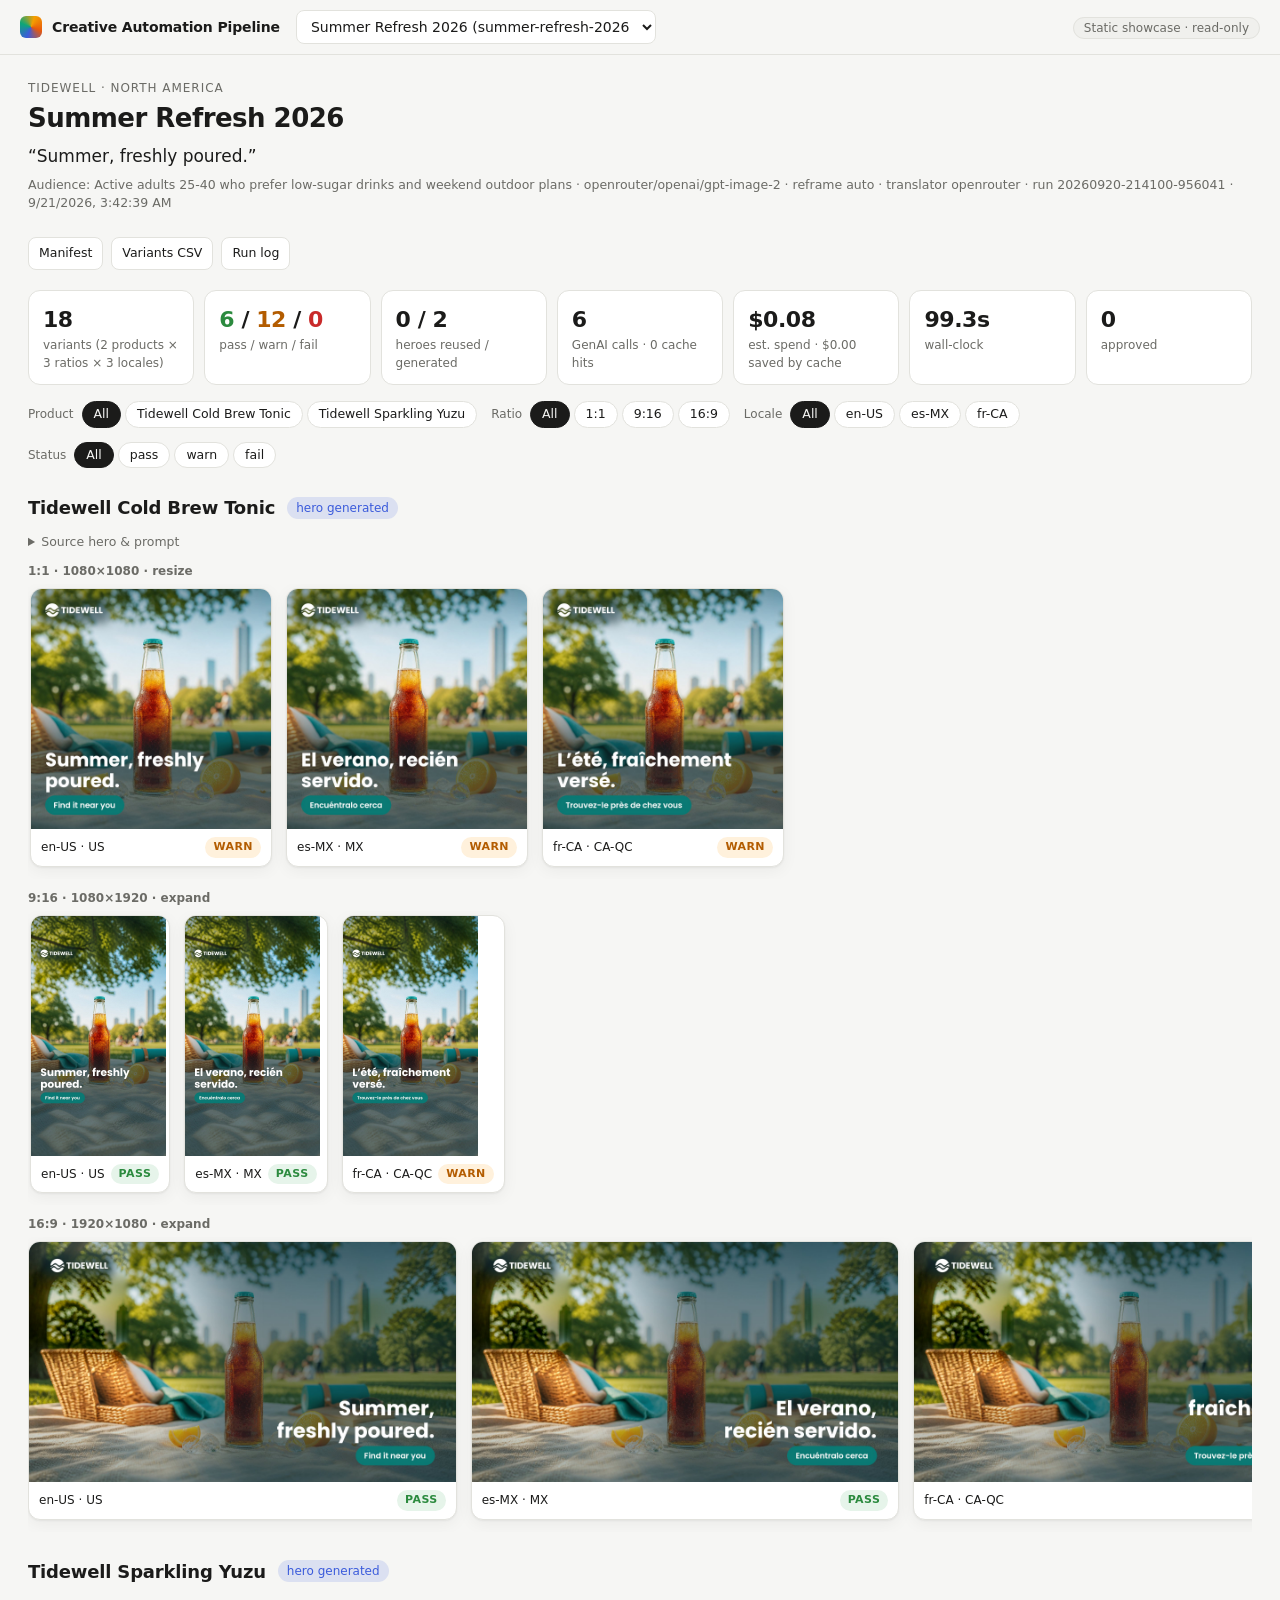
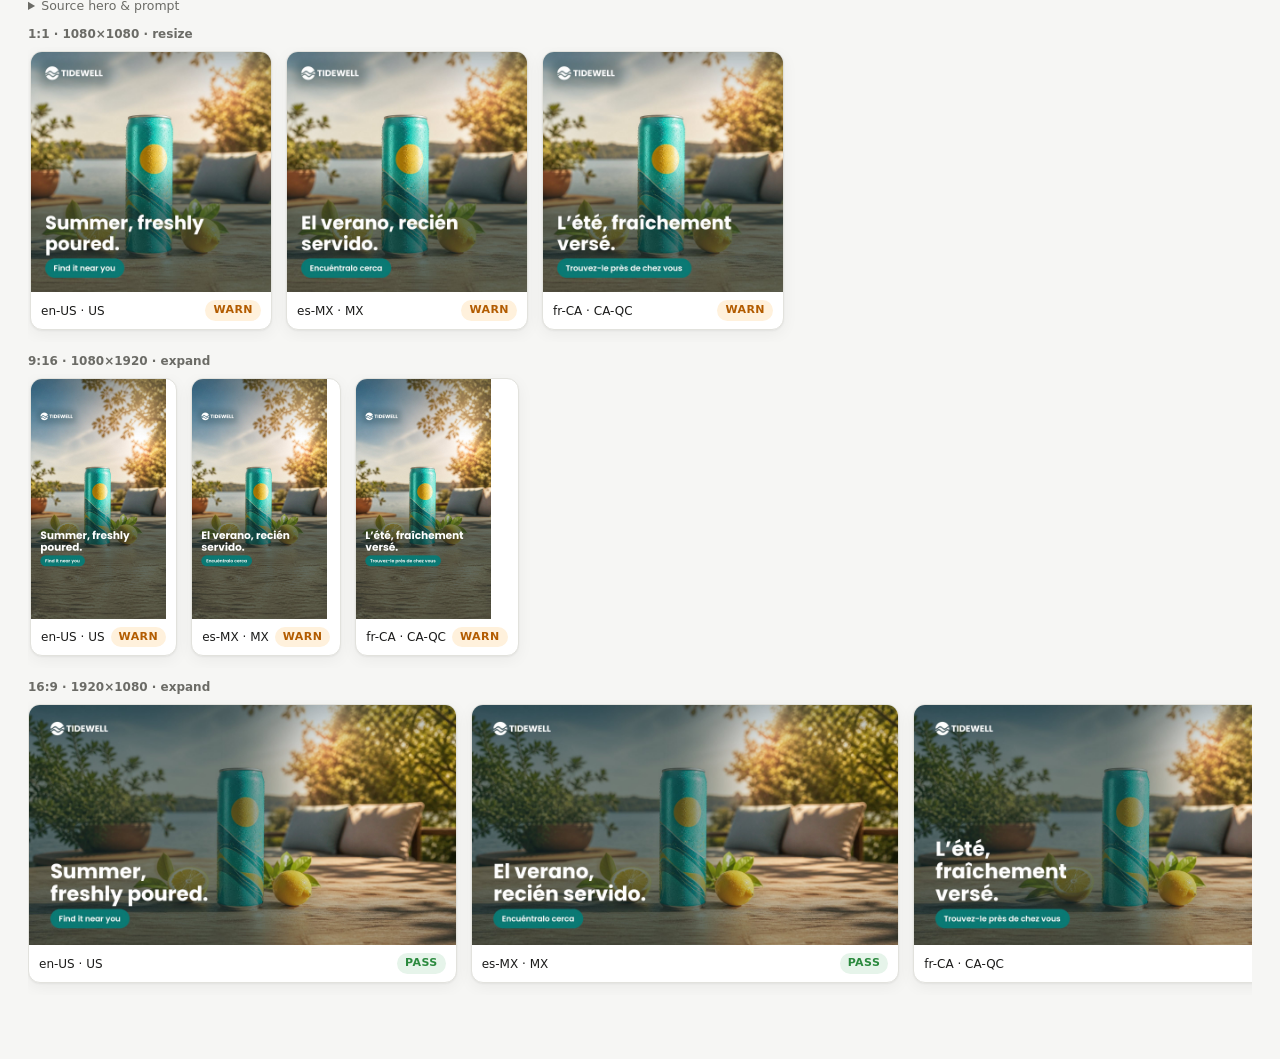
==== showcase/index.html @ 484cf942 "Creative automation pipeline: brief in, localized ad variants out Turns a campaign brief into locali" ====
<!doctype html>
<html lang="en">
<head>
<meta charset="utf-8">
<meta name="viewport" content="width=device-width, initial-scale=1">
<title>Creative Automation Pipeline</title>
<style>:root {
  --bg: #f6f6f4; --surface: #ffffff; --surface-2: #f0f0ed; --border: #e2e2dd;
  --text: #1b1b1a; --muted: #6b6b66; --accent: #3b5bdb; --accent-ink: #ffffff;
  --pass: #2b8a3e; --pass-bg: #e6f4ea; --warn: #b35c00; --warn-bg: #fff1dc;
  --fail: #c92a2a; --fail-bg: #fde8e8; --shadow: 0 1px 2px rgba(0,0,0,.05), 0 4px 16px rgba(0,0,0,.05);
  --radius: 12px; --mono: ui-monospace, SFMono-Regular, Menlo, Consolas, monospace;
  color-scheme: light;
}
@media (prefers-color-scheme: dark) {
  :root {
    --bg: #121211; --surface: #1b1b1a; --surface-2: #242422; --border: #2e2e2b;
    --text: #ececea; --muted: #9a9a94; --accent: #748ffc; --accent-ink: #0b0b0b;
    --pass: #69db7c; --pass-bg: #16301d; --warn: #ffb347; --warn-bg: #3a2a12;
    --fail: #ff8787; --fail-bg: #3b1818; --shadow: 0 1px 2px rgba(0,0,0,.4);
    color-scheme: dark;
  }
}
* { box-sizing: border-box; }
[hidden] { display: none !important; }
html, body { margin: 0; background: var(--bg); color: var(--text);
  font: 14px/1.5 system-ui, -apple-system, "Segoe UI", Roboto, sans-serif; }
.sr { position: absolute; width: 1px; height: 1px; overflow: hidden; clip: rect(0 0 0 0); }
button, select, textarea, input { font: inherit; color: inherit; }
code, kbd { font-family: var(--mono); font-size: .9em; }
kbd { border: 1px solid var(--border); border-bottom-width: 2px; border-radius: 4px; padding: 0 4px; opacity: .8; }

.topbar { position: sticky; top: 0; z-index: 10; display: flex; align-items: center; gap: 16px;
  padding: 10px 20px; background: color-mix(in srgb, var(--bg) 85%, transparent);
  backdrop-filter: blur(8px); border-bottom: 1px solid var(--border); }
.brandmark { display: flex; align-items: center; gap: 10px; font-weight: 650; letter-spacing: -.01em; white-space: nowrap; }
.glyph { width: 22px; height: 22px; border-radius: 6px;
  background: conic-gradient(from 200deg, #3b5bdb, #0ca678, #f59f00, #e8590c, #3b5bdb); }
.topbar-mid { flex: 1; }
.topbar select { max-width: 360px; }
.badge { font-size: 12px; padding: 3px 10px; border-radius: 999px; background: var(--surface-2); color: var(--muted); border: 1px solid var(--border); white-space: nowrap; }
.badge.live { color: var(--pass); border-color: color-mix(in srgb, var(--pass) 40%, transparent); }

select, textarea, input[type=text] { background: var(--surface); border: 1px solid var(--border); border-radius: 8px; padding: 7px 10px; width: 100%; }
select:focus-visible, textarea:focus-visible, button:focus-visible { outline: 2px solid var(--accent); outline-offset: 1px; }
button { cursor: pointer; border-radius: 8px; border: 1px solid var(--border); background: var(--surface); padding: 8px 14px; font-weight: 550; }
button:disabled { opacity: .5; cursor: progress; }
button.primary { background: var(--accent); color: var(--accent-ink); border-color: transparent; }
button.ghost { background: transparent; }
button.approve { background: var(--pass); color: #fff; border-color: transparent; }
button.reject { color: var(--fail); }
button.icon { padding: 4px 9px; }

.layout { display: grid; grid-template-columns: 1fr; min-height: calc(100vh - 53px); }
.layout.live { grid-template-columns: 360px 1fr; }
.sidebar { border-right: 1px solid var(--border); padding: 16px; display: flex; flex-direction: column; gap: 14px;
  position: sticky; top: 53px; height: calc(100vh - 53px); overflow: auto; }
.panel { background: var(--surface); border: 1px solid var(--border); border-radius: var(--radius); padding: 14px; box-shadow: var(--shadow); }
.panel.grow { flex: 1; min-height: 180px; display: flex; flex-direction: column; }
.panel h2 { margin: 0 0 10px; font-size: 12px; text-transform: uppercase; letter-spacing: .06em; color: var(--muted); }
.panel label { display: block; font-size: 12px; color: var(--muted); margin-bottom: 10px; }
.panel label select { margin-top: 4px; color: var(--text); }
.row2 { display: grid; grid-template-columns: 1fr 1fr; gap: 8px; }
.editor summary { cursor: pointer; font-size: 13px; color: var(--muted); margin: 4px 0 8px; }
.editor textarea { height: 280px; font-family: var(--mono); font-size: 12px; line-height: 1.45; resize: vertical; }
.hint { font-size: 12px; color: var(--muted); margin: 6px 0 0; }
.actions { display: flex; gap: 8px; justify-content: flex-end; margin-top: 10px; }
.validation { font-size: 12px; margin-top: 10px; }
.validation .ok { color: var(--pass); }
.validation .err { color: var(--fail); white-space: pre-wrap; font-family: var(--mono); }

.assets { list-style: none; margin: 0; padding: 0; display: grid; gap: 8px; }
.assets li { display: flex; align-items: center; gap: 10px; font-size: 13px; }
.assets .thumb { width: 40px; height: 40px; border-radius: 8px; background: var(--surface-2) center/cover; flex: none; border: 1px solid var(--border); }
.assets .name { flex: 1; min-width: 0; }
.assets .name small { display: block; color: var(--muted); }
.assets label.upload { font-size: 12px; color: var(--accent); cursor: pointer; margin: 0; }
.assets input[type=file] { display: none; }

.log { list-style: none; margin: 0; padding: 0; font-family: var(--mono); font-size: 11.5px; overflow: auto; flex: 1; }
.log li { padding: 2px 0; border-bottom: 1px dashed var(--border); color: var(--muted); word-break: break-word; }
.log li b { color: var(--text); font-weight: 600; }
.log li.success b { color: var(--pass); } .log li.warn b { color: var(--warn); } .log li.error b { color: var(--fail); }

.main { padding: 24px 28px 64px; min-width: 0; }
.empty { text-align: center; margin: 12vh auto; color: var(--muted); max-width: 440px; }
.empty h1 { color: var(--text); }
.campaign-head { display: flex; justify-content: space-between; gap: 24px; align-items: flex-start; flex-wrap: wrap; }
.eyebrow { margin: 0; font-size: 12px; text-transform: uppercase; letter-spacing: .08em; color: var(--muted); }
.campaign-head h1 { margin: 2px 0 6px; font-size: 26px; letter-spacing: -.02em; }
.message { margin: 0; font-size: 17px; }
.meta { margin: 6px 0 0; color: var(--muted); font-size: 12.5px; }
.downloads { display: flex; gap: 8px; flex-wrap: wrap; }
.downloads a { font-size: 12.5px; text-decoration: none; color: var(--text); border: 1px solid var(--border); border-radius: 8px; padding: 6px 10px; background: var(--surface); }
.downloads a:hover { border-color: var(--accent); }

.stats { display: grid; grid-template-columns: repeat(auto-fit, minmax(128px, 1fr)); gap: 10px; margin: 20px 0 16px; }
.stat { background: var(--surface); border: 1px solid var(--border); border-radius: var(--radius); padding: 12px 14px; }
.stat .v { font-size: 22px; font-weight: 650; letter-spacing: -.02em; font-variant-numeric: tabular-nums; }
.stat .l { font-size: 12px; color: var(--muted); }
.stat .v .pass { color: var(--pass); } .stat .v .warn { color: var(--warn); } .stat .v .fail { color: var(--fail); }

.filters { display: flex; flex-wrap: wrap; gap: 14px; align-items: center; margin-bottom: 8px; }
.fgroup { display: flex; gap: 4px; align-items: center; flex-wrap: wrap; }
.fgroup > span { font-size: 12px; color: var(--muted); margin-right: 4px; }
.chip { font-size: 12.5px; border-radius: 999px; padding: 3px 11px; border: 1px solid var(--border); background: var(--surface); font-weight: 500; }
.chip[aria-pressed=true] { background: var(--text); color: var(--bg); border-color: var(--text); }

.product { margin-top: 26px; }
.product-head { display: flex; align-items: center; gap: 12px; margin-bottom: 10px; flex-wrap: wrap; }
.product-head h2 { margin: 0; font-size: 18px; letter-spacing: -.01em; }
.product-head .src { font-size: 12px; padding: 2px 9px; border-radius: 999px; background: var(--surface-2); color: var(--muted); }
.product-head .src.reused { color: var(--pass); background: var(--pass-bg); }
.product-head .src.generated, .product-head .src.cached { color: var(--accent); background: color-mix(in srgb, var(--accent) 14%, transparent); }
.product-head details { font-size: 12.5px; color: var(--muted); flex-basis: 100%; }
.product-head details p { margin: 6px 0 0; max-width: 900px; }
.ratio-row { display: flex; gap: 14px; overflow-x: auto; padding: 4px 2px 12px; scroll-snap-type: x proximity; }
.ratio-label { font-size: 12px; color: var(--muted); margin: 10px 0 4px; font-weight: 600; }

.card { flex: none; background: var(--surface); border: 1px solid var(--border); border-radius: var(--radius); overflow: hidden;
  box-shadow: var(--shadow); cursor: pointer; transition: transform .12s ease, box-shadow .12s ease; scroll-snap-align: start; padding: 0; text-align: left; }
.card:hover { transform: translateY(-2px); box-shadow: 0 6px 24px rgba(0,0,0,.1); }
.card img { display: block; height: 240px; width: auto; background: var(--surface-2); }
.card .foot { display: flex; align-items: center; gap: 6px; padding: 8px 10px; font-size: 12px; font-weight: 500; }
.card .foot .loc { flex: 1; }
.pill { font-size: 11px; font-weight: 650; text-transform: uppercase; letter-spacing: .04em; padding: 2px 8px; border-radius: 999px; }
.pill.pass { color: var(--pass); background: var(--pass-bg); }
.pill.warn { color: var(--warn); background: var(--warn-bg); }
.pill.fail { color: var(--fail); background: var(--fail-bg); }
.rv { font-size: 11px; color: var(--muted); }
.rv.approved { color: var(--pass); } .rv.rejected { color: var(--fail); }

.lightbox { position: fixed; inset: 0; z-index: 50; background: rgba(8,8,8,.72); display: grid; place-items: center; padding: 24px; }
.lightbox[hidden] { display: none; }
.lb-inner { background: var(--surface); border-radius: 16px; display: grid; grid-template-columns: minmax(0, 1fr) 380px;
  max-width: 1280px; width: 100%; max-height: calc(100vh - 48px); overflow: hidden; }
.lb-media { background: #0d0d0d; display: grid; place-items: center; padding: 16px; min-height: 0; }
.lb-media img { max-width: 100%; max-height: calc(100vh - 80px); object-fit: contain; }
.lb-side { padding: 18px; overflow: auto; }
.lb-head { display: flex; justify-content: space-between; align-items: flex-start; gap: 10px; }
.lb-head h3 { margin: 0 0 8px; font-size: 16px; word-break: break-all; }
.lb-side h4 { margin: 16px 0 6px; font-size: 12px; text-transform: uppercase; letter-spacing: .06em; color: var(--muted); }
.kv { display: grid; grid-template-columns: 96px 1fr; gap: 4px 10px; margin: 10px 0 0; font-size: 13px; }
.kv dt { color: var(--muted); } .kv dd { margin: 0; }
.checks { list-style: none; padding: 0; margin: 0; display: grid; gap: 6px; }
.checks li { display: grid; grid-template-columns: 52px 1fr; gap: 8px; font-size: 12.5px; align-items: start; }
.checks .cid { font-family: var(--mono); font-size: 11.5px; }
.checks .cd { color: var(--muted); display: block; }
.review textarea { height: 60px; resize: vertical; }

@media (max-width: 900px) {
  .layout.live { grid-template-columns: 1fr; }
  .sidebar { position: static; height: auto; border-right: 0; border-bottom: 1px solid var(--border); }
  .lb-inner { grid-template-columns: 1fr; overflow: auto; }
  .main { padding: 16px; }
  .card img { height: 180px; }
  .brandmark span:last-child { display: none; }
}
</style>
</head>
<body>
<header class="topbar">
  <div class="brandmark"><span class="glyph" aria-hidden="true"></span><span>Creative Automation Pipeline</span></div>
  <div class="topbar-mid">
    <label class="sr" for="campaignSelect">Campaign</label>
    <select id="campaignSelect" aria-label="Campaign"></select>
  </div>
  <div class="topbar-right"><span id="modeBadge" class="badge"></span></div>
</header>

<div class="layout" id="layout">
  <aside class="sidebar" id="sidebar" hidden>
    <section class="panel">
      <h2>Run a brief</h2>
      <label>Brief <select id="briefSelect"></select></label>
      <div class="row2">
        <label>Image provider <select id="providerSelect"></select></label>
        <label>Reframe <select id="reframeSelect">
          <option value="auto">auto (crop, outpaint if needed)</option>
          <option value="crop">crop only (free)</option>
          <option value="expand">always outpaint</option>
        </select></label>
      </div>
      <label>Translator <select id="translatorSelect">
        <option value="auto">auto</option><option value="none">none (approved copy only)</option><option value="openai">openai</option><option value="openrouter">openrouter</option>
      </select></label>
      <details class="editor">
        <summary>Edit brief YAML</summary>
        <textarea id="briefText" spellcheck="false" aria-label="Brief YAML"></textarea>
        <p class="hint">Edits are saved next to the original as <code>*.edited.yaml</code>; originals are never overwritten.</p>
      </details>
      <div class="actions">
        <button id="validateBtn" class="ghost">Validate</button>
        <button id="runBtn" class="primary">Generate variants</button>
      </div>
      <div id="validation" class="validation" aria-live="polite"></div>
    </section>
    <section class="panel">
      <h2>Input assets</h2>
      <ul id="assetList" class="assets"></ul>
    </section>
    <section class="panel grow">
      <h2>Run log</h2>
      <ol id="log" class="log" aria-live="polite"></ol>
    </section>
  </aside>

  <main class="main" id="main">
    <div id="empty" class="empty" hidden>
      <h1>No runs yet</h1>
      <p>Pick a brief on the left and press <b>Generate variants</b>. The mock provider needs no API key.</p>
    </div>
    <section id="campaign" hidden>
      <div class="campaign-head">
        <div>
          <p class="eyebrow" id="cBrand"></p>
          <h1 id="cName"></h1>
          <p class="message" id="cMessage"></p>
          <p class="meta" id="cMeta"></p>
        </div>
        <div class="downloads" id="downloads"></div>
      </div>
      <div class="stats" id="stats"></div>
      <div class="filters" id="filters"></div>
      <div id="products"></div>
    </section>
  </main>
</div>

<div class="lightbox" id="lightbox" hidden role="dialog" aria-modal="true" aria-labelledby="lbTitle">
  <div class="lb-inner">
    <div class="lb-media"><img id="lbImg" alt=""></div>
    <div class="lb-side">
      <div class="lb-head">
        <h3 id="lbTitle"></h3>
        <button class="icon" id="lbClose" aria-label="Close">✕</button>
      </div>
      <div id="lbStatus"></div>
      <dl class="kv" id="lbCopy"></dl>
      <h4>Compliance checks</h4>
      <ul class="checks" id="lbChecks"></ul>
      <div class="review" id="lbReview">
        <h4>Review</h4>
        <textarea id="lbNote" placeholder="Optional note for the requester"></textarea>
        <div class="actions">
          <button class="reject" id="lbReject">Reject <kbd>R</kbd></button>
          <button class="approve" id="lbApprove">Approve <kbd>A</kbd></button>
        </div>
      </div>
      <p class="hint">← → to browse · Esc to close</p>
    </div>
  </div>
</div>

<script>window.__CAP__ = {"mode": "showcase", "imageBase": "{campaign}/", "manifests": [{"schema_version": 1, "run_id": "20260920-214100-956041", "campaign_id": "summer-refresh-2026", "campaign_name": "Summer Refresh 2026", "brand": "Tidewell", "region": "North America", "audience": "Active adults 25-40 who prefer low-sugar drinks and weekend outdoor plans", "message": "Summer, freshly poured.", "started_at": "2026-09-21T03:41:00+00:00", "finished_at": "2026-09-21T03:42:39+00:00", "provider": "openrouter", "model": "openai/gpt-image-2", "reframe_strategy": "auto", "translator": "openrouter", "pipeline_version": "0.1.0", "brief_sha256": "7c5b57eec31cdebf7f4e25ec4ad9dc99d07335dff4dc0c8ea9f1c830ddf7cad2", "storage": "C:\\Users\\j\\Downloads\\creative-automation-pipeline\\output", "aspect_ratios": ["1:1", "9:16", "16:9"], "locales": ["en-US", "es-MX", "fr-CA"], "products": [{"id": "cold-brew-tonic", "name": "Tidewell Cold Brew Tonic", "asset_source": "generated", "hero_path": "cold-brew-tonic/_source/hero.jpg", "prompt": "Commercial advertising photograph of Tidewell Cold Brew Tonic: tall clear glass bottle of cold brew coffee with tonic, amber color, teal cap. Scene: picnic blanket in a sunny park, ice cubes, fresh orange slices. Made for a social campaign aimed at Active adults 25-40 who prefer low-sugar drinks and weekend outdoor plans in North America. Art direction: bright natural daylight, warm summery palette with teal and sun-yellow accents, crisp condensation on cold drinks, shallow depth of field, premium but approachable lifestyle photography\n. Composition: the product is the clear hero, centered, fully in frame, with generous empty background around it so the image can be reframed and have copy placed over the lower third. No text, letters, numbers, logos, labels with words, or watermarks anywhere in the image.", "detail": "openrouter/openai/gpt-image-2 1024x1024"}, {"id": "sparkling-yuzu", "name": "Tidewell Sparkling Yuzu", "asset_source": "generated", "hero_path": "sparkling-yuzu/_source/hero.jpg", "prompt": "Commercial advertising photograph of Tidewell Sparkling Yuzu: slim teal aluminum can of lightly sparkling yuzu citrus water, 0 g sugar. Scene: sunlit outdoor summer table, late afternoon golden light. Made for a social campaign aimed at Active adults 25-40 who prefer low-sugar drinks and weekend outdoor plans in North America. Art direction: bright natural daylight, warm summery palette with teal and sun-yellow accents, crisp condensation on cold drinks, shallow depth of field, premium but approachable lifestyle photography\n. Composition: the product is the clear hero, centered, fully in frame, with generous empty background around it so the image can be reframed and have copy placed over the lower third. No text, letters, numbers, logos, labels with words, or watermarks anywhere in the image.", "detail": "openrouter/openai/gpt-image-2 1024x1024"}], "variants": [{"id": "summer-refresh-2026/cold-brew-tonic/1x1/en-US", "product_id": "cold-brew-tonic", "ratio": "1:1", "locale": "en-US", "market": "US", "path": "cold-brew-tonic/1x1/en-US.jpg", "width": 1080, "height": 1080, "sha256": "91fc508e99ac4ac6b4488d2e44530dd7535253d4e624623aea05312d157a0899", "copy_text": {"message": "Summer, freshly poured.", "cta": "Find it near you", "disclaimer": null}, "copy_source": "brief", "reframe": {"method": "resize", "detail": "source already matches ratio", "upscale": 1.05, "cached": false}, "checks": [{"id": "legal.prohibited_terms", "category": "legal", "status": "pass", "detail": "no prohibited terms (rules 2026-09-demo)", "value": 0.0}, {"id": "legal.restricted_claims", "category": "legal", "status": "pass", "detail": "no restricted claims", "value": 0.0}, {"id": "brand.logo_present", "category": "brand", "status": "pass", "detail": "logo match score 0.98 (threshold 0.8)", "value": 0.982}, {"id": "brand.palette_presence", "category": "brand", "status": "pass", "detail": "11.4% of pixels within ΔE<22 of brand palette (min 2%)", "value": 0.1138}, {"id": "layout.text_contrast", "category": "layout", "status": "pass", "detail": "WCAG contrast 5.5:1 vs brightest backdrop behind headline (AA: large ≥3, body ≥4.5)", "value": 5.5}, {"id": "layout.safe_zone", "category": "layout", "status": "pass", "detail": "logo and copy inside platform safe zone", "value": 0.0}, {"id": "layout.subject_clear", "category": "layout", "status": "warn", "detail": "copy covers 21% of the most salient area (product partly behind text; consider expand or a focal point)", "value": 0.208}, {"id": "layout.text_fit", "category": "layout", "status": "pass", "detail": "headline set at 84px (min legible 43px)", "value": 84.0}, {"id": "asset.resolution", "category": "asset", "status": "pass", "detail": "source upscaled 1.05x", "value": 1.05}, {"id": "localization.copy_source", "category": "localization", "status": "pass", "detail": "source copy", "value": null}], "status": "warn", "review": {"state": "pending", "note": "", "by": "", "at": ""}}, {"id": "summer-refresh-2026/cold-brew-tonic/1x1/es-MX", "product_id": "cold-brew-tonic", "ratio": "1:1", "locale": "es-MX", "market": "MX", "path": "cold-brew-tonic/1x1/es-MX.jpg", "width": 1080, "height": 1080, "sha256": "31fa03823a9b1f64ce98d286815762265c8b994220b9e876464675f8393ad044", "copy_text": {"message": "El verano, recién servido.", "cta": "Encuéntralo cerca", "disclaimer": null}, "copy_source": "brief", "reframe": {"method": "resize", "detail": "source already matches ratio", "upscale": 1.05, "cached": false}, "checks": [{"id": "legal.prohibited_terms", "category": "legal", "status": "pass", "detail": "no prohibited terms (rules 2026-09-demo)", "value": 0.0}, {"id": "legal.restricted_claims", "category": "legal", "status": "pass", "detail": "no restricted claims", "value": 0.0}, {"id": "brand.logo_present", "category": "brand", "status": "pass", "detail": "logo match score 0.98 (threshold 0.8)", "value": 0.982}, {"id": "brand.palette_presence", "category": "brand", "status": "pass", "detail": "11.7% of pixels within ΔE<22 of brand palette (min 2%)", "value": 0.1166}, {"id": "layout.text_contrast", "category": "layout", "status": "pass", "detail": "WCAG contrast 5.5:1 vs brightest backdrop behind headline (AA: large ≥3, body ≥4.5)", "value": 5.5}, {"id": "layout.safe_zone", "category": "layout", "status": "pass", "detail": "logo and copy inside platform safe zone", "value": 0.0}, {"id": "layout.subject_clear", "category": "layout", "status": "warn", "detail": "copy covers 21% of the most salient area (product partly behind text; consider expand or a focal point)", "value": 0.212}, {"id": "layout.text_fit", "category": "layout", "status": "pass", "detail": "headline set at 84px (min legible 43px)", "value": 84.0}, {"id": "asset.resolution", "category": "asset", "status": "pass", "detail": "source upscaled 1.05x", "value": 1.05}, {"id": "localization.copy_source", "category": "localization", "status": "pass", "detail": "approved localized copy from brief", "value": null}], "status": "warn", "review": {"state": "pending", "note": "", "by": "", "at": ""}}, {"id": "summer-refresh-2026/cold-brew-tonic/1x1/fr-CA", "product_id": "cold-brew-tonic", "ratio": "1:1", "locale": "fr-CA", "market": "CA-QC", "path": "cold-brew-tonic/1x1/fr-CA.jpg", "width": 1080, "height": 1080, "sha256": "3641e27ad7f5e7fd710397d2a00c9c28e6be6d14ca950b911cc93eb768cff5bc", "copy_text": {"message": "L’été, fraîchement versé.", "cta": "Trouvez-le près de chez vous", "disclaimer": null}, "copy_source": "machine", "reframe": {"method": "resize", "detail": "source already matches ratio", "upscale": 1.05, "cached": false}, "checks": [{"id": "legal.prohibited_terms", "category": "legal", "status": "pass", "detail": "no prohibited terms (rules 2026-09-demo)", "value": 0.0}, {"id": "legal.restricted_claims", "category": "legal", "status": "pass", "detail": "no restricted claims", "value": 0.0}, {"id": "brand.logo_present", "category": "brand", "status": "pass", "detail": "logo match score 0.98 (threshold 0.8)", "value": 0.982}, {"id": "brand.palette_presence", "category": "brand", "status": "pass", "detail": "13.0% of pixels within ΔE<22 of brand palette (min 2%)", "value": 0.1302}, {"id": "layout.text_contrast", "category": "layout", "status": "pass", "detail": "WCAG contrast 5.5:1 vs brightest backdrop behind headline (AA: large ≥3, body ≥4.5)", "value": 5.48}, {"id": "layout.safe_zone", "category": "layout", "status": "pass", "detail": "logo and copy inside platform safe zone", "value": 0.0}, {"id": "layout.subject_clear", "category": "layout", "status": "warn", "detail": "copy covers 27% of the most salient area (product partly behind text; consider expand or a focal point)", "value": 0.27}, {"id": "layout.text_fit", "category": "layout", "status": "pass", "detail": "headline set at 84px (min legible 43px)", "value": 84.0}, {"id": "asset.resolution", "category": "asset", "status": "pass", "detail": "source upscaled 1.05x", "value": 1.05}, {"id": "localization.copy_source", "category": "localization", "status": "warn", "detail": "machine-translated by openrouter; needs regional review", "value": null}], "status": "warn", "review": {"state": "pending", "note": "", "by": "", "at": ""}}, {"id": "summer-refresh-2026/cold-brew-tonic/9x16/en-US", "product_id": "cold-brew-tonic", "ratio": "9:16", "locale": "en-US", "market": "US", "path": "cold-brew-tonic/9x16/en-US.jpg", "width": 1080, "height": 1920, "sha256": "d29420a6082de3a096819def651a2c610386314a02e157b8e36fc41e3bfb8973", "copy_text": {"message": "Summer, freshly poured.", "cta": "Find it near you", "disclaimer": null}, "copy_source": "brief", "reframe": {"method": "expand", "detail": "openrouter outpaint to 1024x1821 (crop would keep only 64% of subject); aligned model centre (scale drift 10.1%, shift 72px); original pixels re-composited", "upscale": 1.05, "cached": false}, "checks": [{"id": "legal.prohibited_terms", "category": "legal", "status": "pass", "detail": "no prohibited terms (rules 2026-09-demo)", "value": 0.0}, {"id": "legal.restricted_claims", "category": "legal", "status": "pass", "detail": "no restricted claims", "value": 0.0}, {"id": "brand.logo_present", "category": "brand", "status": "pass", "detail": "logo match score 0.92 (threshold 0.8)", "value": 0.921}, {"id": "brand.palette_presence", "category": "brand", "status": "pass", "detail": "8.0% of pixels within ΔE<22 of brand palette (min 2%)", "value": 0.0805}, {"id": "layout.text_contrast", "category": "layout", "status": "pass", "detail": "WCAG contrast 5.4:1 vs brightest backdrop behind headline (AA: large ≥3, body ≥4.5)", "value": 5.39}, {"id": "layout.safe_zone", "category": "layout", "status": "pass", "detail": "logo and copy inside platform safe zone", "value": 0.0}, {"id": "layout.subject_clear", "category": "layout", "status": "pass", "detail": "copy covers 0% of the most salient area", "value": 0.002}, {"id": "layout.text_fit", "category": "layout", "status": "pass", "detail": "headline set at 84px (min legible 43px)", "value": 84.0}, {"id": "asset.resolution", "category": "asset", "status": "pass", "detail": "source upscaled 1.05x", "value": 1.05}, {"id": "localization.copy_source", "category": "localization", "status": "pass", "detail": "source copy", "value": null}], "status": "pass", "review": {"state": "pending", "note": "", "by": "", "at": ""}}, {"id": "summer-refresh-2026/cold-brew-tonic/9x16/es-MX", "product_id": "cold-brew-tonic", "ratio": "9:16", "locale": "es-MX", "market": "MX", "path": "cold-brew-tonic/9x16/es-MX.jpg", "width": 1080, "height": 1920, "sha256": "7a445a91ed6f43681d23c374aabc630e347ad6540ccd4d40ed3ad126f0350083", "copy_text": {"message": "El verano, recién servido.", "cta": "Encuéntralo cerca", "disclaimer": null}, "copy_source": "brief", "reframe": {"method": "expand", "detail": "openrouter outpaint to 1024x1821 (crop would keep only 64% of subject); aligned model centre (scale drift 10.1%, shift 72px); original pixels re-composited", "upscale": 1.05, "cached": false}, "checks": [{"id": "legal.prohibited_terms", "category": "legal", "status": "pass", "detail": "no prohibited terms (rules 2026-09-demo)", "value": 0.0}, {"id": "legal.restricted_claims", "category": "legal", "status": "pass", "detail": "no restricted claims", "value": 0.0}, {"id": "brand.logo_present", "category": "brand", "status": "pass", "detail": "logo match score 0.92 (threshold 0.8)", "value": 0.921}, {"id": "brand.palette_presence", "category": "brand", "status": "pass", "detail": "8.2% of pixels within ΔE<22 of brand palette (min 2%)", "value": 0.0824}, {"id": "layout.text_contrast", "category": "layout", "status": "pass", "detail": "WCAG contrast 5.4:1 vs brightest backdrop behind headline (AA: large ≥3, body ≥4.5)", "value": 5.4}, {"id": "layout.safe_zone", "category": "layout", "status": "pass", "detail": "logo and copy inside platform safe zone", "value": 0.0}, {"id": "layout.subject_clear", "category": "layout", "status": "pass", "detail": "copy covers 0% of the most salient area", "value": 0.001}, {"id": "layout.text_fit", "category": "layout", "status": "pass", "detail": "headline set at 84px (min legible 43px)", "value": 84.0}, {"id": "asset.resolution", "category": "asset", "status": "pass", "detail": "source upscaled 1.05x", "value": 1.05}, {"id": "localization.copy_source", "category": "localization", "status": "pass", "detail": "approved localized copy from brief", "value": null}], "status": "pass", "review": {"state": "pending", "note": "", "by": "", "at": ""}}, {"id": "summer-refresh-2026/cold-brew-tonic/9x16/fr-CA", "product_id": "cold-brew-tonic", "ratio": "9:16", "locale": "fr-CA", "market": "CA-QC", "path": "cold-brew-tonic/9x16/fr-CA.jpg", "width": 1080, "height": 1920, "sha256": "e410c53cfb2ce8c52cfba7daaec1b7b00bd9b5aace55395eeb8c0a8818963b36", "copy_text": {"message": "L’été, fraîchement versé.", "cta": "Trouvez-le près de chez vous", "disclaimer": null}, "copy_source": "machine", "reframe": {"method": "expand", "detail": "openrouter outpaint to 1024x1821 (crop would keep only 64% of subject); aligned model centre (scale drift 10.1%, shift 72px); original pixels re-composited", "upscale": 1.05, "cached": false}, "checks": [{"id": "legal.prohibited_terms", "category": "legal", "status": "pass", "detail": "no prohibited terms (rules 2026-09-demo)", "value": 0.0}, {"id": "legal.restricted_claims", "category": "legal", "status": "pass", "detail": "no restricted claims", "value": 0.0}, {"id": "brand.logo_present", "category": "brand", "status": "pass", "detail": "logo match score 0.92 (threshold 0.8)", "value": 0.921}, {"id": "brand.palette_presence", "category": "brand", "status": "pass", "detail": "9.0% of pixels within ΔE<22 of brand palette (min 2%)", "value": 0.0903}, {"id": "layout.text_contrast", "category": "layout", "status": "pass", "detail": "WCAG contrast 5.4:1 vs brightest backdrop behind headline (AA: large ≥3, body ≥4.5)", "value": 5.37}, {"id": "layout.safe_zone", "category": "layout", "status": "pass", "detail": "logo and copy inside platform safe zone", "value": 0.0}, {"id": "layout.subject_clear", "category": "layout", "status": "pass", "detail": "copy covers 1% of the most salient area", "value": 0.008}, {"id": "layout.text_fit", "category": "layout", "status": "pass", "detail": "headline set at 84px (min legible 43px)", "value": 84.0}, {"id": "asset.resolution", "category": "asset", "status": "pass", "detail": "source upscaled 1.05x", "value": 1.05}, {"id": "localization.copy_source", "category": "localization", "status": "warn", "detail": "machine-translated by openrouter; needs regional review", "value": null}], "status": "warn", "review": {"state": "pending", "note": "", "by": "", "at": ""}}, {"id": "summer-refresh-2026/cold-brew-tonic/16x9/en-US", "product_id": "cold-brew-tonic", "ratio": "16:9", "locale": "en-US", "market": "US", "path": "cold-brew-tonic/16x9/en-US.jpg", "width": 1920, "height": 1080, "sha256": "f3289f47b57970c603927a15cf076c60a5c814e5b648d589fbc57e9225eebb59", "copy_text": {"message": "Summer, freshly poured.", "cta": "Find it near you", "disclaimer": null}, "copy_source": "brief", "reframe": {"method": "expand", "detail": "openrouter outpaint to 1821x1024 (crop would keep only 65% of subject); alignment skipped: no measurable improvement; original pixels re-composited", "upscale": 1.05, "cached": false}, "checks": [{"id": "legal.prohibited_terms", "category": "legal", "status": "pass", "detail": "no prohibited terms (rules 2026-09-demo)", "value": 0.0}, {"id": "legal.restricted_claims", "category": "legal", "status": "pass", "detail": "no restricted claims", "value": 0.0}, {"id": "brand.logo_present", "category": "brand", "status": "pass", "detail": "logo match score 0.88 (threshold 0.8)", "value": 0.875}, {"id": "brand.palette_presence", "category": "brand", "status": "pass", "detail": "16.1% of pixels within ΔE<22 of brand palette (min 2%)", "value": 0.1613}, {"id": "layout.text_contrast", "category": "layout", "status": "pass", "detail": "WCAG contrast 5.0:1 vs brightest backdrop behind headline (AA: large ≥3, body ≥4.5)", "value": 4.98}, {"id": "layout.safe_zone", "category": "layout", "status": "pass", "detail": "logo and copy inside platform safe zone", "value": 0.0}, {"id": "layout.subject_clear", "category": "layout", "status": "pass", "detail": "copy covers 2% of the most salient area", "value": 0.015}, {"id": "layout.text_fit", "category": "layout", "status": "pass", "detail": "headline set at 91px (min legible 43px)", "value": 91.0}, {"id": "asset.resolution", "category": "asset", "status": "pass", "detail": "source upscaled 1.05x", "value": 1.05}, {"id": "localization.copy_source", "category": "localization", "status": "pass", "detail": "source copy", "value": null}], "status": "pass", "review": {"state": "pending", "note": "", "by": "", "at": ""}}, {"id": "summer-refresh-2026/cold-brew-tonic/16x9/es-MX", "product_id": "cold-brew-tonic", "ratio": "16:9", "locale": "es-MX", "market": "MX", "path": "cold-brew-tonic/16x9/es-MX.jpg", "width": 1920, "height": 1080, "sha256": "8cf4c09d6fe1f908b65b314176d2f2a7ab00b8c75138d05d092145779477dfd1", "copy_text": {"message": "El verano, recién servido.", "cta": "Encuéntralo cerca", "disclaimer": null}, "copy_source": "brief", "reframe": {"method": "expand", "detail": "openrouter outpaint to 1821x1024 (crop would keep only 65% of subject); alignment skipped: no measurable improvement; original pixels re-composited", "upscale": 1.05, "cached": false}, "checks": [{"id": "legal.prohibited_terms", "category": "legal", "status": "pass", "detail": "no prohibited terms (rules 2026-09-demo)", "value": 0.0}, {"id": "legal.restricted_claims", "category": "legal", "status": "pass", "detail": "no restricted claims", "value": 0.0}, {"id": "brand.logo_present", "category": "brand", "status": "pass", "detail": "logo match score 0.88 (threshold 0.8)", "value": 0.875}, {"id": "brand.palette_presence", "category": "brand", "status": "pass", "detail": "16.3% of pixels within ΔE<22 of brand palette (min 2%)", "value": 0.1633}, {"id": "layout.text_contrast", "category": "layout", "status": "pass", "detail": "WCAG contrast 5.0:1 vs brightest backdrop behind headline (AA: large ≥3, body ≥4.5)", "value": 4.97}, {"id": "layout.safe_zone", "category": "layout", "status": "pass", "detail": "logo and copy inside platform safe zone", "value": 0.0}, {"id": "layout.subject_clear", "category": "layout", "status": "pass", "detail": "copy covers 2% of the most salient area", "value": 0.015}, {"id": "layout.text_fit", "category": "layout", "status": "pass", "detail": "headline set at 91px (min legible 43px)", "value": 91.0}, {"id": "asset.resolution", "category": "asset", "status": "pass", "detail": "source upscaled 1.05x", "value": 1.05}, {"id": "localization.copy_source", "category": "localization", "status": "pass", "detail": "approved localized copy from brief", "value": null}], "status": "pass", "review": {"state": "pending", "note": "", "by": "", "at": ""}}, {"id": "summer-refresh-2026/cold-brew-tonic/16x9/fr-CA", "product_id": "cold-brew-tonic", "ratio": "16:9", "locale": "fr-CA", "market": "CA-QC", "path": "cold-brew-tonic/16x9/fr-CA.jpg", "width": 1920, "height": 1080, "sha256": "6c6f61c311e9c1a86bf5da912ccdd672bcb73daf30eb71eff69a382f4e635668", "copy_text": {"message": "L’été, fraîchement versé.", "cta": "Trouvez-le près de chez vous", "disclaimer": null}, "copy_source": "machine", "reframe": {"method": "expand", "detail": "openrouter outpaint to 1821x1024 (crop would keep only 65% of subject); alignment skipped: no measurable improvement; original pixels re-composited", "upscale": 1.05, "cached": false}, "checks": [{"id": "legal.prohibited_terms", "category": "legal", "status": "pass", "detail": "no prohibited terms (rules 2026-09-demo)", "value": 0.0}, {"id": "legal.restricted_claims", "category": "legal", "status": "pass", "detail": "no restricted claims", "value": 0.0}, {"id": "brand.logo_present", "category": "brand", "status": "pass", "detail": "logo match score 0.88 (threshold 0.8)", "value": 0.875}, {"id": "brand.palette_presence", "category": "brand", "status": "pass", "detail": "16.5% of pixels within ΔE<22 of brand palette (min 2%)", "value": 0.1654}, {"id": "layout.text_contrast", "category": "layout", "status": "pass", "detail": "WCAG contrast 5.1:1 vs brightest backdrop behind headline (AA: large ≥3, body ≥4.5)", "value": 5.13}, {"id": "layout.safe_zone", "category": "layout", "status": "pass", "detail": "logo and copy inside platform safe zone", "value": 0.0}, {"id": "layout.subject_clear", "category": "layout", "status": "pass", "detail": "copy covers 1% of the most salient area", "value": 0.008}, {"id": "layout.text_fit", "category": "layout", "status": "pass", "detail": "headline set at 91px (min legible 43px)", "value": 91.0}, {"id": "asset.resolution", "category": "asset", "status": "pass", "detail": "source upscaled 1.05x", "value": 1.05}, {"id": "localization.copy_source", "category": "localization", "status": "warn", "detail": "machine-translated by openrouter; needs regional review", "value": null}], "status": "warn", "review": {"state": "pending", "note": "", "by": "", "at": ""}}, {"id": "summer-refresh-2026/sparkling-yuzu/1x1/en-US", "product_id": "sparkling-yuzu", "ratio": "1:1", "locale": "en-US", "market": "US", "path": "sparkling-yuzu/1x1/en-US.jpg", "width": 1080, "height": 1080, "sha256": "90daeac4a7b2d0458de0d4bde9c645c07899f8cbd05ccdeec9141e93a13d2106", "copy_text": {"message": "Summer, freshly poured.", "cta": "Find it near you", "disclaimer": null}, "copy_source": "brief", "reframe": {"method": "resize", "detail": "source already matches ratio", "upscale": 1.05, "cached": false}, "checks": [{"id": "legal.prohibited_terms", "category": "legal", "status": "pass", "detail": "no prohibited terms (rules 2026-09-demo)", "value": 0.0}, {"id": "legal.restricted_claims", "category": "legal", "status": "pass", "detail": "no restricted claims", "value": 0.0}, {"id": "brand.logo_present", "category": "brand", "status": "pass", "detail": "logo match score 0.98 (threshold 0.8)", "value": 0.982}, {"id": "brand.palette_presence", "category": "brand", "status": "pass", "detail": "10.9% of pixels within ΔE<22 of brand palette (min 2%)", "value": 0.1087}, {"id": "layout.text_contrast", "category": "layout", "status": "pass", "detail": "WCAG contrast 5.6:1 vs brightest backdrop behind headline (AA: large ≥3, body ≥4.5)", "value": 5.55}, {"id": "layout.safe_zone", "category": "layout", "status": "pass", "detail": "logo and copy inside platform safe zone", "value": 0.0}, {"id": "layout.subject_clear", "category": "layout", "status": "warn", "detail": "copy covers 44% of the most salient area (product partly behind text; consider expand or a focal point)", "value": 0.445}, {"id": "layout.text_fit", "category": "layout", "status": "pass", "detail": "headline set at 84px (min legible 43px)", "value": 84.0}, {"id": "asset.resolution", "category": "asset", "status": "pass", "detail": "source upscaled 1.05x", "value": 1.05}, {"id": "localization.copy_source", "category": "localization", "status": "pass", "detail": "source copy", "value": null}], "status": "warn", "review": {"state": "pending", "note": "", "by": "", "at": ""}}, {"id": "summer-refresh-2026/sparkling-yuzu/1x1/es-MX", "product_id": "sparkling-yuzu", "ratio": "1:1", "locale": "es-MX", "market": "MX", "path": "sparkling-yuzu/1x1/es-MX.jpg", "width": 1080, "height": 1080, "sha256": "e03c3ee0c448b314ea7950feb16dbf504cecbecf1877564373ba85187b8a3426", "copy_text": {"message": "El verano, recién servido.", "cta": "Encuéntralo cerca", "disclaimer": null}, "copy_source": "brief", "reframe": {"method": "resize", "detail": "source already matches ratio", "upscale": 1.05, "cached": false}, "checks": [{"id": "legal.prohibited_terms", "category": "legal", "status": "pass", "detail": "no prohibited terms (rules 2026-09-demo)", "value": 0.0}, {"id": "legal.restricted_claims", "category": "legal", "status": "pass", "detail": "no restricted claims", "value": 0.0}, {"id": "brand.logo_present", "category": "brand", "status": "pass", "detail": "logo match score 0.98 (threshold 0.8)", "value": 0.982}, {"id": "brand.palette_presence", "category": "brand", "status": "pass", "detail": "11.1% of pixels within ΔE<22 of brand palette (min 2%)", "value": 0.1115}, {"id": "layout.text_contrast", "category": "layout", "status": "pass", "detail": "WCAG contrast 5.6:1 vs brightest backdrop behind headline (AA: large ≥3, body ≥4.5)", "value": 5.55}, {"id": "layout.safe_zone", "category": "layout", "status": "pass", "detail": "logo and copy inside platform safe zone", "value": 0.0}, {"id": "layout.subject_clear", "category": "layout", "status": "warn", "detail": "copy covers 44% of the most salient area (product partly behind text; consider expand or a focal point)", "value": 0.442}, {"id": "layout.text_fit", "category": "layout", "status": "pass", "detail": "headline set at 84px (min legible 43px)", "value": 84.0}, {"id": "asset.resolution", "category": "asset", "status": "pass", "detail": "source upscaled 1.05x", "value": 1.05}, {"id": "localization.copy_source", "category": "localization", "status": "pass", "detail": "approved localized copy from brief", "value": null}], "status": "warn", "review": {"state": "pending", "note": "", "by": "", "at": ""}}, {"id": "summer-refresh-2026/sparkling-yuzu/1x1/fr-CA", "product_id": "sparkling-yuzu", "ratio": "1:1", "locale": "fr-CA", "market": "CA-QC", "path": "sparkling-yuzu/1x1/fr-CA.jpg", "width": 1080, "height": 1080, "sha256": "6d93ce6cb7012e4654e80c101b66e1cd2cf3c261c5cc0d1f6a902342875b3290", "copy_text": {"message": "L’été, fraîchement versé.", "cta": "Trouvez-le près de chez vous", "disclaimer": null}, "copy_source": "machine", "reframe": {"method": "resize", "detail": "source already matches ratio", "upscale": 1.05, "cached": false}, "checks": [{"id": "legal.prohibited_terms", "category": "legal", "status": "pass", "detail": "no prohibited terms (rules 2026-09-demo)", "value": 0.0}, {"id": "legal.restricted_claims", "category": "legal", "status": "pass", "detail": "no restricted claims", "value": 0.0}, {"id": "brand.logo_present", "category": "brand", "status": "pass", "detail": "logo match score 0.98 (threshold 0.8)", "value": 0.982}, {"id": "brand.palette_presence", "category": "brand", "status": "pass", "detail": "12.5% of pixels within ΔE<22 of brand palette (min 2%)", "value": 0.1252}, {"id": "layout.text_contrast", "category": "layout", "status": "pass", "detail": "WCAG contrast 5.5:1 vs brightest backdrop behind headline (AA: large ≥3, body ≥4.5)", "value": 5.51}, {"id": "layout.safe_zone", "category": "layout", "status": "pass", "detail": "logo and copy inside platform safe zone", "value": 0.0}, {"id": "layout.subject_clear", "category": "layout", "status": "warn", "detail": "copy covers 49% of the most salient area (product partly behind text; consider expand or a focal point)", "value": 0.494}, {"id": "layout.text_fit", "category": "layout", "status": "pass", "detail": "headline set at 84px (min legible 43px)", "value": 84.0}, {"id": "asset.resolution", "category": "asset", "status": "pass", "detail": "source upscaled 1.05x", "value": 1.05}, {"id": "localization.copy_source", "category": "localization", "status": "warn", "detail": "machine-translated by openrouter; needs regional review", "value": null}], "status": "warn", "review": {"state": "pending", "note": "", "by": "", "at": ""}}, {"id": "summer-refresh-2026/sparkling-yuzu/9x16/en-US", "product_id": "sparkling-yuzu", "ratio": "9:16", "locale": "en-US", "market": "US", "path": "sparkling-yuzu/9x16/en-US.jpg", "width": 1080, "height": 1920, "sha256": "2f4c766fdd0b7c90a6ef92b8ed25c8fa12fd2ef7bea15d014b31414d0c4b486d", "copy_text": {"message": "Summer, freshly poured.", "cta": "Find it near you", "disclaimer": null}, "copy_source": "brief", "reframe": {"method": "expand", "detail": "openrouter outpaint to 1024x1821 (crop would keep only 62% of subject); aligned model centre (scale drift 0.5%, shift 6px); original pixels re-composited", "upscale": 1.05, "cached": false}, "checks": [{"id": "legal.prohibited_terms", "category": "legal", "status": "pass", "detail": "no prohibited terms (rules 2026-09-demo)", "value": 0.0}, {"id": "legal.restricted_claims", "category": "legal", "status": "pass", "detail": "no restricted claims", "value": 0.0}, {"id": "brand.logo_present", "category": "brand", "status": "pass", "detail": "logo match score 0.93 (threshold 0.8)", "value": 0.93}, {"id": "brand.palette_presence", "category": "brand", "status": "pass", "detail": "6.1% of pixels within ΔE<22 of brand palette (min 2%)", "value": 0.0612}, {"id": "layout.text_contrast", "category": "layout", "status": "pass", "detail": "WCAG contrast 5.6:1 vs brightest backdrop behind headline (AA: large ≥3, body ≥4.5)", "value": 5.6}, {"id": "layout.safe_zone", "category": "layout", "status": "pass", "detail": "logo and copy inside platform safe zone", "value": 0.0}, {"id": "layout.subject_clear", "category": "layout", "status": "warn", "detail": "copy covers 21% of the most salient area (product partly behind text; consider expand or a focal point)", "value": 0.209}, {"id": "layout.text_fit", "category": "layout", "status": "pass", "detail": "headline set at 84px (min legible 43px)", "value": 84.0}, {"id": "asset.resolution", "category": "asset", "status": "pass", "detail": "source upscaled 1.05x", "value": 1.05}, {"id": "localization.copy_source", "category": "localization", "status": "pass", "detail": "source copy", "value": null}], "status": "warn", "review": {"state": "pending", "note": "", "by": "", "at": ""}}, {"id": "summer-refresh-2026/sparkling-yuzu/9x16/es-MX", "product_id": "sparkling-yuzu", "ratio": "9:16", "locale": "es-MX", "market": "MX", "path": "sparkling-yuzu/9x16/es-MX.jpg", "width": 1080, "height": 1920, "sha256": "a0aceb37c2b43ff6cf566cd74d102e0079f0724289b92a40c75597b673a2100d", "copy_text": {"message": "El verano, recién servido.", "cta": "Encuéntralo cerca", "disclaimer": null}, "copy_source": "brief", "reframe": {"method": "expand", "detail": "openrouter outpaint to 1024x1821 (crop would keep only 62% of subject); aligned model centre (scale drift 0.5%, shift 6px); original pixels re-composited", "upscale": 1.05, "cached": false}, "checks": [{"id": "legal.prohibited_terms", "category": "legal", "status": "pass", "detail": "no prohibited terms (rules 2026-09-demo)", "value": 0.0}, {"id": "legal.restricted_claims", "category": "legal", "status": "pass", "detail": "no restricted claims", "value": 0.0}, {"id": "brand.logo_present", "category": "brand", "status": "pass", "detail": "logo match score 0.93 (threshold 0.8)", "value": 0.93}, {"id": "brand.palette_presence", "category": "brand", "status": "pass", "detail": "6.3% of pixels within ΔE<22 of brand palette (min 2%)", "value": 0.0629}, {"id": "layout.text_contrast", "category": "layout", "status": "pass", "detail": "WCAG contrast 5.6:1 vs brightest backdrop behind headline (AA: large ≥3, body ≥4.5)", "value": 5.6}, {"id": "layout.safe_zone", "category": "layout", "status": "pass", "detail": "logo and copy inside platform safe zone", "value": 0.0}, {"id": "layout.subject_clear", "category": "layout", "status": "warn", "detail": "copy covers 21% of the most salient area (product partly behind text; consider expand or a focal point)", "value": 0.209}, {"id": "layout.text_fit", "category": "layout", "status": "pass", "detail": "headline set at 84px (min legible 43px)", "value": 84.0}, {"id": "asset.resolution", "category": "asset", "status": "pass", "detail": "source upscaled 1.05x", "value": 1.05}, {"id": "localization.copy_source", "category": "localization", "status": "pass", "detail": "approved localized copy from brief", "value": null}], "status": "warn", "review": {"state": "pending", "note": "", "by": "", "at": ""}}, {"id": "summer-refresh-2026/sparkling-yuzu/9x16/fr-CA", "product_id": "sparkling-yuzu", "ratio": "9:16", "locale": "fr-CA", "market": "CA-QC", "path": "sparkling-yuzu/9x16/fr-CA.jpg", "width": 1080, "height": 1920, "sha256": "009757616da037399affe5471f00f3a22c5d11a15465ed1f97051cf536f72131", "copy_text": {"message": "L’été, fraîchement versé.", "cta": "Trouvez-le près de chez vous", "disclaimer": null}, "copy_source": "machine", "reframe": {"method": "expand", "detail": "openrouter outpaint to 1024x1821 (crop would keep only 62% of subject); aligned model centre (scale drift 0.5%, shift 6px); original pixels re-composited", "upscale": 1.05, "cached": false}, "checks": [{"id": "legal.prohibited_terms", "category": "legal", "status": "pass", "detail": "no prohibited terms (rules 2026-09-demo)", "value": 0.0}, {"id": "legal.restricted_claims", "category": "legal", "status": "pass", "detail": "no restricted claims", "value": 0.0}, {"id": "brand.logo_present", "category": "brand", "status": "pass", "detail": "logo match score 0.93 (threshold 0.8)", "value": 0.93}, {"id": "brand.palette_presence", "category": "brand", "status": "pass", "detail": "7.1% of pixels within ΔE<22 of brand palette (min 2%)", "value": 0.0706}, {"id": "layout.text_contrast", "category": "layout", "status": "pass", "detail": "WCAG contrast 5.5:1 vs brightest backdrop behind headline (AA: large ≥3, body ≥4.5)", "value": 5.49}, {"id": "layout.safe_zone", "category": "layout", "status": "pass", "detail": "logo and copy inside platform safe zone", "value": 0.0}, {"id": "layout.subject_clear", "category": "layout", "status": "warn", "detail": "copy covers 22% of the most salient area (product partly behind text; consider expand or a focal point)", "value": 0.224}, {"id": "layout.text_fit", "category": "layout", "status": "pass", "detail": "headline set at 84px (min legible 43px)", "value": 84.0}, {"id": "asset.resolution", "category": "asset", "status": "pass", "detail": "source upscaled 1.05x", "value": 1.05}, {"id": "localization.copy_source", "category": "localization", "status": "warn", "detail": "machine-translated by openrouter; needs regional review", "value": null}], "status": "warn", "review": {"state": "pending", "note": "", "by": "", "at": ""}}, {"id": "summer-refresh-2026/sparkling-yuzu/16x9/en-US", "product_id": "sparkling-yuzu", "ratio": "16:9", "locale": "en-US", "market": "US", "path": "sparkling-yuzu/16x9/en-US.jpg", "width": 1920, "height": 1080, "sha256": "13809b80914793ed962c6d40f81e9553075b99230162d1fa9629725d4159d25f", "copy_text": {"message": "Summer, freshly poured.", "cta": "Find it near you", "disclaimer": null}, "copy_source": "brief", "reframe": {"method": "expand", "detail": "openrouter outpaint to 1821x1024 (crop would keep only 72% of subject); aligned model centre (scale drift 10.6%, shift 79px); original pixels re-composited", "upscale": 1.05, "cached": false}, "checks": [{"id": "legal.prohibited_terms", "category": "legal", "status": "pass", "detail": "no prohibited terms (rules 2026-09-demo)", "value": 0.0}, {"id": "legal.restricted_claims", "category": "legal", "status": "pass", "detail": "no restricted claims", "value": 0.0}, {"id": "brand.logo_present", "category": "brand", "status": "pass", "detail": "logo match score 0.92 (threshold 0.8)", "value": 0.923}, {"id": "brand.palette_presence", "category": "brand", "status": "pass", "detail": "7.4% of pixels within ΔE<22 of brand palette (min 2%)", "value": 0.0744}, {"id": "layout.text_contrast", "category": "layout", "status": "pass", "detail": "WCAG contrast 5.0:1 vs brightest backdrop behind headline (AA: large ≥3, body ≥4.5)", "value": 5.01}, {"id": "layout.safe_zone", "category": "layout", "status": "pass", "detail": "logo and copy inside platform safe zone", "value": 0.0}, {"id": "layout.subject_clear", "category": "layout", "status": "pass", "detail": "copy covers 2% of the most salient area", "value": 0.017}, {"id": "layout.text_fit", "category": "layout", "status": "pass", "detail": "headline set at 91px (min legible 43px)", "value": 91.0}, {"id": "asset.resolution", "category": "asset", "status": "pass", "detail": "source upscaled 1.05x", "value": 1.05}, {"id": "localization.copy_source", "category": "localization", "status": "pass", "detail": "source copy", "value": null}], "status": "pass", "review": {"state": "pending", "note": "", "by": "", "at": ""}}, {"id": "summer-refresh-2026/sparkling-yuzu/16x9/es-MX", "product_id": "sparkling-yuzu", "ratio": "16:9", "locale": "es-MX", "market": "MX", "path": "sparkling-yuzu/16x9/es-MX.jpg", "width": 1920, "height": 1080, "sha256": "c7fad33ad247776285aefd8ef85f55d4ed765e9febc862aef36933d5c3ddc392", "copy_text": {"message": "El verano, recién servido.", "cta": "Encuéntralo cerca", "disclaimer": null}, "copy_source": "brief", "reframe": {"method": "expand", "detail": "openrouter outpaint to 1821x1024 (crop would keep only 72% of subject); aligned model centre (scale drift 10.6%, shift 79px); original pixels re-composited", "upscale": 1.05, "cached": false}, "checks": [{"id": "legal.prohibited_terms", "category": "legal", "status": "pass", "detail": "no prohibited terms (rules 2026-09-demo)", "value": 0.0}, {"id": "legal.restricted_claims", "category": "legal", "status": "pass", "detail": "no restricted claims", "value": 0.0}, {"id": "brand.logo_present", "category": "brand", "status": "pass", "detail": "logo match score 0.92 (threshold 0.8)", "value": 0.923}, {"id": "brand.palette_presence", "category": "brand", "status": "pass", "detail": "7.6% of pixels within ΔE<22 of brand palette (min 2%)", "value": 0.0759}, {"id": "layout.text_contrast", "category": "layout", "status": "pass", "detail": "WCAG contrast 5.1:1 vs brightest backdrop behind headline (AA: large ≥3, body ≥4.5)", "value": 5.07}, {"id": "layout.safe_zone", "category": "layout", "status": "pass", "detail": "logo and copy inside platform safe zone", "value": 0.0}, {"id": "layout.subject_clear", "category": "layout", "status": "pass", "detail": "copy covers 2% of the most salient area", "value": 0.017}, {"id": "layout.text_fit", "category": "layout", "status": "pass", "detail": "headline set at 91px (min legible 43px)", "value": 91.0}, {"id": "asset.resolution", "category": "asset", "status": "pass", "detail": "source upscaled 1.05x", "value": 1.05}, {"id": "localization.copy_source", "category": "localization", "status": "pass", "detail": "approved localized copy from brief", "value": null}], "status": "pass", "review": {"state": "pending", "note": "", "by": "", "at": ""}}, {"id": "summer-refresh-2026/sparkling-yuzu/16x9/fr-CA", "product_id": "sparkling-yuzu", "ratio": "16:9", "locale": "fr-CA", "market": "CA-QC", "path": "sparkling-yuzu/16x9/fr-CA.jpg", "width": 1920, "height": 1080, "sha256": "7321734190a427bf8dbec2f9a44b08458ba2bb8feecc1e2018ef5c15e7c7583f", "copy_text": {"message": "L’été, fraîchement versé.", "cta": "Trouvez-le près de chez vous", "disclaimer": null}, "copy_source": "machine", "reframe": {"method": "expand", "detail": "openrouter outpaint to 1821x1024 (crop would keep only 72% of subject); aligned model centre (scale drift 10.6%, shift 79px); original pixels re-composited", "upscale": 1.05, "cached": false}, "checks": [{"id": "legal.prohibited_terms", "category": "legal", "status": "pass", "detail": "no prohibited terms (rules 2026-09-demo)", "value": 0.0}, {"id": "legal.restricted_claims", "category": "legal", "status": "pass", "detail": "no restricted claims", "value": 0.0}, {"id": "brand.logo_present", "category": "brand", "status": "pass", "detail": "logo match score 0.92 (threshold 0.8)", "value": 0.923}, {"id": "brand.palette_presence", "category": "brand", "status": "pass", "detail": "8.3% of pixels within ΔE<22 of brand palette (min 2%)", "value": 0.0827}, {"id": "layout.text_contrast", "category": "layout", "status": "pass", "detail": "WCAG contrast 5.5:1 vs brightest backdrop behind headline (AA: large ≥3, body ≥4.5)", "value": 5.51}, {"id": "layout.safe_zone", "category": "layout", "status": "pass", "detail": "logo and copy inside platform safe zone", "value": 0.0}, {"id": "layout.subject_clear", "category": "layout", "status": "pass", "detail": "copy covers 2% of the most salient area", "value": 0.017}, {"id": "layout.text_fit", "category": "layout", "status": "pass", "detail": "headline set at 91px (min legible 43px)", "value": 91.0}, {"id": "asset.resolution", "category": "asset", "status": "pass", "detail": "source upscaled 1.05x", "value": 1.05}, {"id": "localization.copy_source", "category": "localization", "status": "warn", "detail": "machine-translated by openrouter; needs regional review", "value": null}], "status": "warn", "review": {"state": "pending", "note": "", "by": "", "at": ""}}], "stats": {"variants": 18, "passed": 6, "warned": 12, "failed": 0, "heroes_reused": 0, "heroes_generated": 2, "genai_calls": 6, "cache_hits": 0, "est_cost_usd": 0.08, "est_saved_usd": 0.0, "duration_s": 99.26, "stage_seconds": {"validate": 0.027, "localize": 3.934, "assets": 15.438, "reframe": 217.165, "render": 5.951, "compliance": 17.198, "write": 0.055}}, "warnings": ["fr-CA: machine-translated"]}, {"schema_version": 1, "run_id": "20260920-214241-647d9f", "campaign_id": "afternoon-boost-demo", "campaign_name": "Afternoon Boost (compliance demo)", "brand": "Tidewell", "region": "United States & Germany", "audience": "Office workers 28-45 looking for a lighter alternative to energy drinks", "message": "The best way to beat the afternoon slump, guaranteed.", "started_at": "2026-09-21T03:42:41+00:00", "finished_at": "2026-09-21T03:44:12+00:00", "provider": "openrouter", "model": "openai/gpt-image-2", "reframe_strategy": "auto", "translator": "openrouter", "pipeline_version": "0.1.0", "brief_sha256": "5c9c86fdbfa470261160c4302fb43c91af480a97a3e4fa0e78457a439305c8f1", "storage": "C:\\Users\\j\\Downloads\\creative-automation-pipeline\\output", "aspect_ratios": ["1:1", "4:5", "9:16", "16:9"], "locales": ["en-US", "de-DE"], "products": [{"id": "citrus-electrolyte", "name": "Tidewell Citrus Electrolyte", "asset_source": "generated", "hero_path": "citrus-electrolyte/_source/hero.jpg", "prompt": "Commercial advertising photograph of Tidewell Citrus Electrolyte: matte sun-yellow sports bottle of citrus electrolyte drink. Scene: bright modern office desk by a window, laptop softly out of focus. Made for a social campaign aimed at Office workers 28-45 looking for a lighter alternative to energy drinks in United States & Germany. Art direction: bright natural daylight, warm summery palette with teal and sun-yellow accents, crisp condensation on cold drinks, shallow depth of field, premium but approachable lifestyle photography\n. Composition: the product is the clear hero, centered, fully in frame, with generous empty background around it so the image can be reframed and have copy placed over the lower third. No text, letters, numbers, logos, labels with words, or watermarks anywhere in the image.", "detail": "openrouter/openai/gpt-image-2 1024x1024"}, {"id": "sparkling-yuzu", "name": "Tidewell Sparkling Yuzu", "asset_source": "generated", "hero_path": "sparkling-yuzu/_source/hero.jpg", "prompt": "Commercial advertising photograph of Tidewell Sparkling Yuzu: slim teal aluminum can of lightly sparkling yuzu citrus water. Scene: clean studio setting. Made for a social campaign aimed at Office workers 28-45 looking for a lighter alternative to energy drinks in United States & Germany. Art direction: bright natural daylight, warm summery palette with teal and sun-yellow accents, crisp condensation on cold drinks, shallow depth of field, premium but approachable lifestyle photography\n. Composition: the product is the clear hero, centered, fully in frame, with generous empty background around it so the image can be reframed and have copy placed over the lower third. No text, letters, numbers, logos, labels with words, or watermarks anywhere in the image.", "detail": "openrouter/openai/gpt-image-2 1024x1024"}], "variants": [{"id": "afternoon-boost-demo/citrus-electrolyte/1x1/en-US", "product_id": "citrus-electrolyte", "ratio": "1:1", "locale": "en-US", "market": "US", "path": "citrus-electrolyte/1x1/en-US.jpg", "width": 1080, "height": 1080, "sha256": "78fc8940063b76feed6a3db17b0f5b5945969bf35905c7ccdc13cae384c431bb", "copy_text": {"message": "The best way to beat the afternoon slump, guaranteed.", "cta": "Try it today", "disclaimer": "Contains caffeine. Not recommended for children or pregnant women."}, "copy_source": "brief", "reframe": {"method": "resize", "detail": "source already matches ratio", "upscale": 1.05, "cached": false}, "checks": [{"id": "legal.prohibited_terms", "category": "legal", "status": "fail", "detail": "'guaranteed' in message (absolute promise)", "value": 1.0}, {"id": "legal.restricted_claims", "category": "legal", "status": "warn", "detail": "needs substantiation: 'best' in message (superlative needs substantiation)", "value": 1.0}, {"id": "brand.logo_present", "category": "brand", "status": "pass", "detail": "logo match score 0.98 (threshold 0.8)", "value": 0.983}, {"id": "brand.palette_presence", "category": "brand", "status": "pass", "detail": "5.8% of pixels within ΔE<22 of brand palette (min 2%)", "value": 0.0579}, {"id": "layout.text_contrast", "category": "layout", "status": "pass", "detail": "WCAG contrast 5.1:1 vs brightest backdrop behind headline (AA: large ≥3, body ≥4.5)", "value": 5.13}, {"id": "layout.safe_zone", "category": "layout", "status": "pass", "detail": "logo and copy inside platform safe zone", "value": 0.0}, {"id": "layout.subject_clear", "category": "layout", "status": "warn", "detail": "copy covers 30% of the most salient area (product partly behind text; consider expand or a focal point)", "value": 0.304}, {"id": "layout.text_fit", "category": "layout", "status": "pass", "detail": "headline set at 84px (min legible 43px)", "value": 84.0}, {"id": "asset.resolution", "category": "asset", "status": "pass", "detail": "source upscaled 1.05x", "value": 1.05}, {"id": "localization.copy_source", "category": "localization", "status": "pass", "detail": "source copy", "value": null}], "status": "fail", "review": {"state": "pending", "note": "", "by": "", "at": ""}}, {"id": "afternoon-boost-demo/citrus-electrolyte/1x1/de-DE", "product_id": "citrus-electrolyte", "ratio": "1:1", "locale": "de-DE", "market": "DE", "path": "citrus-electrolyte/1x1/de-DE.jpg", "width": 1080, "height": 1080, "sha256": "9fc0fca79ff2f1f1f5e910f4d0b0512f5d31c867a592bb927b498a4bd4fa493b", "copy_text": {"message": "Garantiert der erfrischendste Muntermacher gegen das Nachmittagstief.", "cta": "Jetzt probieren", "disclaimer": "Enthält Koffein. Für Kinder und Schwangere nicht empfohlen."}, "copy_source": "brief", "reframe": {"method": "resize", "detail": "source already matches ratio", "upscale": 1.05, "cached": false}, "checks": [{"id": "legal.prohibited_terms", "category": "legal", "status": "fail", "detail": "'garantiert' in message", "value": 1.0}, {"id": "legal.restricted_claims", "category": "legal", "status": "pass", "detail": "no restricted claims", "value": 0.0}, {"id": "brand.logo_present", "category": "brand", "status": "pass", "detail": "logo match score 0.98 (threshold 0.8)", "value": 0.983}, {"id": "brand.palette_presence", "category": "brand", "status": "pass", "detail": "7.1% of pixels within ΔE<22 of brand palette (min 2%)", "value": 0.0709}, {"id": "layout.text_contrast", "category": "layout", "status": "pass", "detail": "WCAG contrast 5.1:1 vs brightest backdrop behind headline (AA: large ≥3, body ≥4.5)", "value": 5.09}, {"id": "layout.safe_zone", "category": "layout", "status": "pass", "detail": "logo and copy inside platform safe zone", "value": 0.0}, {"id": "layout.subject_clear", "category": "layout", "status": "pass", "detail": "copy covers 8% of the most salient area", "value": 0.077}, {"id": "layout.text_fit", "category": "layout", "status": "pass", "detail": "headline set at 63px (min legible 43px)", "value": 63.0}, {"id": "asset.resolution", "category": "asset", "status": "pass", "detail": "source upscaled 1.05x", "value": 1.05}, {"id": "localization.copy_source", "category": "localization", "status": "pass", "detail": "approved localized copy from brief", "value": null}], "status": "fail", "review": {"state": "pending", "note": "", "by": "", "at": ""}}, {"id": "afternoon-boost-demo/citrus-electrolyte/4x5/en-US", "product_id": "citrus-electrolyte", "ratio": "4:5", "locale": "en-US", "market": "US", "path": "citrus-electrolyte/4x5/en-US.jpg", "width": 1080, "height": 1350, "sha256": "4d32e4e4bbc1130fc933cdf4e43d4b47a742dc2901129e76e204022fd3aa5545", "copy_text": {"message": "The best way to beat the afternoon slump, guaranteed.", "cta": "Try it today", "disclaimer": "Contains caffeine. Not recommended for children or pregnant women."}, "copy_source": "brief", "reframe": {"method": "expand", "detail": "openrouter outpaint to 1024x1280 (crop would keep only 81% of subject); aligned model centre (scale drift 2.0%, shift 18px); original pixels re-composited", "upscale": 1.05, "cached": false}, "checks": [{"id": "legal.prohibited_terms", "category": "legal", "status": "fail", "detail": "'guaranteed' in message (absolute promise)", "value": 1.0}, {"id": "legal.restricted_claims", "category": "legal", "status": "warn", "detail": "needs substantiation: 'best' in message (superlative needs substantiation)", "value": 1.0}, {"id": "brand.logo_present", "category": "brand", "status": "pass", "detail": "logo match score 0.96 (threshold 0.8)", "value": 0.959}, {"id": "brand.palette_presence", "category": "brand", "status": "pass", "detail": "5.8% of pixels within ΔE<22 of brand palette (min 2%)", "value": 0.0577}, {"id": "layout.text_contrast", "category": "layout", "status": "pass", "detail": "WCAG contrast 5.1:1 vs brightest backdrop behind headline (AA: large ≥3, body ≥4.5)", "value": 5.06}, {"id": "layout.safe_zone", "category": "layout", "status": "pass", "detail": "logo and copy inside platform safe zone", "value": 0.0}, {"id": "layout.subject_clear", "category": "layout", "status": "pass", "detail": "copy covers 4% of the most salient area", "value": 0.041}, {"id": "layout.text_fit", "category": "layout", "status": "pass", "detail": "headline set at 84px (min legible 43px)", "value": 84.0}, {"id": "asset.resolution", "category": "asset", "status": "pass", "detail": "source upscaled 1.05x", "value": 1.05}, {"id": "localization.copy_source", "category": "localization", "status": "pass", "detail": "source copy", "value": null}], "status": "fail", "review": {"state": "pending", "note": "", "by": "", "at": ""}}, {"id": "afternoon-boost-demo/citrus-electrolyte/4x5/de-DE", "product_id": "citrus-electrolyte", "ratio": "4:5", "locale": "de-DE", "market": "DE", "path": "citrus-electrolyte/4x5/de-DE.jpg", "width": 1080, "height": 1350, "sha256": "b43be50061c4d2905fba4126764533d4d5ed14a496f599c462a88eae2d27cfed", "copy_text": {"message": "Garantiert der erfrischendste Muntermacher gegen das Nachmittagstief.", "cta": "Jetzt probieren", "disclaimer": "Enthält Koffein. Für Kinder und Schwangere nicht empfohlen."}, "copy_source": "brief", "reframe": {"method": "expand", "detail": "openrouter outpaint to 1024x1280 (crop would keep only 81% of subject); aligned model centre (scale drift 2.0%, shift 18px); original pixels re-composited", "upscale": 1.05, "cached": false}, "checks": [{"id": "legal.prohibited_terms", "category": "legal", "status": "fail", "detail": "'garantiert' in message", "value": 1.0}, {"id": "legal.restricted_claims", "category": "legal", "status": "pass", "detail": "no restricted claims", "value": 0.0}, {"id": "brand.logo_present", "category": "brand", "status": "pass", "detail": "logo match score 0.96 (threshold 0.8)", "value": 0.959}, {"id": "brand.palette_presence", "category": "brand", "status": "pass", "detail": "7.0% of pixels within ΔE<22 of brand palette (min 2%)", "value": 0.0698}, {"id": "layout.text_contrast", "category": "layout", "status": "pass", "detail": "WCAG contrast 5.1:1 vs brightest backdrop behind headline (AA: large ≥3, body ≥4.5)", "value": 5.06}, {"id": "layout.safe_zone", "category": "layout", "status": "pass", "detail": "logo and copy inside platform safe zone", "value": 0.0}, {"id": "layout.subject_clear", "category": "layout", "status": "pass", "detail": "copy covers 1% of the most salient area", "value": 0.008}, {"id": "layout.text_fit", "category": "layout", "status": "pass", "detail": "headline set at 63px (min legible 43px)", "value": 63.0}, {"id": "asset.resolution", "category": "asset", "status": "pass", "detail": "source upscaled 1.05x", "value": 1.05}, {"id": "localization.copy_source", "category": "localization", "status": "pass", "detail": "approved localized copy from brief", "value": null}], "status": "fail", "review": {"state": "pending", "note": "", "by": "", "at": ""}}, {"id": "afternoon-boost-demo/citrus-electrolyte/9x16/en-US", "product_id": "citrus-electrolyte", "ratio": "9:16", "locale": "en-US", "market": "US", "path": "citrus-electrolyte/9x16/en-US.jpg", "width": 1080, "height": 1920, "sha256": "1a503dca67f252e40e816c2cae8fc57a39f5fe154013538f3c3474414029181a", "copy_text": {"message": "The best way to beat the afternoon slump, guaranteed.", "cta": "Try it today", "disclaimer": "Contains caffeine. Not recommended for children or pregnant women."}, "copy_source": "brief", "reframe": {"method": "expand", "detail": "openrouter outpaint to 1024x1821 (crop would keep only 59% of subject); aligned model centre (scale drift 7.4%, shift 35px); original pixels re-composited", "upscale": 1.05, "cached": false}, "checks": [{"id": "legal.prohibited_terms", "category": "legal", "status": "fail", "detail": "'guaranteed' in message (absolute promise)", "value": 1.0}, {"id": "legal.restricted_claims", "category": "legal", "status": "warn", "detail": "needs substantiation: 'best' in message (superlative needs substantiation)", "value": 1.0}, {"id": "brand.logo_present", "category": "brand", "status": "pass", "detail": "logo match score 0.92 (threshold 0.8)", "value": 0.92}, {"id": "brand.palette_presence", "category": "brand", "status": "pass", "detail": "3.7% of pixels within ΔE<22 of brand palette (min 2%)", "value": 0.0372}, {"id": "layout.text_contrast", "category": "layout", "status": "pass", "detail": "WCAG contrast 5.0:1 vs brightest backdrop behind headline (AA: large ≥3, body ≥4.5)", "value": 5.02}, {"id": "layout.safe_zone", "category": "layout", "status": "pass", "detail": "logo and copy inside platform safe zone", "value": 0.0}, {"id": "layout.subject_clear", "category": "layout", "status": "warn", "detail": "copy covers 19% of the most salient area (product partly behind text; consider expand or a focal point)", "value": 0.186}, {"id": "layout.text_fit", "category": "layout", "status": "pass", "detail": "headline set at 84px (min legible 43px)", "value": 84.0}, {"id": "asset.resolution", "category": "asset", "status": "pass", "detail": "source upscaled 1.05x", "value": 1.05}, {"id": "localization.copy_source", "category": "localization", "status": "pass", "detail": "source copy", "value": null}], "status": "fail", "review": {"state": "pending", "note": "", "by": "", "at": ""}}, {"id": "afternoon-boost-demo/citrus-electrolyte/9x16/de-DE", "product_id": "citrus-electrolyte", "ratio": "9:16", "locale": "de-DE", "market": "DE", "path": "citrus-electrolyte/9x16/de-DE.jpg", "width": 1080, "height": 1920, "sha256": "14acfaf64c4020ec12c89d90ae1821a907177a0726179d892cfcf12935207236", "copy_text": {"message": "Garantiert der erfrischendste Muntermacher gegen das Nachmittagstief.", "cta": "Jetzt probieren", "disclaimer": "Enthält Koffein. Für Kinder und Schwangere nicht empfohlen."}, "copy_source": "brief", "reframe": {"method": "expand", "detail": "openrouter outpaint to 1024x1821 (crop would keep only 59% of subject); aligned model centre (scale drift 7.4%, shift 35px); original pixels re-composited", "upscale": 1.05, "cached": false}, "checks": [{"id": "legal.prohibited_terms", "category": "legal", "status": "fail", "detail": "'garantiert' in message", "value": 1.0}, {"id": "legal.restricted_claims", "category": "legal", "status": "pass", "detail": "no restricted claims", "value": 0.0}, {"id": "brand.logo_present", "category": "brand", "status": "pass", "detail": "logo match score 0.92 (threshold 0.8)", "value": 0.92}, {"id": "brand.palette_presence", "category": "brand", "status": "pass", "detail": "4.4% of pixels within ΔE<22 of brand palette (min 2%)", "value": 0.044}, {"id": "layout.text_contrast", "category": "layout", "status": "pass", "detail": "WCAG contrast 5.1:1 vs brightest backdrop behind headline (AA: large ≥3, body ≥4.5)", "value": 5.07}, {"id": "layout.safe_zone", "category": "layout", "status": "pass", "detail": "logo and copy inside platform safe zone", "value": 0.0}, {"id": "layout.subject_clear", "category": "layout", "status": "pass", "detail": "copy covers 5% of the most salient area", "value": 0.046}, {"id": "layout.text_fit", "category": "layout", "status": "pass", "detail": "headline set at 61px (min legible 43px)", "value": 61.0}, {"id": "asset.resolution", "category": "asset", "status": "pass", "detail": "source upscaled 1.05x", "value": 1.05}, {"id": "localization.copy_source", "category": "localization", "status": "pass", "detail": "approved localized copy from brief", "value": null}], "status": "fail", "review": {"state": "pending", "note": "", "by": "", "at": ""}}, {"id": "afternoon-boost-demo/citrus-electrolyte/16x9/en-US", "product_id": "citrus-electrolyte", "ratio": "16:9", "locale": "en-US", "market": "US", "path": "citrus-electrolyte/16x9/en-US.jpg", "width": 1920, "height": 1080, "sha256": "cf01258f83e728ecec6cde47e41399cdc3bf217ff596ea5841e5c339e36e2f80", "copy_text": {"message": "The best way to beat the afternoon slump, guaranteed.", "cta": "Try it today", "disclaimer": "Contains caffeine. Not recommended for children or pregnant women."}, "copy_source": "brief", "reframe": {"method": "expand", "detail": "openrouter outpaint to 1821x1024 (crop would keep only 70% of subject); alignment skipped: no measurable improvement; original pixels re-composited", "upscale": 1.05, "cached": false}, "checks": [{"id": "legal.prohibited_terms", "category": "legal", "status": "fail", "detail": "'guaranteed' in message (absolute promise)", "value": 1.0}, {"id": "legal.restricted_claims", "category": "legal", "status": "warn", "detail": "needs substantiation: 'best' in message (superlative needs substantiation)", "value": 1.0}, {"id": "brand.logo_present", "category": "brand", "status": "pass", "detail": "logo match score 0.93 (threshold 0.8)", "value": 0.931}, {"id": "brand.palette_presence", "category": "brand", "status": "pass", "detail": "8.4% of pixels within ΔE<22 of brand palette (min 2%)", "value": 0.0843}, {"id": "layout.text_contrast", "category": "layout", "status": "pass", "detail": "WCAG contrast 5.7:1 vs brightest backdrop behind headline (AA: large ≥3, body ≥4.5)", "value": 5.68}, {"id": "layout.safe_zone", "category": "layout", "status": "pass", "detail": "logo and copy inside platform safe zone", "value": 0.0}, {"id": "layout.subject_clear", "category": "layout", "status": "pass", "detail": "copy covers 6% of the most salient area", "value": 0.064}, {"id": "layout.text_fit", "category": "layout", "status": "pass", "detail": "headline set at 74px (min legible 43px)", "value": 74.0}, {"id": "asset.resolution", "category": "asset", "status": "pass", "detail": "source upscaled 1.05x", "value": 1.05}, {"id": "localization.copy_source", "category": "localization", "status": "pass", "detail": "source copy", "value": null}], "status": "fail", "review": {"state": "pending", "note": "", "by": "", "at": ""}}, {"id": "afternoon-boost-demo/citrus-electrolyte/16x9/de-DE", "product_id": "citrus-electrolyte", "ratio": "16:9", "locale": "de-DE", "market": "DE", "path": "citrus-electrolyte/16x9/de-DE.jpg", "width": 1920, "height": 1080, "sha256": "f09047a7addc5db9d3f4ab45d7f7699e15a7a5783560d7ea02097c8b3d876ccd", "copy_text": {"message": "Garantiert der erfrischendste Muntermacher gegen das Nachmittagstief.", "cta": "Jetzt probieren", "disclaimer": "Enthält Koffein. Für Kinder und Schwangere nicht empfohlen."}, "copy_source": "brief", "reframe": {"method": "expand", "detail": "openrouter outpaint to 1821x1024 (crop would keep only 70% of subject); alignment skipped: no measurable improvement; original pixels re-composited", "upscale": 1.05, "cached": false}, "checks": [{"id": "legal.prohibited_terms", "category": "legal", "status": "fail", "detail": "'garantiert' in message", "value": 1.0}, {"id": "legal.restricted_claims", "category": "legal", "status": "pass", "detail": "no restricted claims", "value": 0.0}, {"id": "brand.logo_present", "category": "brand", "status": "pass", "detail": "logo match score 0.93 (threshold 0.8)", "value": 0.931}, {"id": "brand.palette_presence", "category": "brand", "status": "pass", "detail": "8.7% of pixels within ΔE<22 of brand palette (min 2%)", "value": 0.0872}, {"id": "layout.text_contrast", "category": "layout", "status": "pass", "detail": "WCAG contrast 5.5:1 vs brightest backdrop behind headline (AA: large ≥3, body ≥4.5)", "value": 5.46}, {"id": "layout.safe_zone", "category": "layout", "status": "pass", "detail": "logo and copy inside platform safe zone", "value": 0.0}, {"id": "layout.subject_clear", "category": "layout", "status": "pass", "detail": "copy covers 0% of the most salient area", "value": 0.001}, {"id": "layout.text_fit", "category": "layout", "status": "pass", "detail": "headline set at 50px (min legible 43px)", "value": 50.0}, {"id": "asset.resolution", "category": "asset", "status": "pass", "detail": "source upscaled 1.05x", "value": 1.05}, {"id": "localization.copy_source", "category": "localization", "status": "pass", "detail": "approved localized copy from brief", "value": null}], "status": "fail", "review": {"state": "pending", "note": "", "by": "", "at": ""}}, {"id": "afternoon-boost-demo/sparkling-yuzu/1x1/en-US", "product_id": "sparkling-yuzu", "ratio": "1:1", "locale": "en-US", "market": "US", "path": "sparkling-yuzu/1x1/en-US.jpg", "width": 1080, "height": 1080, "sha256": "be96a72cd91b4fceff0058984413c8c6ca6068033179a6efa6dc061c7c7125b2", "copy_text": {"message": "The best way to beat the afternoon slump, guaranteed.", "cta": "Try it today", "disclaimer": "Contains caffeine. Not recommended for children or pregnant women."}, "copy_source": "brief", "reframe": {"method": "resize", "detail": "source already matches ratio", "upscale": 1.05, "cached": false}, "checks": [{"id": "legal.prohibited_terms", "category": "legal", "status": "fail", "detail": "'guaranteed' in message (absolute promise)", "value": 1.0}, {"id": "legal.restricted_claims", "category": "legal", "status": "warn", "detail": "needs substantiation: 'best' in message (superlative needs substantiation)", "value": 1.0}, {"id": "brand.logo_present", "category": "brand", "status": "pass", "detail": "logo match score 0.98 (threshold 0.8)", "value": 0.984}, {"id": "brand.palette_presence", "category": "brand", "status": "pass", "detail": "8.1% of pixels within ΔE<22 of brand palette (min 2%)", "value": 0.0812}, {"id": "layout.text_contrast", "category": "layout", "status": "pass", "detail": "WCAG contrast 5.1:1 vs brightest backdrop behind headline (AA: large ≥3, body ≥4.5)", "value": 5.12}, {"id": "layout.safe_zone", "category": "layout", "status": "pass", "detail": "logo and copy inside platform safe zone", "value": 0.0}, {"id": "layout.subject_clear", "category": "layout", "status": "warn", "detail": "copy covers 25% of the most salient area (product partly behind text; consider expand or a focal point)", "value": 0.251}, {"id": "layout.text_fit", "category": "layout", "status": "pass", "detail": "headline set at 84px (min legible 43px)", "value": 84.0}, {"id": "asset.resolution", "category": "asset", "status": "pass", "detail": "source upscaled 1.05x", "value": 1.05}, {"id": "localization.copy_source", "category": "localization", "status": "pass", "detail": "source copy", "value": null}], "status": "fail", "review": {"state": "pending", "note": "", "by": "", "at": ""}}, {"id": "afternoon-boost-demo/sparkling-yuzu/1x1/de-DE", "product_id": "sparkling-yuzu", "ratio": "1:1", "locale": "de-DE", "market": "DE", "path": "sparkling-yuzu/1x1/de-DE.jpg", "width": 1080, "height": 1080, "sha256": "f9209b6d4939f96e9226895190086cb4e18f3f2302feefca8621544c102da35f", "copy_text": {"message": "Garantiert der erfrischendste Muntermacher gegen das Nachmittagstief.", "cta": "Jetzt probieren", "disclaimer": "Enthält Koffein. Für Kinder und Schwangere nicht empfohlen."}, "copy_source": "brief", "reframe": {"method": "resize", "detail": "source already matches ratio", "upscale": 1.05, "cached": false}, "checks": [{"id": "legal.prohibited_terms", "category": "legal", "status": "fail", "detail": "'garantiert' in message", "value": 1.0}, {"id": "legal.restricted_claims", "category": "legal", "status": "pass", "detail": "no restricted claims", "value": 0.0}, {"id": "brand.logo_present", "category": "brand", "status": "pass", "detail": "logo match score 0.98 (threshold 0.8)", "value": 0.984}, {"id": "brand.palette_presence", "category": "brand", "status": "pass", "detail": "8.1% of pixels within ΔE<22 of brand palette (min 2%)", "value": 0.081}, {"id": "layout.text_contrast", "category": "layout", "status": "pass", "detail": "WCAG contrast 5.2:1 vs brightest backdrop behind headline (AA: large ≥3, body ≥4.5)", "value": 5.18}, {"id": "layout.safe_zone", "category": "layout", "status": "pass", "detail": "logo and copy inside platform safe zone", "value": 0.0}, {"id": "layout.subject_clear", "category": "layout", "status": "warn", "detail": "copy covers 23% of the most salient area (product partly behind text; consider expand or a focal point)", "value": 0.234}, {"id": "layout.text_fit", "category": "layout", "status": "pass", "detail": "headline set at 63px (min legible 43px)", "value": 63.0}, {"id": "asset.resolution", "category": "asset", "status": "pass", "detail": "source upscaled 1.05x", "value": 1.05}, {"id": "localization.copy_source", "category": "localization", "status": "pass", "detail": "approved localized copy from brief", "value": null}], "status": "fail", "review": {"state": "pending", "note": "", "by": "", "at": ""}}, {"id": "afternoon-boost-demo/sparkling-yuzu/4x5/en-US", "product_id": "sparkling-yuzu", "ratio": "4:5", "locale": "en-US", "market": "US", "path": "sparkling-yuzu/4x5/en-US.jpg", "width": 1080, "height": 1350, "sha256": "d930d30a0ee3c1e364cb8e2dd1adab55a06a27a0bd961166843b98d18e205e2c", "copy_text": {"message": "The best way to beat the afternoon slump, guaranteed.", "cta": "Try it today", "disclaimer": "Contains caffeine. Not recommended for children or pregnant women."}, "copy_source": "brief", "reframe": {"method": "expand", "detail": "openrouter outpaint to 1024x1280 (crop would keep only 79% of subject); alignment skipped: no measurable improvement; original pixels re-composited", "upscale": 1.05, "cached": false}, "checks": [{"id": "legal.prohibited_terms", "category": "legal", "status": "fail", "detail": "'guaranteed' in message (absolute promise)", "value": 1.0}, {"id": "legal.restricted_claims", "category": "legal", "status": "warn", "detail": "needs substantiation: 'best' in message (superlative needs substantiation)", "value": 1.0}, {"id": "brand.logo_present", "category": "brand", "status": "pass", "detail": "logo match score 0.94 (threshold 0.8)", "value": 0.944}, {"id": "brand.palette_presence", "category": "brand", "status": "pass", "detail": "6.1% of pixels within ΔE<22 of brand palette (min 2%)", "value": 0.0611}, {"id": "layout.text_contrast", "category": "layout", "status": "pass", "detail": "WCAG contrast 5.1:1 vs brightest backdrop behind headline (AA: large ≥3, body ≥4.5)", "value": 5.06}, {"id": "layout.safe_zone", "category": "layout", "status": "pass", "detail": "logo and copy inside platform safe zone", "value": 0.0}, {"id": "layout.subject_clear", "category": "layout", "status": "warn", "detail": "copy covers 18% of the most salient area (product partly behind text; consider expand or a focal point)", "value": 0.18}, {"id": "layout.text_fit", "category": "layout", "status": "pass", "detail": "headline set at 84px (min legible 43px)", "value": 84.0}, {"id": "asset.resolution", "category": "asset", "status": "pass", "detail": "source upscaled 1.05x", "value": 1.05}, {"id": "localization.copy_source", "category": "localization", "status": "pass", "detail": "source copy", "value": null}], "status": "fail", "review": {"state": "pending", "note": "", "by": "", "at": ""}}, {"id": "afternoon-boost-demo/sparkling-yuzu/4x5/de-DE", "product_id": "sparkling-yuzu", "ratio": "4:5", "locale": "de-DE", "market": "DE", "path": "sparkling-yuzu/4x5/de-DE.jpg", "width": 1080, "height": 1350, "sha256": "eb45ed5c4b0d4c86f073e8f628e2b475123195ed8b7ec98a0d583d8c253be518", "copy_text": {"message": "Garantiert der erfrischendste Muntermacher gegen das Nachmittagstief.", "cta": "Jetzt probieren", "disclaimer": "Enthält Koffein. Für Kinder und Schwangere nicht empfohlen."}, "copy_source": "brief", "reframe": {"method": "expand", "detail": "openrouter outpaint to 1024x1280 (crop would keep only 79% of subject); alignment skipped: no measurable improvement; original pixels re-composited", "upscale": 1.05, "cached": false}, "checks": [{"id": "legal.prohibited_terms", "category": "legal", "status": "fail", "detail": "'garantiert' in message", "value": 1.0}, {"id": "legal.restricted_claims", "category": "legal", "status": "pass", "detail": "no restricted claims", "value": 0.0}, {"id": "brand.logo_present", "category": "brand", "status": "pass", "detail": "logo match score 0.94 (threshold 0.8)", "value": 0.944}, {"id": "brand.palette_presence", "category": "brand", "status": "pass", "detail": "6.9% of pixels within ΔE<22 of brand palette (min 2%)", "value": 0.0693}, {"id": "layout.text_contrast", "category": "layout", "status": "pass", "detail": "WCAG contrast 5.2:1 vs brightest backdrop behind headline (AA: large ≥3, body ≥4.5)", "value": 5.2}, {"id": "layout.safe_zone", "category": "layout", "status": "pass", "detail": "logo and copy inside platform safe zone", "value": 0.0}, {"id": "layout.subject_clear", "category": "layout", "status": "warn", "detail": "copy covers 17% of the most salient area (product partly behind text; consider expand or a focal point)", "value": 0.169}, {"id": "layout.text_fit", "category": "layout", "status": "pass", "detail": "headline set at 63px (min legible 43px)", "value": 63.0}, {"id": "asset.resolution", "category": "asset", "status": "pass", "detail": "source upscaled 1.05x", "value": 1.05}, {"id": "localization.copy_source", "category": "localization", "status": "pass", "detail": "approved localized copy from brief", "value": null}], "status": "fail", "review": {"state": "pending", "note": "", "by": "", "at": ""}}, {"id": "afternoon-boost-demo/sparkling-yuzu/9x16/en-US", "product_id": "sparkling-yuzu", "ratio": "9:16", "locale": "en-US", "market": "US", "path": "sparkling-yuzu/9x16/en-US.jpg", "width": 1080, "height": 1920, "sha256": "838867f32aa6982a247d48ac88948de72c1b8b275ccc8a847f289f65ce45c275", "copy_text": {"message": "The best way to beat the afternoon slump, guaranteed.", "cta": "Try it today", "disclaimer": "Contains caffeine. Not recommended for children or pregnant women."}, "copy_source": "brief", "reframe": {"method": "expand", "detail": "openrouter outpaint to 1024x1821 (crop would keep only 57% of subject); aligned model centre (scale drift 0.1%, shift 1px); original pixels re-composited", "upscale": 1.05, "cached": false}, "checks": [{"id": "legal.prohibited_terms", "category": "legal", "status": "fail", "detail": "'guaranteed' in message (absolute promise)", "value": 1.0}, {"id": "legal.restricted_claims", "category": "legal", "status": "warn", "detail": "needs substantiation: 'best' in message (superlative needs substantiation)", "value": 1.0}, {"id": "brand.logo_present", "category": "brand", "status": "pass", "detail": "logo match score 0.87 (threshold 0.8)", "value": 0.872}, {"id": "brand.palette_presence", "category": "brand", "status": "pass", "detail": "4.3% of pixels within ΔE<22 of brand palette (min 2%)", "value": 0.0429}, {"id": "layout.text_contrast", "category": "layout", "status": "pass", "detail": "WCAG contrast 5.1:1 vs brightest backdrop behind headline (AA: large ≥3, body ≥4.5)", "value": 5.12}, {"id": "layout.safe_zone", "category": "layout", "status": "pass", "detail": "logo and copy inside platform safe zone", "value": 0.0}, {"id": "layout.subject_clear", "category": "layout", "status": "pass", "detail": "copy covers 12% of the most salient area", "value": 0.116}, {"id": "layout.text_fit", "category": "layout", "status": "pass", "detail": "headline set at 84px (min legible 43px)", "value": 84.0}, {"id": "asset.resolution", "category": "asset", "status": "pass", "detail": "source upscaled 1.05x", "value": 1.05}, {"id": "localization.copy_source", "category": "localization", "status": "pass", "detail": "source copy", "value": null}], "status": "fail", "review": {"state": "pending", "note": "", "by": "", "at": ""}}, {"id": "afternoon-boost-demo/sparkling-yuzu/9x16/de-DE", "product_id": "sparkling-yuzu", "ratio": "9:16", "locale": "de-DE", "market": "DE", "path": "sparkling-yuzu/9x16/de-DE.jpg", "width": 1080, "height": 1920, "sha256": "466201d6873f127e10cb444c81d4c0c5e3cf46b3dd82c29cec9a3a7e339d9a7e", "copy_text": {"message": "Garantiert der erfrischendste Muntermacher gegen das Nachmittagstief.", "cta": "Jetzt probieren", "disclaimer": "Enthält Koffein. Für Kinder und Schwangere nicht empfohlen."}, "copy_source": "brief", "reframe": {"method": "expand", "detail": "openrouter outpaint to 1024x1821 (crop would keep only 57% of subject); aligned model centre (scale drift 0.1%, shift 1px); original pixels re-composited", "upscale": 1.05, "cached": false}, "checks": [{"id": "legal.prohibited_terms", "category": "legal", "status": "fail", "detail": "'garantiert' in message", "value": 1.0}, {"id": "legal.restricted_claims", "category": "legal", "status": "pass", "detail": "no restricted claims", "value": 0.0}, {"id": "brand.logo_present", "category": "brand", "status": "pass", "detail": "logo match score 0.87 (threshold 0.8)", "value": 0.872}, {"id": "brand.palette_presence", "category": "brand", "status": "pass", "detail": "4.4% of pixels within ΔE<22 of brand palette (min 2%)", "value": 0.0442}, {"id": "layout.text_contrast", "category": "layout", "status": "pass", "detail": "WCAG contrast 5.1:1 vs brightest backdrop behind headline (AA: large ≥3, body ≥4.5)", "value": 5.13}, {"id": "layout.safe_zone", "category": "layout", "status": "pass", "detail": "logo and copy inside platform safe zone", "value": 0.0}, {"id": "layout.subject_clear", "category": "layout", "status": "pass", "detail": "copy covers 12% of the most salient area", "value": 0.119}, {"id": "layout.text_fit", "category": "layout", "status": "pass", "detail": "headline set at 61px (min legible 43px)", "value": 61.0}, {"id": "asset.resolution", "category": "asset", "status": "pass", "detail": "source upscaled 1.05x", "value": 1.05}, {"id": "localization.copy_source", "category": "localization", "status": "pass", "detail": "approved localized copy from brief", "value": null}], "status": "fail", "review": {"state": "pending", "note": "", "by": "", "at": ""}}, {"id": "afternoon-boost-demo/sparkling-yuzu/16x9/en-US", "product_id": "sparkling-yuzu", "ratio": "16:9", "locale": "en-US", "market": "US", "path": "sparkling-yuzu/16x9/en-US.jpg", "width": 1920, "height": 1080, "sha256": "8b8d0849769371d41f4597be0a4f94606de02b1723d370faed32bd861a6bafec", "copy_text": {"message": "The best way to beat the afternoon slump, guaranteed.", "cta": "Try it today", "disclaimer": "Contains caffeine. Not recommended for children or pregnant women."}, "copy_source": "brief", "reframe": {"method": "expand", "detail": "openrouter outpaint to 1821x1024 (crop would keep only 65% of subject); aligned model centre (scale drift 1.0%, shift 5px); original pixels re-composited", "upscale": 1.05, "cached": false}, "checks": [{"id": "legal.prohibited_terms", "category": "legal", "status": "fail", "detail": "'guaranteed' in message (absolute promise)", "value": 1.0}, {"id": "legal.restricted_claims", "category": "legal", "status": "warn", "detail": "needs substantiation: 'best' in message (superlative needs substantiation)", "value": 1.0}, {"id": "brand.logo_present", "category": "brand", "status": "pass", "detail": "logo match score 0.93 (threshold 0.8)", "value": 0.929}, {"id": "brand.palette_presence", "category": "brand", "status": "pass", "detail": "6.2% of pixels within ΔE<22 of brand palette (min 2%)", "value": 0.0617}, {"id": "layout.text_contrast", "category": "layout", "status": "pass", "detail": "WCAG contrast 5.8:1 vs brightest backdrop behind headline (AA: large ≥3, body ≥4.5)", "value": 5.81}, {"id": "layout.safe_zone", "category": "layout", "status": "pass", "detail": "logo and copy inside platform safe zone", "value": 0.0}, {"id": "layout.subject_clear", "category": "layout", "status": "pass", "detail": "copy covers 1% of the most salient area", "value": 0.014}, {"id": "layout.text_fit", "category": "layout", "status": "pass", "detail": "headline set at 74px (min legible 43px)", "value": 74.0}, {"id": "asset.resolution", "category": "asset", "status": "pass", "detail": "source upscaled 1.05x", "value": 1.05}, {"id": "localization.copy_source", "category": "localization", "status": "pass", "detail": "source copy", "value": null}], "status": "fail", "review": {"state": "pending", "note": "", "by": "", "at": ""}}, {"id": "afternoon-boost-demo/sparkling-yuzu/16x9/de-DE", "product_id": "sparkling-yuzu", "ratio": "16:9", "locale": "de-DE", "market": "DE", "path": "sparkling-yuzu/16x9/de-DE.jpg", "width": 1920, "height": 1080, "sha256": "1ff32eab3cbb9b095849b9b5e82ffd2bcf947378807db5155c306b341bc20865", "copy_text": {"message": "Garantiert der erfrischendste Muntermacher gegen das Nachmittagstief.", "cta": "Jetzt probieren", "disclaimer": "Enthält Koffein. Für Kinder und Schwangere nicht empfohlen."}, "copy_source": "brief", "reframe": {"method": "expand", "detail": "openrouter outpaint to 1821x1024 (crop would keep only 65% of subject); aligned model centre (scale drift 1.0%, shift 5px); original pixels re-composited", "upscale": 1.05, "cached": false}, "checks": [{"id": "legal.prohibited_terms", "category": "legal", "status": "fail", "detail": "'garantiert' in message", "value": 1.0}, {"id": "legal.restricted_claims", "category": "legal", "status": "pass", "detail": "no restricted claims", "value": 0.0}, {"id": "brand.logo_present", "category": "brand", "status": "pass", "detail": "logo match score 0.93 (threshold 0.8)", "value": 0.929}, {"id": "brand.palette_presence", "category": "brand", "status": "pass", "detail": "6.6% of pixels within ΔE<22 of brand palette (min 2%)", "value": 0.0664}, {"id": "layout.text_contrast", "category": "layout", "status": "pass", "detail": "WCAG contrast 5.6:1 vs brightest backdrop behind headline (AA: large ≥3, body ≥4.5)", "value": 5.56}, {"id": "layout.safe_zone", "category": "layout", "status": "pass", "detail": "logo and copy inside platform safe zone", "value": 0.0}, {"id": "layout.subject_clear", "category": "layout", "status": "pass", "detail": "copy covers 2% of the most salient area", "value": 0.018}, {"id": "layout.text_fit", "category": "layout", "status": "pass", "detail": "headline set at 50px (min legible 43px)", "value": 50.0}, {"id": "asset.resolution", "category": "asset", "status": "pass", "detail": "source upscaled 1.05x", "value": 1.05}, {"id": "localization.copy_source", "category": "localization", "status": "pass", "detail": "approved localized copy from brief", "value": null}], "status": "fail", "review": {"state": "pending", "note": "", "by": "", "at": ""}}], "stats": {"variants": 16, "passed": 0, "warned": 0, "failed": 16, "heroes_reused": 0, "heroes_generated": 2, "genai_calls": 8, "cache_hits": 0, "est_cost_usd": 0.12, "est_saved_usd": 0.0, "duration_s": 91.83, "stage_seconds": {"validate": 0.014, "localize": 0.32, "assets": 20.426, "reframe": 163.63, "render": 7.77, "compliance": 13.534, "write": 0.113}}, "warnings": ["en-US: 'guaranteed' in message (absolute promise)", "en-US: needs substantiation: 'best' in message (superlative needs substantiation)", "de-DE: 'garantiert' in message"]}]};</script>
<script>(() => {
  "use strict";
  const CFG = window.__CAP__ || { mode: "report", manifests: [], imageBase: "" };
  const LIVE = CFG.mode === "live";
  const $ = (id) => document.getElementById(id);
  const esc = (s) => String(s ?? "").replace(/[&<>"']/g, (c) => ({ "&": "&amp;", "<": "&lt;", ">": "&gt;", '"': "&quot;", "'": "&#39;" }[c]));
  const h = (tag, attrs = {}, ...kids) => {
    const el = document.createElement(tag);
    for (const [k, v] of Object.entries(attrs)) {
      if (v == null || v === false) continue;
      if (k.startsWith("on")) el.addEventListener(k.slice(2), v);
      else if (k === "class") el.className = v;
      else el.setAttribute(k, v === true ? "" : v);
    }
    for (const kid of kids.flat()) if (kid != null) el.append(kid instanceof Node ? kid : document.createTextNode(kid));
    return el;
  };

  const state = {
    manifests: CFG.manifests.slice(),
    current: null,
    filters: { product: "all", ratio: "all", locale: "all", status: "all" },
    visible: [],
    lbIndex: -1,
  };

  // ---------------------------------------------------------------------------------------------
  // API (live mode only)
  const api = async (path, opts = {}) => {
    const res = await fetch(path, { headers: opts.body && !(opts.body instanceof FormData) ? { "Content-Type": "application/json" } : {}, ...opts });
    const body = res.headers.get("content-type")?.includes("json") ? await res.json() : await res.text();
    if (!res.ok) throw new Error(body?.detail ? (typeof body.detail === "string" ? body.detail : JSON.stringify(body.detail)) : res.statusText);
    return body;
  };

  const imgUrl = (m, rel) => {
    const base = (CFG.imageBase || "").replaceAll("{campaign}", m.campaign_id);
    return base + rel + (LIVE ? `?t=${encodeURIComponent(m.run_id)}` : "");
  };

  // ---------------------------------------------------------------------------------------------
  // Campaign view
  function setCampaigns(list, selectId) {
    state.manifests = list;
    const sel = $("campaignSelect");
    sel.replaceChildren(...list.map((m) => h("option", { value: m.campaign_id }, `${m.campaign_name} (${m.campaign_id})`)));
    sel.disabled = list.length < 2;
    const pick = list.find((m) => m.campaign_id === selectId) || list[0] || null;
    if (pick) sel.value = pick.campaign_id;
    showCampaign(pick);
  }

  function showCampaign(m) {
    state.current = m;
    $("empty").hidden = !!m;
    $("campaign").hidden = !m;
    if (!m) return;
    $("cBrand").textContent = `${m.brand} · ${m.region}`;
    $("cName").textContent = m.campaign_name;
    $("cMessage").textContent = `“${m.message}”`;
    const when = new Date(m.finished_at || m.started_at);
    $("cMeta").textContent = `Audience: ${m.audience} · ${m.provider}/${m.model} · reframe ${m.reframe_strategy} · translator ${m.translator} · run ${m.run_id} · ${isNaN(when) ? "" : when.toLocaleString()}`;

    const base = (CFG.imageBase || "").replaceAll("{campaign}", m.campaign_id);
    $("downloads").replaceChildren(
      ...[["manifest.json", "Manifest"], ["variants.csv", "Variants CSV"], ["events.jsonl", "Run log"]].map(([f, label]) =>
        h("a", { href: base + f, download: f, target: "_blank", rel: "noopener" }, label)));

    const s = m.stats;
    const stat = (v, l) => h("div", { class: "stat" }, h("div", { class: "v" }, v), h("div", { class: "l" }, l));
    const psf = h("span");
    psf.innerHTML = `<span class="pass">${s.passed}</span> / <span class="warn">${s.warned}</span> / <span class="fail">${s.failed}</span>`;
    $("stats").replaceChildren(
      stat(String(s.variants), `variants (${m.products.length} products × ${m.aspect_ratios.length} ratios × ${m.locales.length} locales)`),
      stat(psf, "pass / warn / fail"),
      stat(`${s.heroes_reused} / ${s.heroes_generated}`, "heroes reused / generated"),
      stat(String(s.genai_calls), `GenAI calls · ${s.cache_hits} cache hits`),
      stat(`$${s.est_cost_usd.toFixed(2)}`, `est. spend · $${s.est_saved_usd.toFixed(2)} saved by cache`),
      stat(`${s.duration_s.toFixed(1)}s`, "wall-clock"),
      stat(String(m.variants.filter((v) => v.review.state === "approved").length), "approved"),
    );
    renderFilters();
    renderGrid();
  }

  function renderFilters() {
    const m = state.current;
    const groups = [
      ["product", "Product", m.products.map((p) => [p.id, p.name])],
      ["ratio", "Ratio", m.aspect_ratios.map((r) => [r, r])],
      ["locale", "Locale", m.locales.map((l) => [l, l])],
      ["status", "Status", ["pass", "warn", "fail"].map((x) => [x, x])],
    ];
    for (const [k] of groups) if (state.filters[k] !== "all" && !groups.find((g) => g[0] === k)[2].some(([v]) => v === state.filters[k])) state.filters[k] = "all";
    $("filters").replaceChildren(...groups.map(([key, label, opts]) =>
      h("div", { class: "fgroup", role: "group", "aria-label": label }, h("span", {}, label),
        ...[["all", "All"], ...opts].map(([v, text]) =>
          h("button", { class: "chip", "aria-pressed": String(state.filters[key] === v), onclick: () => { state.filters[key] = v; renderFilters(); renderGrid(); } }, text)))));
  }

  function renderGrid() {
    const m = state.current, f = state.filters;
    const match = (v) => (f.product === "all" || v.product_id === f.product) && (f.ratio === "all" || v.ratio === f.ratio) &&
      (f.locale === "all" || v.locale === f.locale) && (f.status === "all" || v.status === f.status);
    state.visible = m.variants.filter(match);
    const wrap = $("products");
    wrap.replaceChildren();
    for (const p of m.products) {
      const vs = state.visible.filter((v) => v.product_id === p.id);
      if (!vs.length) continue;
      const srcLabel = { reused: "reused approved asset", generated: "hero generated", cached: "hero from cache" }[p.asset_source] || p.asset_source;
      const head = h("div", { class: "product-head" },
        h("h2", {}, p.name), h("span", { class: `src ${p.asset_source}` }, srcLabel),
        h("details", {}, h("summary", {}, "Source hero & prompt"),
          h("p", {}, h("a", { href: imgUrl(m, p.hero_path), target: "_blank", rel: "noopener" }, "Open source hero"), " · ", p.detail),
          p.prompt ? h("p", {}, h("code", {}, p.prompt)) : null));
      const sec = h("section", { class: "product" }, head);
      for (const r of m.aspect_ratios) {
        const row = vs.filter((v) => v.ratio === r);
        if (!row.length) continue;
        const method = row[0].reframe?.method;
        sec.append(h("div", { class: "ratio-label" }, `${r} · ${row[0].width}×${row[0].height} · ${method}`));
        sec.append(h("div", { class: "ratio-row" }, ...row.map(card)));
      }
      wrap.append(sec);
    }
    if (!wrap.children.length) wrap.append(h("p", { class: "hint" }, "No variants match these filters."));
  }

  function card(v) {
    const m = state.current;
    return h("button", { class: "card", onclick: () => openLightbox(state.visible.indexOf(v)), "aria-label": `${v.product_id} ${v.ratio} ${v.locale} ${v.status}` },
      h("img", { src: imgUrl(m, v.path), loading: "lazy", alt: `${v.copy_text.message} (${v.locale}, ${v.ratio})`, width: Math.round(240 * v.width / v.height), height: 240 }),
      h("div", { class: "foot" },
        h("span", { class: "loc" }, `${v.locale}${v.market ? " · " + v.market : ""}`),
        v.review.state !== "pending" ? h("span", { class: `rv ${v.review.state}` }, v.review.state === "approved" ? "✓ approved" : "✕ rejected") : null,
        h("span", { class: `pill ${v.status}` }, v.status)));
  }

  // ---------------------------------------------------------------------------------------------
  // Lightbox
  function openLightbox(i) {
    if (i < 0 || i >= state.visible.length) return;
    state.lbIndex = i;
    const v = state.visible[i], m = state.current;
    $("lbImg").src = imgUrl(m, v.path);
    $("lbImg").alt = v.copy_text.message;
    $("lbTitle").textContent = `${v.product_id} · ${v.ratio} · ${v.locale}`;
    $("lbStatus").replaceChildren(h("span", { class: `pill ${v.status}` }, v.status), " ",
      h("span", { class: `rv ${v.review.state}` }, `review: ${v.review.state}${v.review.note ? " · " + v.review.note : ""}`));
    const kv = [["Message", v.copy_text.message], ["CTA", v.copy_text.cta || "none"], ["Disclaimer", v.copy_text.disclaimer || "none"],
      ["Copy source", v.copy_source], ["Reframe", `${v.reframe.method}: ${v.reframe.detail}`], ["Size", `${v.width}×${v.height}`], ["File", v.path]];
    $("lbCopy").replaceChildren(...kv.flatMap(([k, val]) => [h("dt", {}, k), h("dd", {}, val)]));
    $("lbChecks").replaceChildren(...v.checks.map((c) =>
      h("li", {}, h("span", { class: `pill ${c.status}` }, c.status), h("span", {}, h("span", { class: "cid" }, c.id), h("span", { class: "cd" }, c.detail)))));
    $("lbReview").hidden = !LIVE;
    $("lbNote").value = v.review.note || "";
    $("lightbox").hidden = false;
    $("lbClose").focus();
  }
  const closeLightbox = () => { $("lightbox").hidden = true; state.lbIndex = -1; };

  async function review(decision) {
    if (!LIVE || state.lbIndex < 0) return;
    const v = state.visible[state.lbIndex], m = state.current;
    try {
      const updated = await api(`/api/campaigns/${m.campaign_id}/review`, { method: "POST", body: JSON.stringify({ variant_id: v.id, state: decision, note: $("lbNote").value }) });
      Object.assign(v.review, updated.review);
      renderGrid();
      showCampaignStatsOnly();
      const next = state.lbIndex + 1 < state.visible.length ? state.lbIndex + 1 : state.lbIndex;
      openLightbox(next);
    } catch (e) { alertInline(`Review failed: ${e.message}`); }
  }
  function showCampaignStatsOnly() { const f = { ...state.filters }; showCampaign(state.current); state.filters = f; renderFilters(); renderGrid(); }

  $("lbClose").onclick = closeLightbox;
  $("lightbox").addEventListener("click", (e) => { if (e.target.id === "lightbox") closeLightbox(); });
  $("lbApprove").onclick = () => review("approved");
  $("lbReject").onclick = () => review("rejected");
  document.addEventListener("keydown", (e) => {
    if ($("lightbox").hidden || e.target.tagName === "TEXTAREA") return;
    if (e.key === "Escape") closeLightbox();
    else if (e.key === "ArrowRight") openLightbox(state.lbIndex + 1);
    else if (e.key === "ArrowLeft") openLightbox(state.lbIndex - 1);
    else if (LIVE && e.key.toLowerCase() === "a") review("approved");
    else if (LIVE && e.key.toLowerCase() === "r") review("rejected");
  });
  $("campaignSelect").onchange = (e) => showCampaign(state.manifests.find((m) => m.campaign_id === e.target.value));

  // ---------------------------------------------------------------------------------------------
  // Live mode: run controls
  function alertInline(msg, ok = false) {
    $("validation").replaceChildren(h("div", { class: ok ? "ok" : "err" }, msg));
  }
  function logEvent(ev) {
    const t = new Date(ev.ts * 1000).toLocaleTimeString([], { hour12: false });
    const li = h("li", { class: ev.level }, `${t} `, h("b", {}, ev.stage), ` ${ev.message}`);
    $("log").append(li);
    li.scrollIntoView({ block: "nearest" });
  }

  async function loadBriefText() {
    const file = $("briefSelect").value;
    if (!file) return;
    const r = await api(`/api/briefs/${encodeURIComponent(file)}`);
    $("briefText").value = r.text;
    $("briefText").dataset.original = r.text;
    await validate(true);
  }

  const edited = () => $("briefText").value !== $("briefText").dataset.original;

  async function validate(quiet = false) {
    try {
      const r = await api("/api/validate", { method: "POST", body: JSON.stringify({ file: $("briefSelect").value, text: $("briefText").value }) });
      renderAssets(r.assets || []);
      if (r.ok) {
        const legal = (r.legal || []).filter((x) => x.status !== "pass");
        const box = [h("div", { class: "ok" }, `✓ ${r.summary}`)];
        for (const l of legal) box.push(h("div", { class: l.status === "fail" ? "err" : "" }, `${l.status.toUpperCase()} ${l.locale}: ${l.detail}`));
        $("validation").replaceChildren(...box);
      } else {
        alertInline(r.errors.join("\n"));
      }
      return r.ok;
    } catch (e) { if (!quiet) alertInline(e.message); return false; }
  }

  function renderAssets(items) {
    $("assetList").replaceChildren(...items.map((a) => {
      const input = h("input", { type: "file", accept: "image/png,image/jpeg,image/webp", onchange: (e) => upload(a.product_id, e.target.files[0]) });
      return h("li", {},
        h("span", { class: "thumb", style: a.url ? `background-image:url('${a.url}?t=${Date.now()}')` : "" }),
        h("span", { class: "name" }, a.name, h("small", {}, a.found ? `reuse: ${a.key}` : "missing → will generate")),
        h("label", { class: "upload" }, a.found ? "Replace" : "Upload", input));
    }));
  }

  async function upload(productId, file) {
    if (!file) return;
    const fd = new FormData();
    fd.append("file", file);
    try { await api(`/api/assets/${encodeURIComponent(productId)}`, { method: "POST", body: fd }); await validate(); }
    catch (e) { alertInline(`Upload failed: ${e.message}`); }
  }

  async function run() {
    if (!(await validate())) return;
    $("runBtn").disabled = true;
    $("runBtn").textContent = "Generating…";
    $("log").replaceChildren();
    try {
      const body = { file: $("briefSelect").value, provider: $("providerSelect").value, reframe: $("reframeSelect").value, translator: $("translatorSelect").value };
      if (edited()) body.text = $("briefText").value;
      const { run_id } = await api("/api/runs", { method: "POST", body: JSON.stringify(body) });
      let since = 0;
      for (;;) {
        await new Promise((r) => setTimeout(r, 600));
        const st = await api(`/api/runs/${run_id}?since=${since}`);
        st.events.forEach(logEvent);
        since = st.next;
        if (st.status === "done") {
          const camps = await api("/api/campaigns");
          setCampaigns(camps, st.campaign_id);
          break;
        }
        if (st.status === "error") { alertInline(`Run failed: ${st.error}`); break; }
      }
    } catch (e) { alertInline(e.message); }
    finally { $("runBtn").disabled = false; $("runBtn").textContent = "Generate variants"; }
  }

  async function initLive() {
    $("layout").classList.add("live");
    $("sidebar").hidden = false;
    $("modeBadge").textContent = "Live · localhost";
    $("modeBadge").classList.add("live");
    const st = await api("/api/state");
    $("briefSelect").replaceChildren(...st.briefs.map((b) => h("option", { value: b.file }, `${b.file} · ${b.name}`)));
    $("providerSelect").replaceChildren(...st.providers.map((p) =>
      h("option", { value: p.name, disabled: !p.ready, title: p.detail }, `${p.name}${p.ready ? "" : " (not configured)"}`)));
    $("providerSelect").value = st.default_provider;
    $("briefSelect").onchange = loadBriefText;
    $("validateBtn").onclick = () => validate();
    $("runBtn").onclick = run;
    setCampaigns(st.campaigns);
    const match = st.briefs.find((b) => b.campaign_id === state.current?.campaign_id && !b.file.includes(".edited."));
    if (match) $("briefSelect").value = match.file;
    await loadBriefText();
  }

  // ---------------------------------------------------------------------------------------------
  if (LIVE) initLive().catch((e) => alertInline(e.message));
  else {
    $("modeBadge").textContent = CFG.mode === "showcase" ? "Static showcase · read-only" : "Run report · read-only";
    setCampaigns(state.manifests);
  }
})();
</script>
</body>
</html>
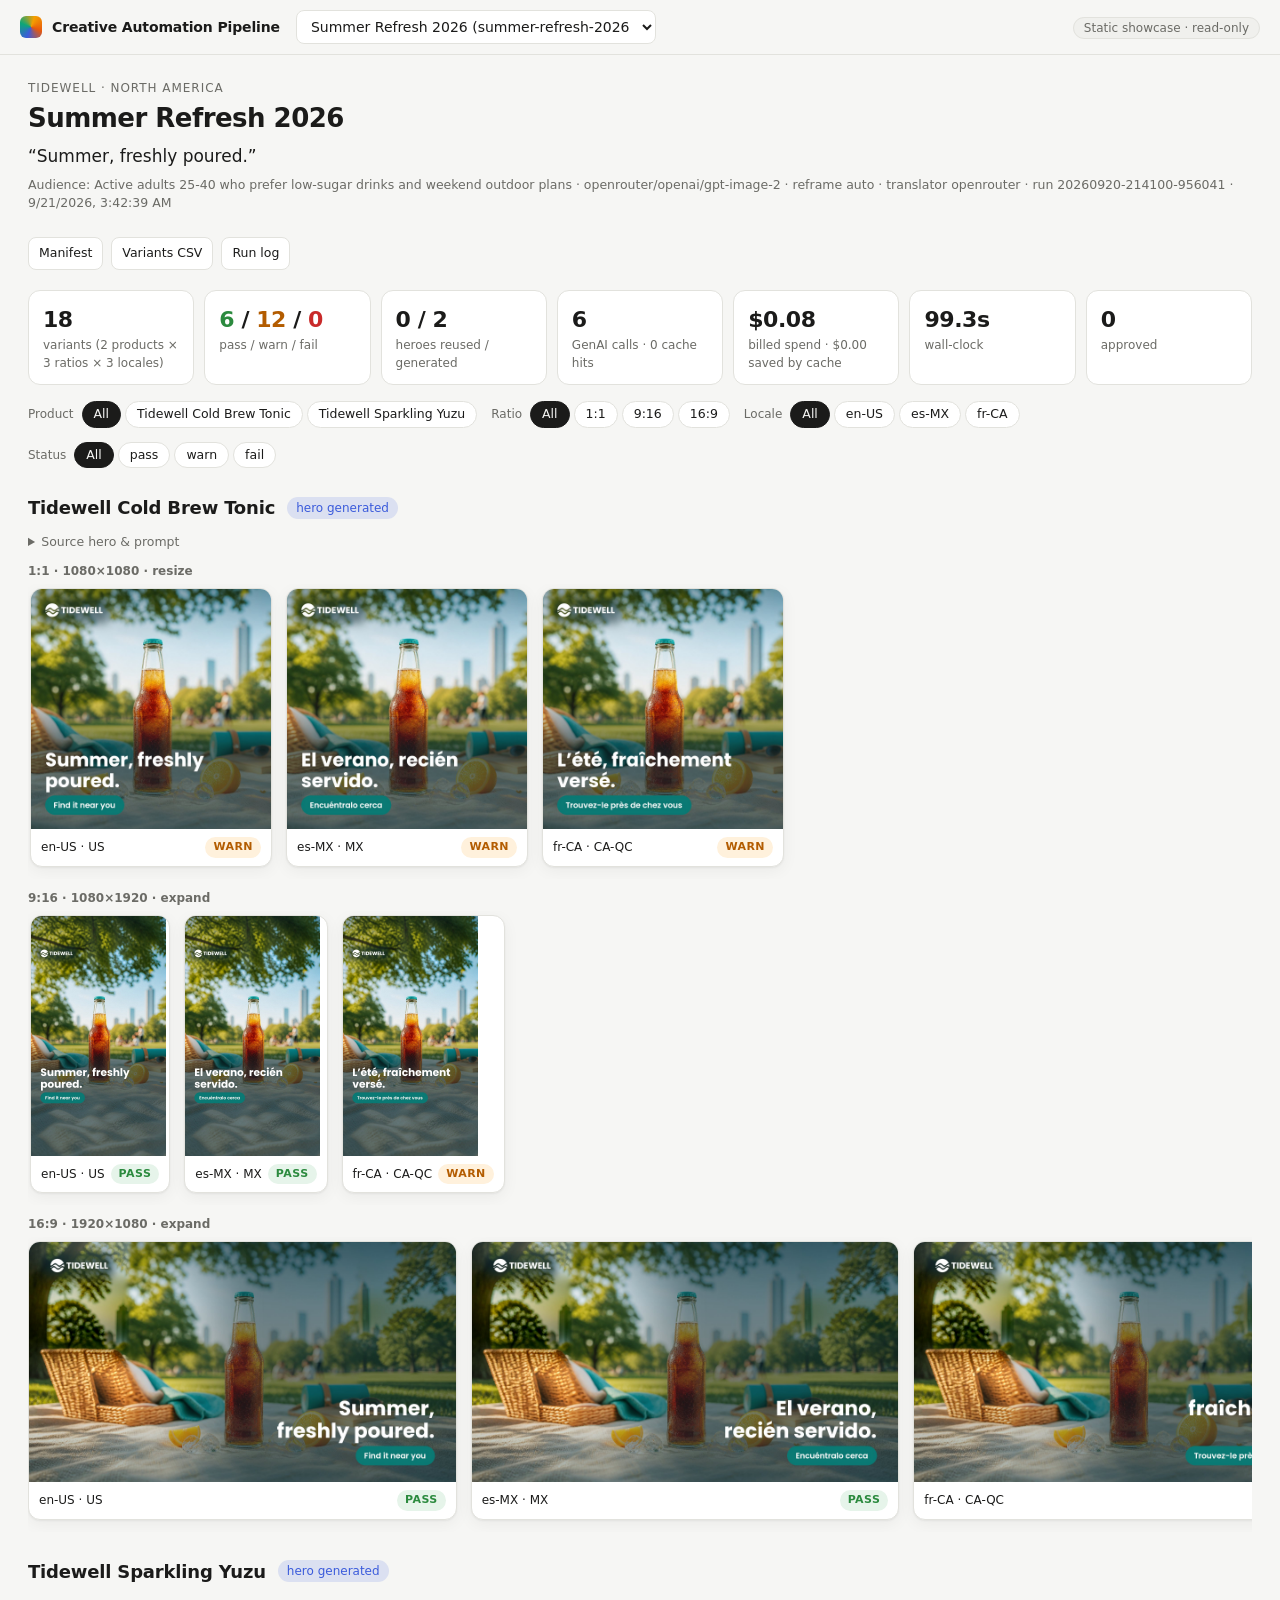
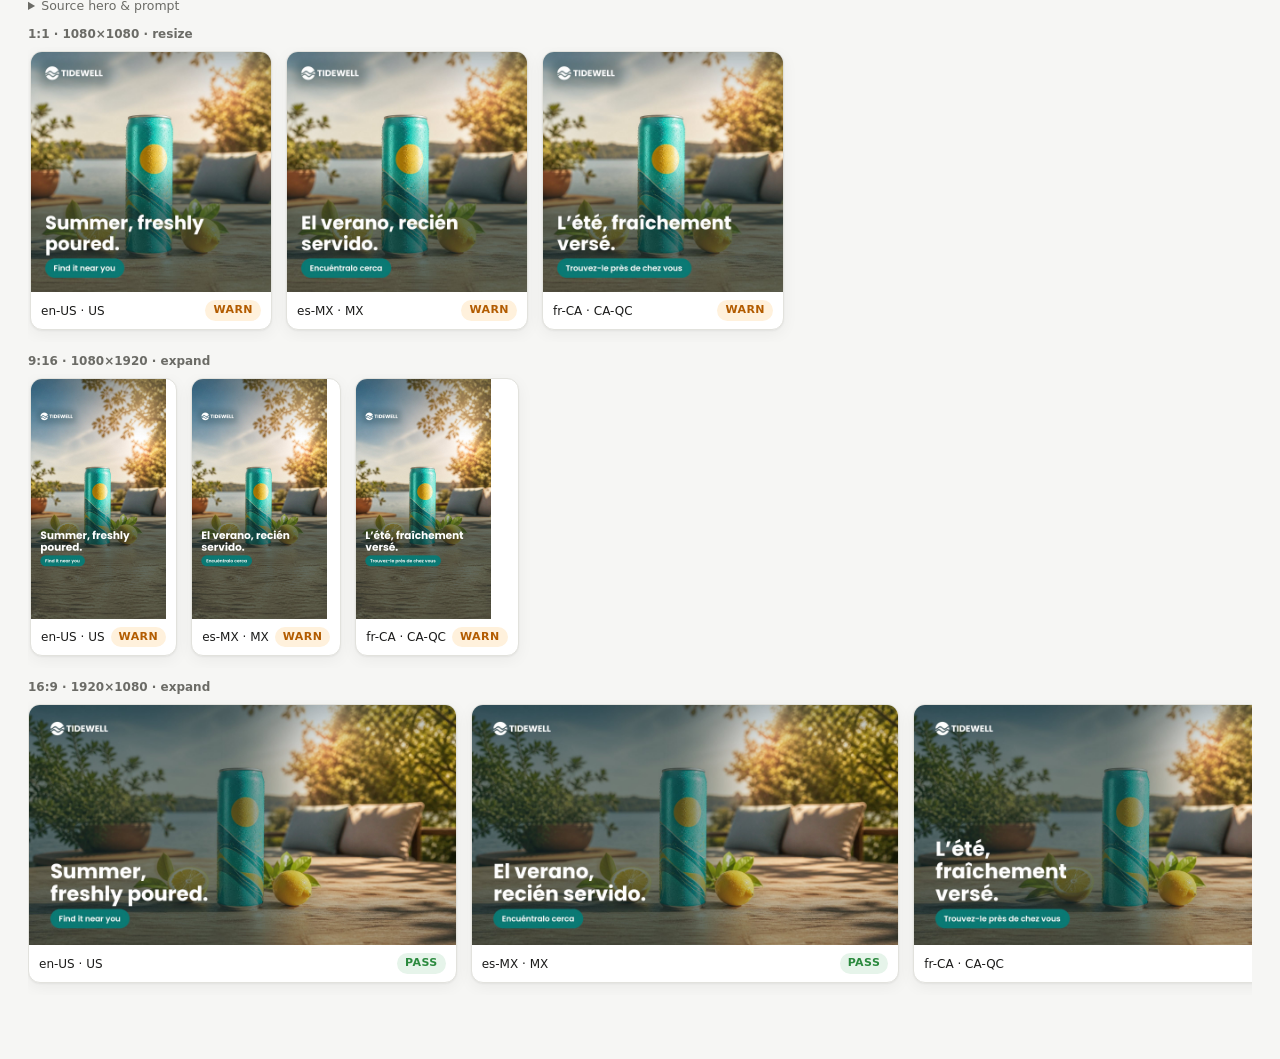
==== commit c6a37bf3: "Docs: render the pipeline diagram as an image, update README and showcase GitHub failed to render th" ====
--- a/showcase/index.html
+++ b/showcase/index.html
@@ -252,7 +252,7 @@
   </div>
 </div>
 
-<script>window.__CAP__ = {"mode": "showcase", "imageBase": "{campaign}/", "manifests": [{"schema_version": 1, "run_id": "20260920-214100-956041", "campaign_id": "summer-refresh-2026", "campaign_name": "Summer Refresh 2026", "brand": "Tidewell", "region": "North America", "audience": "Active adults 25-40 who prefer low-sugar drinks and weekend outdoor plans", "message": "Summer, freshly poured.", "started_at": "2026-09-21T03:41:00+00:00", "finished_at": "2026-09-21T03:42:39+00:00", "provider": "openrouter", "model": "openai/gpt-image-2", "reframe_strategy": "auto", "translator": "openrouter", "pipeline_version": "0.1.0", "brief_sha256": "7c5b57eec31cdebf7f4e25ec4ad9dc99d07335dff4dc0c8ea9f1c830ddf7cad2", "storage": "C:\\Users\\j\\Downloads\\creative-automation-pipeline\\output", "aspect_ratios": ["1:1", "9:16", "16:9"], "locales": ["en-US", "es-MX", "fr-CA"], "products": [{"id": "cold-brew-tonic", "name": "Tidewell Cold Brew Tonic", "asset_source": "generated", "hero_path": "cold-brew-tonic/_source/hero.jpg", "prompt": "Commercial advertising photograph of Tidewell Cold Brew Tonic: tall clear glass bottle of cold brew coffee with tonic, amber color, teal cap. Scene: picnic blanket in a sunny park, ice cubes, fresh orange slices. Made for a social campaign aimed at Active adults 25-40 who prefer low-sugar drinks and weekend outdoor plans in North America. Art direction: bright natural daylight, warm summery palette with teal and sun-yellow accents, crisp condensation on cold drinks, shallow depth of field, premium but approachable lifestyle photography\n. Composition: the product is the clear hero, centered, fully in frame, with generous empty background around it so the image can be reframed and have copy placed over the lower third. No text, letters, numbers, logos, labels with words, or watermarks anywhere in the image.", "detail": "openrouter/openai/gpt-image-2 1024x1024"}, {"id": "sparkling-yuzu", "name": "Tidewell Sparkling Yuzu", "asset_source": "generated", "hero_path": "sparkling-yuzu/_source/hero.jpg", "prompt": "Commercial advertising photograph of Tidewell Sparkling Yuzu: slim teal aluminum can of lightly sparkling yuzu citrus water, 0 g sugar. Scene: sunlit outdoor summer table, late afternoon golden light. Made for a social campaign aimed at Active adults 25-40 who prefer low-sugar drinks and weekend outdoor plans in North America. Art direction: bright natural daylight, warm summery palette with teal and sun-yellow accents, crisp condensation on cold drinks, shallow depth of field, premium but approachable lifestyle photography\n. Composition: the product is the clear hero, centered, fully in frame, with generous empty background around it so the image can be reframed and have copy placed over the lower third. No text, letters, numbers, logos, labels with words, or watermarks anywhere in the image.", "detail": "openrouter/openai/gpt-image-2 1024x1024"}], "variants": [{"id": "summer-refresh-2026/cold-brew-tonic/1x1/en-US", "product_id": "cold-brew-tonic", "ratio": "1:1", "locale": "en-US", "market": "US", "path": "cold-brew-tonic/1x1/en-US.jpg", "width": 1080, "height": 1080, "sha256": "91fc508e99ac4ac6b4488d2e44530dd7535253d4e624623aea05312d157a0899", "copy_text": {"message": "Summer, freshly poured.", "cta": "Find it near you", "disclaimer": null}, "copy_source": "brief", "reframe": {"method": "resize", "detail": "source already matches ratio", "upscale": 1.05, "cached": false}, "checks": [{"id": "legal.prohibited_terms", "category": "legal", "status": "pass", "detail": "no prohibited terms (rules 2026-09-demo)", "value": 0.0}, {"id": "legal.restricted_claims", "category": "legal", "status": "pass", "detail": "no restricted claims", "value": 0.0}, {"id": "brand.logo_present", "category": "brand", "status": "pass", "detail": "logo match score 0.98 (threshold 0.8)", "value": 0.982}, {"id": "brand.palette_presence", "category": "brand", "status": "pass", "detail": "11.4% of pixels within ΔE<22 of brand palette (min 2%)", "value": 0.1138}, {"id": "layout.text_contrast", "category": "layout", "status": "pass", "detail": "WCAG contrast 5.5:1 vs brightest backdrop behind headline (AA: large ≥3, body ≥4.5)", "value": 5.5}, {"id": "layout.safe_zone", "category": "layout", "status": "pass", "detail": "logo and copy inside platform safe zone", "value": 0.0}, {"id": "layout.subject_clear", "category": "layout", "status": "warn", "detail": "copy covers 21% of the most salient area (product partly behind text; consider expand or a focal point)", "value": 0.208}, {"id": "layout.text_fit", "category": "layout", "status": "pass", "detail": "headline set at 84px (min legible 43px)", "value": 84.0}, {"id": "asset.resolution", "category": "asset", "status": "pass", "detail": "source upscaled 1.05x", "value": 1.05}, {"id": "localization.copy_source", "category": "localization", "status": "pass", "detail": "source copy", "value": null}], "status": "warn", "review": {"state": "pending", "note": "", "by": "", "at": ""}}, {"id": "summer-refresh-2026/cold-brew-tonic/1x1/es-MX", "product_id": "cold-brew-tonic", "ratio": "1:1", "locale": "es-MX", "market": "MX", "path": "cold-brew-tonic/1x1/es-MX.jpg", "width": 1080, "height": 1080, "sha256": "31fa03823a9b1f64ce98d286815762265c8b994220b9e876464675f8393ad044", "copy_text": {"message": "El verano, recién servido.", "cta": "Encuéntralo cerca", "disclaimer": null}, "copy_source": "brief", "reframe": {"method": "resize", "detail": "source already matches ratio", "upscale": 1.05, "cached": false}, "checks": [{"id": "legal.prohibited_terms", "category": "legal", "status": "pass", "detail": "no prohibited terms (rules 2026-09-demo)", "value": 0.0}, {"id": "legal.restricted_claims", "category": "legal", "status": "pass", "detail": "no restricted claims", "value": 0.0}, {"id": "brand.logo_present", "category": "brand", "status": "pass", "detail": "logo match score 0.98 (threshold 0.8)", "value": 0.982}, {"id": "brand.palette_presence", "category": "brand", "status": "pass", "detail": "11.7% of pixels within ΔE<22 of brand palette (min 2%)", "value": 0.1166}, {"id": "layout.text_contrast", "category": "layout", "status": "pass", "detail": "WCAG contrast 5.5:1 vs brightest backdrop behind headline (AA: large ≥3, body ≥4.5)", "value": 5.5}, {"id": "layout.safe_zone", "category": "layout", "status": "pass", "detail": "logo and copy inside platform safe zone", "value": 0.0}, {"id": "layout.subject_clear", "category": "layout", "status": "warn", "detail": "copy covers 21% of the most salient area (product partly behind text; consider expand or a focal point)", "value": 0.212}, {"id": "layout.text_fit", "category": "layout", "status": "pass", "detail": "headline set at 84px (min legible 43px)", "value": 84.0}, {"id": "asset.resolution", "category": "asset", "status": "pass", "detail": "source upscaled 1.05x", "value": 1.05}, {"id": "localization.copy_source", "category": "localization", "status": "pass", "detail": "approved localized copy from brief", "value": null}], "status": "warn", "review": {"state": "pending", "note": "", "by": "", "at": ""}}, {"id": "summer-refresh-2026/cold-brew-tonic/1x1/fr-CA", "product_id": "cold-brew-tonic", "ratio": "1:1", "locale": "fr-CA", "market": "CA-QC", "path": "cold-brew-tonic/1x1/fr-CA.jpg", "width": 1080, "height": 1080, "sha256": "3641e27ad7f5e7fd710397d2a00c9c28e6be6d14ca950b911cc93eb768cff5bc", "copy_text": {"message": "L’été, fraîchement versé.", "cta": "Trouvez-le près de chez vous", "disclaimer": null}, "copy_source": "machine", "reframe": {"method": "resize", "detail": "source already matches ratio", "upscale": 1.05, "cached": false}, "checks": [{"id": "legal.prohibited_terms", "category": "legal", "status": "pass", "detail": "no prohibited terms (rules 2026-09-demo)", "value": 0.0}, {"id": "legal.restricted_claims", "category": "legal", "status": "pass", "detail": "no restricted claims", "value": 0.0}, {"id": "brand.logo_present", "category": "brand", "status": "pass", "detail": "logo match score 0.98 (threshold 0.8)", "value": 0.982}, {"id": "brand.palette_presence", "category": "brand", "status": "pass", "detail": "13.0% of pixels within ΔE<22 of brand palette (min 2%)", "value": 0.1302}, {"id": "layout.text_contrast", "category": "layout", "status": "pass", "detail": "WCAG contrast 5.5:1 vs brightest backdrop behind headline (AA: large ≥3, body ≥4.5)", "value": 5.48}, {"id": "layout.safe_zone", "category": "layout", "status": "pass", "detail": "logo and copy inside platform safe zone", "value": 0.0}, {"id": "layout.subject_clear", "category": "layout", "status": "warn", "detail": "copy covers 27% of the most salient area (product partly behind text; consider expand or a focal point)", "value": 0.27}, {"id": "layout.text_fit", "category": "layout", "status": "pass", "detail": "headline set at 84px (min legible 43px)", "value": 84.0}, {"id": "asset.resolution", "category": "asset", "status": "pass", "detail": "source upscaled 1.05x", "value": 1.05}, {"id": "localization.copy_source", "category": "localization", "status": "warn", "detail": "machine-translated by openrouter; needs regional review", "value": null}], "status": "warn", "review": {"state": "pending", "note": "", "by": "", "at": ""}}, {"id": "summer-refresh-2026/cold-brew-tonic/9x16/en-US", "product_id": "cold-brew-tonic", "ratio": "9:16", "locale": "en-US", "market": "US", "path": "cold-brew-tonic/9x16/en-US.jpg", "width": 1080, "height": 1920, "sha256": "d29420a6082de3a096819def651a2c610386314a02e157b8e36fc41e3bfb8973", "copy_text": {"message": "Summer, freshly poured.", "cta": "Find it near you", "disclaimer": null}, "copy_source": "brief", "reframe": {"method": "expand", "detail": "openrouter outpaint to 1024x1821 (crop would keep only 64% of subject); aligned model centre (scale drift 10.1%, shift 72px); original pixels re-composited", "upscale": 1.05, "cached": false}, "checks": [{"id": "legal.prohibited_terms", "category": "legal", "status": "pass", "detail": "no prohibited terms (rules 2026-09-demo)", "value": 0.0}, {"id": "legal.restricted_claims", "category": "legal", "status": "pass", "detail": "no restricted claims", "value": 0.0}, {"id": "brand.logo_present", "category": "brand", "status": "pass", "detail": "logo match score 0.92 (threshold 0.8)", "value": 0.921}, {"id": "brand.palette_presence", "category": "brand", "status": "pass", "detail": "8.0% of pixels within ΔE<22 of brand palette (min 2%)", "value": 0.0805}, {"id": "layout.text_contrast", "category": "layout", "status": "pass", "detail": "WCAG contrast 5.4:1 vs brightest backdrop behind headline (AA: large ≥3, body ≥4.5)", "value": 5.39}, {"id": "layout.safe_zone", "category": "layout", "status": "pass", "detail": "logo and copy inside platform safe zone", "value": 0.0}, {"id": "layout.subject_clear", "category": "layout", "status": "pass", "detail": "copy covers 0% of the most salient area", "value": 0.002}, {"id": "layout.text_fit", "category": "layout", "status": "pass", "detail": "headline set at 84px (min legible 43px)", "value": 84.0}, {"id": "asset.resolution", "category": "asset", "status": "pass", "detail": "source upscaled 1.05x", "value": 1.05}, {"id": "localization.copy_source", "category": "localization", "status": "pass", "detail": "source copy", "value": null}], "status": "pass", "review": {"state": "pending", "note": "", "by": "", "at": ""}}, {"id": "summer-refresh-2026/cold-brew-tonic/9x16/es-MX", "product_id": "cold-brew-tonic", "ratio": "9:16", "locale": "es-MX", "market": "MX", "path": "cold-brew-tonic/9x16/es-MX.jpg", "width": 1080, "height": 1920, "sha256": "7a445a91ed6f43681d23c374aabc630e347ad6540ccd4d40ed3ad126f0350083", "copy_text": {"message": "El verano, recién servido.", "cta": "Encuéntralo cerca", "disclaimer": null}, "copy_source": "brief", "reframe": {"method": "expand", "detail": "openrouter outpaint to 1024x1821 (crop would keep only 64% of subject); aligned model centre (scale drift 10.1%, shift 72px); original pixels re-composited", "upscale": 1.05, "cached": false}, "checks": [{"id": "legal.prohibited_terms", "category": "legal", "status": "pass", "detail": "no prohibited terms (rules 2026-09-demo)", "value": 0.0}, {"id": "legal.restricted_claims", "category": "legal", "status": "pass", "detail": "no restricted claims", "value": 0.0}, {"id": "brand.logo_present", "category": "brand", "status": "pass", "detail": "logo match score 0.92 (threshold 0.8)", "value": 0.921}, {"id": "brand.palette_presence", "category": "brand", "status": "pass", "detail": "8.2% of pixels within ΔE<22 of brand palette (min 2%)", "value": 0.0824}, {"id": "layout.text_contrast", "category": "layout", "status": "pass", "detail": "WCAG contrast 5.4:1 vs brightest backdrop behind headline (AA: large ≥3, body ≥4.5)", "value": 5.4}, {"id": "layout.safe_zone", "category": "layout", "status": "pass", "detail": "logo and copy inside platform safe zone", "value": 0.0}, {"id": "layout.subject_clear", "category": "layout", "status": "pass", "detail": "copy covers 0% of the most salient area", "value": 0.001}, {"id": "layout.text_fit", "category": "layout", "status": "pass", "detail": "headline set at 84px (min legible 43px)", "value": 84.0}, {"id": "asset.resolution", "category": "asset", "status": "pass", "detail": "source upscaled 1.05x", "value": 1.05}, {"id": "localization.copy_source", "category": "localization", "status": "pass", "detail": "approved localized copy from brief", "value": null}], "status": "pass", "review": {"state": "pending", "note": "", "by": "", "at": ""}}, {"id": "summer-refresh-2026/cold-brew-tonic/9x16/fr-CA", "product_id": "cold-brew-tonic", "ratio": "9:16", "locale": "fr-CA", "market": "CA-QC", "path": "cold-brew-tonic/9x16/fr-CA.jpg", "width": 1080, "height": 1920, "sha256": "e410c53cfb2ce8c52cfba7daaec1b7b00bd9b5aace55395eeb8c0a8818963b36", "copy_text": {"message": "L’été, fraîchement versé.", "cta": "Trouvez-le près de chez vous", "disclaimer": null}, "copy_source": "machine", "reframe": {"method": "expand", "detail": "openrouter outpaint to 1024x1821 (crop would keep only 64% of subject); aligned model centre (scale drift 10.1%, shift 72px); original pixels re-composited", "upscale": 1.05, "cached": false}, "checks": [{"id": "legal.prohibited_terms", "category": "legal", "status": "pass", "detail": "no prohibited terms (rules 2026-09-demo)", "value": 0.0}, {"id": "legal.restricted_claims", "category": "legal", "status": "pass", "detail": "no restricted claims", "value": 0.0}, {"id": "brand.logo_present", "category": "brand", "status": "pass", "detail": "logo match score 0.92 (threshold 0.8)", "value": 0.921}, {"id": "brand.palette_presence", "category": "brand", "status": "pass", "detail": "9.0% of pixels within ΔE<22 of brand palette (min 2%)", "value": 0.0903}, {"id": "layout.text_contrast", "category": "layout", "status": "pass", "detail": "WCAG contrast 5.4:1 vs brightest backdrop behind headline (AA: large ≥3, body ≥4.5)", "value": 5.37}, {"id": "layout.safe_zone", "category": "layout", "status": "pass", "detail": "logo and copy inside platform safe zone", "value": 0.0}, {"id": "layout.subject_clear", "category": "layout", "status": "pass", "detail": "copy covers 1% of the most salient area", "value": 0.008}, {"id": "layout.text_fit", "category": "layout", "status": "pass", "detail": "headline set at 84px (min legible 43px)", "value": 84.0}, {"id": "asset.resolution", "category": "asset", "status": "pass", "detail": "source upscaled 1.05x", "value": 1.05}, {"id": "localization.copy_source", "category": "localization", "status": "warn", "detail": "machine-translated by openrouter; needs regional review", "value": null}], "status": "warn", "review": {"state": "pending", "note": "", "by": "", "at": ""}}, {"id": "summer-refresh-2026/cold-brew-tonic/16x9/en-US", "product_id": "cold-brew-tonic", "ratio": "16:9", "locale": "en-US", "market": "US", "path": "cold-brew-tonic/16x9/en-US.jpg", "width": 1920, "height": 1080, "sha256": "f3289f47b57970c603927a15cf076c60a5c814e5b648d589fbc57e9225eebb59", "copy_text": {"message": "Summer, freshly poured.", "cta": "Find it near you", "disclaimer": null}, "copy_source": "brief", "reframe": {"method": "expand", "detail": "openrouter outpaint to 1821x1024 (crop would keep only 65% of subject); alignment skipped: no measurable improvement; original pixels re-composited", "upscale": 1.05, "cached": false}, "checks": [{"id": "legal.prohibited_terms", "category": "legal", "status": "pass", "detail": "no prohibited terms (rules 2026-09-demo)", "value": 0.0}, {"id": "legal.restricted_claims", "category": "legal", "status": "pass", "detail": "no restricted claims", "value": 0.0}, {"id": "brand.logo_present", "category": "brand", "status": "pass", "detail": "logo match score 0.88 (threshold 0.8)", "value": 0.875}, {"id": "brand.palette_presence", "category": "brand", "status": "pass", "detail": "16.1% of pixels within ΔE<22 of brand palette (min 2%)", "value": 0.1613}, {"id": "layout.text_contrast", "category": "layout", "status": "pass", "detail": "WCAG contrast 5.0:1 vs brightest backdrop behind headline (AA: large ≥3, body ≥4.5)", "value": 4.98}, {"id": "layout.safe_zone", "category": "layout", "status": "pass", "detail": "logo and copy inside platform safe zone", "value": 0.0}, {"id": "layout.subject_clear", "category": "layout", "status": "pass", "detail": "copy covers 2% of the most salient area", "value": 0.015}, {"id": "layout.text_fit", "category": "layout", "status": "pass", "detail": "headline set at 91px (min legible 43px)", "value": 91.0}, {"id": "asset.resolution", "category": "asset", "status": "pass", "detail": "source upscaled 1.05x", "value": 1.05}, {"id": "localization.copy_source", "category": "localization", "status": "pass", "detail": "source copy", "value": null}], "status": "pass", "review": {"state": "pending", "note": "", "by": "", "at": ""}}, {"id": "summer-refresh-2026/cold-brew-tonic/16x9/es-MX", "product_id": "cold-brew-tonic", "ratio": "16:9", "locale": "es-MX", "market": "MX", "path": "cold-brew-tonic/16x9/es-MX.jpg", "width": 1920, "height": 1080, "sha256": "8cf4c09d6fe1f908b65b314176d2f2a7ab00b8c75138d05d092145779477dfd1", "copy_text": {"message": "El verano, recién servido.", "cta": "Encuéntralo cerca", "disclaimer": null}, "copy_source": "brief", "reframe": {"method": "expand", "detail": "openrouter outpaint to 1821x1024 (crop would keep only 65% of subject); alignment skipped: no measurable improvement; original pixels re-composited", "upscale": 1.05, "cached": false}, "checks": [{"id": "legal.prohibited_terms", "category": "legal", "status": "pass", "detail": "no prohibited terms (rules 2026-09-demo)", "value": 0.0}, {"id": "legal.restricted_claims", "category": "legal", "status": "pass", "detail": "no restricted claims", "value": 0.0}, {"id": "brand.logo_present", "category": "brand", "status": "pass", "detail": "logo match score 0.88 (threshold 0.8)", "value": 0.875}, {"id": "brand.palette_presence", "category": "brand", "status": "pass", "detail": "16.3% of pixels within ΔE<22 of brand palette (min 2%)", "value": 0.1633}, {"id": "layout.text_contrast", "category": "layout", "status": "pass", "detail": "WCAG contrast 5.0:1 vs brightest backdrop behind headline (AA: large ≥3, body ≥4.5)", "value": 4.97}, {"id": "layout.safe_zone", "category": "layout", "status": "pass", "detail": "logo and copy inside platform safe zone", "value": 0.0}, {"id": "layout.subject_clear", "category": "layout", "status": "pass", "detail": "copy covers 2% of the most salient area", "value": 0.015}, {"id": "layout.text_fit", "category": "layout", "status": "pass", "detail": "headline set at 91px (min legible 43px)", "value": 91.0}, {"id": "asset.resolution", "category": "asset", "status": "pass", "detail": "source upscaled 1.05x", "value": 1.05}, {"id": "localization.copy_source", "category": "localization", "status": "pass", "detail": "approved localized copy from brief", "value": null}], "status": "pass", "review": {"state": "pending", "note": "", "by": "", "at": ""}}, {"id": "summer-refresh-2026/cold-brew-tonic/16x9/fr-CA", "product_id": "cold-brew-tonic", "ratio": "16:9", "locale": "fr-CA", "market": "CA-QC", "path": "cold-brew-tonic/16x9/fr-CA.jpg", "width": 1920, "height": 1080, "sha256": "6c6f61c311e9c1a86bf5da912ccdd672bcb73daf30eb71eff69a382f4e635668", "copy_text": {"message": "L’été, fraîchement versé.", "cta": "Trouvez-le près de chez vous", "disclaimer": null}, "copy_source": "machine", "reframe": {"method": "expand", "detail": "openrouter outpaint to 1821x1024 (crop would keep only 65% of subject); alignment skipped: no measurable improvement; original pixels re-composited", "upscale": 1.05, "cached": false}, "checks": [{"id": "legal.prohibited_terms", "category": "legal", "status": "pass", "detail": "no prohibited terms (rules 2026-09-demo)", "value": 0.0}, {"id": "legal.restricted_claims", "category": "legal", "status": "pass", "detail": "no restricted claims", "value": 0.0}, {"id": "brand.logo_present", "category": "brand", "status": "pass", "detail": "logo match score 0.88 (threshold 0.8)", "value": 0.875}, {"id": "brand.palette_presence", "category": "brand", "status": "pass", "detail": "16.5% of pixels within ΔE<22 of brand palette (min 2%)", "value": 0.1654}, {"id": "layout.text_contrast", "category": "layout", "status": "pass", "detail": "WCAG contrast 5.1:1 vs brightest backdrop behind headline (AA: large ≥3, body ≥4.5)", "value": 5.13}, {"id": "layout.safe_zone", "category": "layout", "status": "pass", "detail": "logo and copy inside platform safe zone", "value": 0.0}, {"id": "layout.subject_clear", "category": "layout", "status": "pass", "detail": "copy covers 1% of the most salient area", "value": 0.008}, {"id": "layout.text_fit", "category": "layout", "status": "pass", "detail": "headline set at 91px (min legible 43px)", "value": 91.0}, {"id": "asset.resolution", "category": "asset", "status": "pass", "detail": "source upscaled 1.05x", "value": 1.05}, {"id": "localization.copy_source", "category": "localization", "status": "warn", "detail": "machine-translated by openrouter; needs regional review", "value": null}], "status": "warn", "review": {"state": "pending", "note": "", "by": "", "at": ""}}, {"id": "summer-refresh-2026/sparkling-yuzu/1x1/en-US", "product_id": "sparkling-yuzu", "ratio": "1:1", "locale": "en-US", "market": "US", "path": "sparkling-yuzu/1x1/en-US.jpg", "width": 1080, "height": 1080, "sha256": "90daeac4a7b2d0458de0d4bde9c645c07899f8cbd05ccdeec9141e93a13d2106", "copy_text": {"message": "Summer, freshly poured.", "cta": "Find it near you", "disclaimer": null}, "copy_source": "brief", "reframe": {"method": "resize", "detail": "source already matches ratio", "upscale": 1.05, "cached": false}, "checks": [{"id": "legal.prohibited_terms", "category": "legal", "status": "pass", "detail": "no prohibited terms (rules 2026-09-demo)", "value": 0.0}, {"id": "legal.restricted_claims", "category": "legal", "status": "pass", "detail": "no restricted claims", "value": 0.0}, {"id": "brand.logo_present", "category": "brand", "status": "pass", "detail": "logo match score 0.98 (threshold 0.8)", "value": 0.982}, {"id": "brand.palette_presence", "category": "brand", "status": "pass", "detail": "10.9% of pixels within ΔE<22 of brand palette (min 2%)", "value": 0.1087}, {"id": "layout.text_contrast", "category": "layout", "status": "pass", "detail": "WCAG contrast 5.6:1 vs brightest backdrop behind headline (AA: large ≥3, body ≥4.5)", "value": 5.55}, {"id": "layout.safe_zone", "category": "layout", "status": "pass", "detail": "logo and copy inside platform safe zone", "value": 0.0}, {"id": "layout.subject_clear", "category": "layout", "status": "warn", "detail": "copy covers 44% of the most salient area (product partly behind text; consider expand or a focal point)", "value": 0.445}, {"id": "layout.text_fit", "category": "layout", "status": "pass", "detail": "headline set at 84px (min legible 43px)", "value": 84.0}, {"id": "asset.resolution", "category": "asset", "status": "pass", "detail": "source upscaled 1.05x", "value": 1.05}, {"id": "localization.copy_source", "category": "localization", "status": "pass", "detail": "source copy", "value": null}], "status": "warn", "review": {"state": "pending", "note": "", "by": "", "at": ""}}, {"id": "summer-refresh-2026/sparkling-yuzu/1x1/es-MX", "product_id": "sparkling-yuzu", "ratio": "1:1", "locale": "es-MX", "market": "MX", "path": "sparkling-yuzu/1x1/es-MX.jpg", "width": 1080, "height": 1080, "sha256": "e03c3ee0c448b314ea7950feb16dbf504cecbecf1877564373ba85187b8a3426", "copy_text": {"message": "El verano, recién servido.", "cta": "Encuéntralo cerca", "disclaimer": null}, "copy_source": "brief", "reframe": {"method": "resize", "detail": "source already matches ratio", "upscale": 1.05, "cached": false}, "checks": [{"id": "legal.prohibited_terms", "category": "legal", "status": "pass", "detail": "no prohibited terms (rules 2026-09-demo)", "value": 0.0}, {"id": "legal.restricted_claims", "category": "legal", "status": "pass", "detail": "no restricted claims", "value": 0.0}, {"id": "brand.logo_present", "category": "brand", "status": "pass", "detail": "logo match score 0.98 (threshold 0.8)", "value": 0.982}, {"id": "brand.palette_presence", "category": "brand", "status": "pass", "detail": "11.1% of pixels within ΔE<22 of brand palette (min 2%)", "value": 0.1115}, {"id": "layout.text_contrast", "category": "layout", "status": "pass", "detail": "WCAG contrast 5.6:1 vs brightest backdrop behind headline (AA: large ≥3, body ≥4.5)", "value": 5.55}, {"id": "layout.safe_zone", "category": "layout", "status": "pass", "detail": "logo and copy inside platform safe zone", "value": 0.0}, {"id": "layout.subject_clear", "category": "layout", "status": "warn", "detail": "copy covers 44% of the most salient area (product partly behind text; consider expand or a focal point)", "value": 0.442}, {"id": "layout.text_fit", "category": "layout", "status": "pass", "detail": "headline set at 84px (min legible 43px)", "value": 84.0}, {"id": "asset.resolution", "category": "asset", "status": "pass", "detail": "source upscaled 1.05x", "value": 1.05}, {"id": "localization.copy_source", "category": "localization", "status": "pass", "detail": "approved localized copy from brief", "value": null}], "status": "warn", "review": {"state": "pending", "note": "", "by": "", "at": ""}}, {"id": "summer-refresh-2026/sparkling-yuzu/1x1/fr-CA", "product_id": "sparkling-yuzu", "ratio": "1:1", "locale": "fr-CA", "market": "CA-QC", "path": "sparkling-yuzu/1x1/fr-CA.jpg", "width": 1080, "height": 1080, "sha256": "6d93ce6cb7012e4654e80c101b66e1cd2cf3c261c5cc0d1f6a902342875b3290", "copy_text": {"message": "L’été, fraîchement versé.", "cta": "Trouvez-le près de chez vous", "disclaimer": null}, "copy_source": "machine", "reframe": {"method": "resize", "detail": "source already matches ratio", "upscale": 1.05, "cached": false}, "checks": [{"id": "legal.prohibited_terms", "category": "legal", "status": "pass", "detail": "no prohibited terms (rules 2026-09-demo)", "value": 0.0}, {"id": "legal.restricted_claims", "category": "legal", "status": "pass", "detail": "no restricted claims", "value": 0.0}, {"id": "brand.logo_present", "category": "brand", "status": "pass", "detail": "logo match score 0.98 (threshold 0.8)", "value": 0.982}, {"id": "brand.palette_presence", "category": "brand", "status": "pass", "detail": "12.5% of pixels within ΔE<22 of brand palette (min 2%)", "value": 0.1252}, {"id": "layout.text_contrast", "category": "layout", "status": "pass", "detail": "WCAG contrast 5.5:1 vs brightest backdrop behind headline (AA: large ≥3, body ≥4.5)", "value": 5.51}, {"id": "layout.safe_zone", "category": "layout", "status": "pass", "detail": "logo and copy inside platform safe zone", "value": 0.0}, {"id": "layout.subject_clear", "category": "layout", "status": "warn", "detail": "copy covers 49% of the most salient area (product partly behind text; consider expand or a focal point)", "value": 0.494}, {"id": "layout.text_fit", "category": "layout", "status": "pass", "detail": "headline set at 84px (min legible 43px)", "value": 84.0}, {"id": "asset.resolution", "category": "asset", "status": "pass", "detail": "source upscaled 1.05x", "value": 1.05}, {"id": "localization.copy_source", "category": "localization", "status": "warn", "detail": "machine-translated by openrouter; needs regional review", "value": null}], "status": "warn", "review": {"state": "pending", "note": "", "by": "", "at": ""}}, {"id": "summer-refresh-2026/sparkling-yuzu/9x16/en-US", "product_id": "sparkling-yuzu", "ratio": "9:16", "locale": "en-US", "market": "US", "path": "sparkling-yuzu/9x16/en-US.jpg", "width": 1080, "height": 1920, "sha256": "2f4c766fdd0b7c90a6ef92b8ed25c8fa12fd2ef7bea15d014b31414d0c4b486d", "copy_text": {"message": "Summer, freshly poured.", "cta": "Find it near you", "disclaimer": null}, "copy_source": "brief", "reframe": {"method": "expand", "detail": "openrouter outpaint to 1024x1821 (crop would keep only 62% of subject); aligned model centre (scale drift 0.5%, shift 6px); original pixels re-composited", "upscale": 1.05, "cached": false}, "checks": [{"id": "legal.prohibited_terms", "category": "legal", "status": "pass", "detail": "no prohibited terms (rules 2026-09-demo)", "value": 0.0}, {"id": "legal.restricted_claims", "category": "legal", "status": "pass", "detail": "no restricted claims", "value": 0.0}, {"id": "brand.logo_present", "category": "brand", "status": "pass", "detail": "logo match score 0.93 (threshold 0.8)", "value": 0.93}, {"id": "brand.palette_presence", "category": "brand", "status": "pass", "detail": "6.1% of pixels within ΔE<22 of brand palette (min 2%)", "value": 0.0612}, {"id": "layout.text_contrast", "category": "layout", "status": "pass", "detail": "WCAG contrast 5.6:1 vs brightest backdrop behind headline (AA: large ≥3, body ≥4.5)", "value": 5.6}, {"id": "layout.safe_zone", "category": "layout", "status": "pass", "detail": "logo and copy inside platform safe zone", "value": 0.0}, {"id": "layout.subject_clear", "category": "layout", "status": "warn", "detail": "copy covers 21% of the most salient area (product partly behind text; consider expand or a focal point)", "value": 0.209}, {"id": "layout.text_fit", "category": "layout", "status": "pass", "detail": "headline set at 84px (min legible 43px)", "value": 84.0}, {"id": "asset.resolution", "category": "asset", "status": "pass", "detail": "source upscaled 1.05x", "value": 1.05}, {"id": "localization.copy_source", "category": "localization", "status": "pass", "detail": "source copy", "value": null}], "status": "warn", "review": {"state": "pending", "note": "", "by": "", "at": ""}}, {"id": "summer-refresh-2026/sparkling-yuzu/9x16/es-MX", "product_id": "sparkling-yuzu", "ratio": "9:16", "locale": "es-MX", "market": "MX", "path": "sparkling-yuzu/9x16/es-MX.jpg", "width": 1080, "height": 1920, "sha256": "a0aceb37c2b43ff6cf566cd74d102e0079f0724289b92a40c75597b673a2100d", "copy_text": {"message": "El verano, recién servido.", "cta": "Encuéntralo cerca", "disclaimer": null}, "copy_source": "brief", "reframe": {"method": "expand", "detail": "openrouter outpaint to 1024x1821 (crop would keep only 62% of subject); aligned model centre (scale drift 0.5%, shift 6px); original pixels re-composited", "upscale": 1.05, "cached": false}, "checks": [{"id": "legal.prohibited_terms", "category": "legal", "status": "pass", "detail": "no prohibited terms (rules 2026-09-demo)", "value": 0.0}, {"id": "legal.restricted_claims", "category": "legal", "status": "pass", "detail": "no restricted claims", "value": 0.0}, {"id": "brand.logo_present", "category": "brand", "status": "pass", "detail": "logo match score 0.93 (threshold 0.8)", "value": 0.93}, {"id": "brand.palette_presence", "category": "brand", "status": "pass", "detail": "6.3% of pixels within ΔE<22 of brand palette (min 2%)", "value": 0.0629}, {"id": "layout.text_contrast", "category": "layout", "status": "pass", "detail": "WCAG contrast 5.6:1 vs brightest backdrop behind headline (AA: large ≥3, body ≥4.5)", "value": 5.6}, {"id": "layout.safe_zone", "category": "layout", "status": "pass", "detail": "logo and copy inside platform safe zone", "value": 0.0}, {"id": "layout.subject_clear", "category": "layout", "status": "warn", "detail": "copy covers 21% of the most salient area (product partly behind text; consider expand or a focal point)", "value": 0.209}, {"id": "layout.text_fit", "category": "layout", "status": "pass", "detail": "headline set at 84px (min legible 43px)", "value": 84.0}, {"id": "asset.resolution", "category": "asset", "status": "pass", "detail": "source upscaled 1.05x", "value": 1.05}, {"id": "localization.copy_source", "category": "localization", "status": "pass", "detail": "approved localized copy from brief", "value": null}], "status": "warn", "review": {"state": "pending", "note": "", "by": "", "at": ""}}, {"id": "summer-refresh-2026/sparkling-yuzu/9x16/fr-CA", "product_id": "sparkling-yuzu", "ratio": "9:16", "locale": "fr-CA", "market": "CA-QC", "path": "sparkling-yuzu/9x16/fr-CA.jpg", "width": 1080, "height": 1920, "sha256": "009757616da037399affe5471f00f3a22c5d11a15465ed1f97051cf536f72131", "copy_text": {"message": "L’été, fraîchement versé.", "cta": "Trouvez-le près de chez vous", "disclaimer": null}, "copy_source": "machine", "reframe": {"method": "expand", "detail": "openrouter outpaint to 1024x1821 (crop would keep only 62% of subject); aligned model centre (scale drift 0.5%, shift 6px); original pixels re-composited", "upscale": 1.05, "cached": false}, "checks": [{"id": "legal.prohibited_terms", "category": "legal", "status": "pass", "detail": "no prohibited terms (rules 2026-09-demo)", "value": 0.0}, {"id": "legal.restricted_claims", "category": "legal", "status": "pass", "detail": "no restricted claims", "value": 0.0}, {"id": "brand.logo_present", "category": "brand", "status": "pass", "detail": "logo match score 0.93 (threshold 0.8)", "value": 0.93}, {"id": "brand.palette_presence", "category": "brand", "status": "pass", "detail": "7.1% of pixels within ΔE<22 of brand palette (min 2%)", "value": 0.0706}, {"id": "layout.text_contrast", "category": "layout", "status": "pass", "detail": "WCAG contrast 5.5:1 vs brightest backdrop behind headline (AA: large ≥3, body ≥4.5)", "value": 5.49}, {"id": "layout.safe_zone", "category": "layout", "status": "pass", "detail": "logo and copy inside platform safe zone", "value": 0.0}, {"id": "layout.subject_clear", "category": "layout", "status": "warn", "detail": "copy covers 22% of the most salient area (product partly behind text; consider expand or a focal point)", "value": 0.224}, {"id": "layout.text_fit", "category": "layout", "status": "pass", "detail": "headline set at 84px (min legible 43px)", "value": 84.0}, {"id": "asset.resolution", "category": "asset", "status": "pass", "detail": "source upscaled 1.05x", "value": 1.05}, {"id": "localization.copy_source", "category": "localization", "status": "warn", "detail": "machine-translated by openrouter; needs regional review", "value": null}], "status": "warn", "review": {"state": "pending", "note": "", "by": "", "at": ""}}, {"id": "summer-refresh-2026/sparkling-yuzu/16x9/en-US", "product_id": "sparkling-yuzu", "ratio": "16:9", "locale": "en-US", "market": "US", "path": "sparkling-yuzu/16x9/en-US.jpg", "width": 1920, "height": 1080, "sha256": "13809b80914793ed962c6d40f81e9553075b99230162d1fa9629725d4159d25f", "copy_text": {"message": "Summer, freshly poured.", "cta": "Find it near you", "disclaimer": null}, "copy_source": "brief", "reframe": {"method": "expand", "detail": "openrouter outpaint to 1821x1024 (crop would keep only 72% of subject); aligned model centre (scale drift 10.6%, shift 79px); original pixels re-composited", "upscale": 1.05, "cached": false}, "checks": [{"id": "legal.prohibited_terms", "category": "legal", "status": "pass", "detail": "no prohibited terms (rules 2026-09-demo)", "value": 0.0}, {"id": "legal.restricted_claims", "category": "legal", "status": "pass", "detail": "no restricted claims", "value": 0.0}, {"id": "brand.logo_present", "category": "brand", "status": "pass", "detail": "logo match score 0.92 (threshold 0.8)", "value": 0.923}, {"id": "brand.palette_presence", "category": "brand", "status": "pass", "detail": "7.4% of pixels within ΔE<22 of brand palette (min 2%)", "value": 0.0744}, {"id": "layout.text_contrast", "category": "layout", "status": "pass", "detail": "WCAG contrast 5.0:1 vs brightest backdrop behind headline (AA: large ≥3, body ≥4.5)", "value": 5.01}, {"id": "layout.safe_zone", "category": "layout", "status": "pass", "detail": "logo and copy inside platform safe zone", "value": 0.0}, {"id": "layout.subject_clear", "category": "layout", "status": "pass", "detail": "copy covers 2% of the most salient area", "value": 0.017}, {"id": "layout.text_fit", "category": "layout", "status": "pass", "detail": "headline set at 91px (min legible 43px)", "value": 91.0}, {"id": "asset.resolution", "category": "asset", "status": "pass", "detail": "source upscaled 1.05x", "value": 1.05}, {"id": "localization.copy_source", "category": "localization", "status": "pass", "detail": "source copy", "value": null}], "status": "pass", "review": {"state": "pending", "note": "", "by": "", "at": ""}}, {"id": "summer-refresh-2026/sparkling-yuzu/16x9/es-MX", "product_id": "sparkling-yuzu", "ratio": "16:9", "locale": "es-MX", "market": "MX", "path": "sparkling-yuzu/16x9/es-MX.jpg", "width": 1920, "height": 1080, "sha256": "c7fad33ad247776285aefd8ef85f55d4ed765e9febc862aef36933d5c3ddc392", "copy_text": {"message": "El verano, recién servido.", "cta": "Encuéntralo cerca", "disclaimer": null}, "copy_source": "brief", "reframe": {"method": "expand", "detail": "openrouter outpaint to 1821x1024 (crop would keep only 72% of subject); aligned model centre (scale drift 10.6%, shift 79px); original pixels re-composited", "upscale": 1.05, "cached": false}, "checks": [{"id": "legal.prohibited_terms", "category": "legal", "status": "pass", "detail": "no prohibited terms (rules 2026-09-demo)", "value": 0.0}, {"id": "legal.restricted_claims", "category": "legal", "status": "pass", "detail": "no restricted claims", "value": 0.0}, {"id": "brand.logo_present", "category": "brand", "status": "pass", "detail": "logo match score 0.92 (threshold 0.8)", "value": 0.923}, {"id": "brand.palette_presence", "category": "brand", "status": "pass", "detail": "7.6% of pixels within ΔE<22 of brand palette (min 2%)", "value": 0.0759}, {"id": "layout.text_contrast", "category": "layout", "status": "pass", "detail": "WCAG contrast 5.1:1 vs brightest backdrop behind headline (AA: large ≥3, body ≥4.5)", "value": 5.07}, {"id": "layout.safe_zone", "category": "layout", "status": "pass", "detail": "logo and copy inside platform safe zone", "value": 0.0}, {"id": "layout.subject_clear", "category": "layout", "status": "pass", "detail": "copy covers 2% of the most salient area", "value": 0.017}, {"id": "layout.text_fit", "category": "layout", "status": "pass", "detail": "headline set at 91px (min legible 43px)", "value": 91.0}, {"id": "asset.resolution", "category": "asset", "status": "pass", "detail": "source upscaled 1.05x", "value": 1.05}, {"id": "localization.copy_source", "category": "localization", "status": "pass", "detail": "approved localized copy from brief", "value": null}], "status": "pass", "review": {"state": "pending", "note": "", "by": "", "at": ""}}, {"id": "summer-refresh-2026/sparkling-yuzu/16x9/fr-CA", "product_id": "sparkling-yuzu", "ratio": "16:9", "locale": "fr-CA", "market": "CA-QC", "path": "sparkling-yuzu/16x9/fr-CA.jpg", "width": 1920, "height": 1080, "sha256": "7321734190a427bf8dbec2f9a44b08458ba2bb8feecc1e2018ef5c15e7c7583f", "copy_text": {"message": "L’été, fraîchement versé.", "cta": "Trouvez-le près de chez vous", "disclaimer": null}, "copy_source": "machine", "reframe": {"method": "expand", "detail": "openrouter outpaint to 1821x1024 (crop would keep only 72% of subject); aligned model centre (scale drift 10.6%, shift 79px); original pixels re-composited", "upscale": 1.05, "cached": false}, "checks": [{"id": "legal.prohibited_terms", "category": "legal", "status": "pass", "detail": "no prohibited terms (rules 2026-09-demo)", "value": 0.0}, {"id": "legal.restricted_claims", "category": "legal", "status": "pass", "detail": "no restricted claims", "value": 0.0}, {"id": "brand.logo_present", "category": "brand", "status": "pass", "detail": "logo match score 0.92 (threshold 0.8)", "value": 0.923}, {"id": "brand.palette_presence", "category": "brand", "status": "pass", "detail": "8.3% of pixels within ΔE<22 of brand palette (min 2%)", "value": 0.0827}, {"id": "layout.text_contrast", "category": "layout", "status": "pass", "detail": "WCAG contrast 5.5:1 vs brightest backdrop behind headline (AA: large ≥3, body ≥4.5)", "value": 5.51}, {"id": "layout.safe_zone", "category": "layout", "status": "pass", "detail": "logo and copy inside platform safe zone", "value": 0.0}, {"id": "layout.subject_clear", "category": "layout", "status": "pass", "detail": "copy covers 2% of the most salient area", "value": 0.017}, {"id": "layout.text_fit", "category": "layout", "status": "pass", "detail": "headline set at 91px (min legible 43px)", "value": 91.0}, {"id": "asset.resolution", "category": "asset", "status": "pass", "detail": "source upscaled 1.05x", "value": 1.05}, {"id": "localization.copy_source", "category": "localization", "status": "warn", "detail": "machine-translated by openrouter; needs regional review", "value": null}], "status": "warn", "review": {"state": "pending", "note": "", "by": "", "at": ""}}], "stats": {"variants": 18, "passed": 6, "warned": 12, "failed": 0, "heroes_reused": 0, "heroes_generated": 2, "genai_calls": 6, "cache_hits": 0, "est_cost_usd": 0.08, "est_saved_usd": 0.0, "duration_s": 99.26, "stage_seconds": {"validate": 0.027, "localize": 3.934, "assets": 15.438, "reframe": 217.165, "render": 5.951, "compliance": 17.198, "write": 0.055}}, "warnings": ["fr-CA: machine-translated"]}, {"schema_version": 1, "run_id": "20260920-214241-647d9f", "campaign_id": "afternoon-boost-demo", "campaign_name": "Afternoon Boost (compliance demo)", "brand": "Tidewell", "region": "United States & Germany", "audience": "Office workers 28-45 looking for a lighter alternative to energy drinks", "message": "The best way to beat the afternoon slump, guaranteed.", "started_at": "2026-09-21T03:42:41+00:00", "finished_at": "2026-09-21T03:44:12+00:00", "provider": "openrouter", "model": "openai/gpt-image-2", "reframe_strategy": "auto", "translator": "openrouter", "pipeline_version": "0.1.0", "brief_sha256": "5c9c86fdbfa470261160c4302fb43c91af480a97a3e4fa0e78457a439305c8f1", "storage": "C:\\Users\\j\\Downloads\\creative-automation-pipeline\\output", "aspect_ratios": ["1:1", "4:5", "9:16", "16:9"], "locales": ["en-US", "de-DE"], "products": [{"id": "citrus-electrolyte", "name": "Tidewell Citrus Electrolyte", "asset_source": "generated", "hero_path": "citrus-electrolyte/_source/hero.jpg", "prompt": "Commercial advertising photograph of Tidewell Citrus Electrolyte: matte sun-yellow sports bottle of citrus electrolyte drink. Scene: bright modern office desk by a window, laptop softly out of focus. Made for a social campaign aimed at Office workers 28-45 looking for a lighter alternative to energy drinks in United States & Germany. Art direction: bright natural daylight, warm summery palette with teal and sun-yellow accents, crisp condensation on cold drinks, shallow depth of field, premium but approachable lifestyle photography\n. Composition: the product is the clear hero, centered, fully in frame, with generous empty background around it so the image can be reframed and have copy placed over the lower third. No text, letters, numbers, logos, labels with words, or watermarks anywhere in the image.", "detail": "openrouter/openai/gpt-image-2 1024x1024"}, {"id": "sparkling-yuzu", "name": "Tidewell Sparkling Yuzu", "asset_source": "generated", "hero_path": "sparkling-yuzu/_source/hero.jpg", "prompt": "Commercial advertising photograph of Tidewell Sparkling Yuzu: slim teal aluminum can of lightly sparkling yuzu citrus water. Scene: clean studio setting. Made for a social campaign aimed at Office workers 28-45 looking for a lighter alternative to energy drinks in United States & Germany. Art direction: bright natural daylight, warm summery palette with teal and sun-yellow accents, crisp condensation on cold drinks, shallow depth of field, premium but approachable lifestyle photography\n. Composition: the product is the clear hero, centered, fully in frame, with generous empty background around it so the image can be reframed and have copy placed over the lower third. No text, letters, numbers, logos, labels with words, or watermarks anywhere in the image.", "detail": "openrouter/openai/gpt-image-2 1024x1024"}], "variants": [{"id": "afternoon-boost-demo/citrus-electrolyte/1x1/en-US", "product_id": "citrus-electrolyte", "ratio": "1:1", "locale": "en-US", "market": "US", "path": "citrus-electrolyte/1x1/en-US.jpg", "width": 1080, "height": 1080, "sha256": "78fc8940063b76feed6a3db17b0f5b5945969bf35905c7ccdc13cae384c431bb", "copy_text": {"message": "The best way to beat the afternoon slump, guaranteed.", "cta": "Try it today", "disclaimer": "Contains caffeine. Not recommended for children or pregnant women."}, "copy_source": "brief", "reframe": {"method": "resize", "detail": "source already matches ratio", "upscale": 1.05, "cached": false}, "checks": [{"id": "legal.prohibited_terms", "category": "legal", "status": "fail", "detail": "'guaranteed' in message (absolute promise)", "value": 1.0}, {"id": "legal.restricted_claims", "category": "legal", "status": "warn", "detail": "needs substantiation: 'best' in message (superlative needs substantiation)", "value": 1.0}, {"id": "brand.logo_present", "category": "brand", "status": "pass", "detail": "logo match score 0.98 (threshold 0.8)", "value": 0.983}, {"id": "brand.palette_presence", "category": "brand", "status": "pass", "detail": "5.8% of pixels within ΔE<22 of brand palette (min 2%)", "value": 0.0579}, {"id": "layout.text_contrast", "category": "layout", "status": "pass", "detail": "WCAG contrast 5.1:1 vs brightest backdrop behind headline (AA: large ≥3, body ≥4.5)", "value": 5.13}, {"id": "layout.safe_zone", "category": "layout", "status": "pass", "detail": "logo and copy inside platform safe zone", "value": 0.0}, {"id": "layout.subject_clear", "category": "layout", "status": "warn", "detail": "copy covers 30% of the most salient area (product partly behind text; consider expand or a focal point)", "value": 0.304}, {"id": "layout.text_fit", "category": "layout", "status": "pass", "detail": "headline set at 84px (min legible 43px)", "value": 84.0}, {"id": "asset.resolution", "category": "asset", "status": "pass", "detail": "source upscaled 1.05x", "value": 1.05}, {"id": "localization.copy_source", "category": "localization", "status": "pass", "detail": "source copy", "value": null}], "status": "fail", "review": {"state": "pending", "note": "", "by": "", "at": ""}}, {"id": "afternoon-boost-demo/citrus-electrolyte/1x1/de-DE", "product_id": "citrus-electrolyte", "ratio": "1:1", "locale": "de-DE", "market": "DE", "path": "citrus-electrolyte/1x1/de-DE.jpg", "width": 1080, "height": 1080, "sha256": "9fc0fca79ff2f1f1f5e910f4d0b0512f5d31c867a592bb927b498a4bd4fa493b", "copy_text": {"message": "Garantiert der erfrischendste Muntermacher gegen das Nachmittagstief.", "cta": "Jetzt probieren", "disclaimer": "Enthält Koffein. Für Kinder und Schwangere nicht empfohlen."}, "copy_source": "brief", "reframe": {"method": "resize", "detail": "source already matches ratio", "upscale": 1.05, "cached": false}, "checks": [{"id": "legal.prohibited_terms", "category": "legal", "status": "fail", "detail": "'garantiert' in message", "value": 1.0}, {"id": "legal.restricted_claims", "category": "legal", "status": "pass", "detail": "no restricted claims", "value": 0.0}, {"id": "brand.logo_present", "category": "brand", "status": "pass", "detail": "logo match score 0.98 (threshold 0.8)", "value": 0.983}, {"id": "brand.palette_presence", "category": "brand", "status": "pass", "detail": "7.1% of pixels within ΔE<22 of brand palette (min 2%)", "value": 0.0709}, {"id": "layout.text_contrast", "category": "layout", "status": "pass", "detail": "WCAG contrast 5.1:1 vs brightest backdrop behind headline (AA: large ≥3, body ≥4.5)", "value": 5.09}, {"id": "layout.safe_zone", "category": "layout", "status": "pass", "detail": "logo and copy inside platform safe zone", "value": 0.0}, {"id": "layout.subject_clear", "category": "layout", "status": "pass", "detail": "copy covers 8% of the most salient area", "value": 0.077}, {"id": "layout.text_fit", "category": "layout", "status": "pass", "detail": "headline set at 63px (min legible 43px)", "value": 63.0}, {"id": "asset.resolution", "category": "asset", "status": "pass", "detail": "source upscaled 1.05x", "value": 1.05}, {"id": "localization.copy_source", "category": "localization", "status": "pass", "detail": "approved localized copy from brief", "value": null}], "status": "fail", "review": {"state": "pending", "note": "", "by": "", "at": ""}}, {"id": "afternoon-boost-demo/citrus-electrolyte/4x5/en-US", "product_id": "citrus-electrolyte", "ratio": "4:5", "locale": "en-US", "market": "US", "path": "citrus-electrolyte/4x5/en-US.jpg", "width": 1080, "height": 1350, "sha256": "4d32e4e4bbc1130fc933cdf4e43d4b47a742dc2901129e76e204022fd3aa5545", "copy_text": {"message": "The best way to beat the afternoon slump, guaranteed.", "cta": "Try it today", "disclaimer": "Contains caffeine. Not recommended for children or pregnant women."}, "copy_source": "brief", "reframe": {"method": "expand", "detail": "openrouter outpaint to 1024x1280 (crop would keep only 81% of subject); aligned model centre (scale drift 2.0%, shift 18px); original pixels re-composited", "upscale": 1.05, "cached": false}, "checks": [{"id": "legal.prohibited_terms", "category": "legal", "status": "fail", "detail": "'guaranteed' in message (absolute promise)", "value": 1.0}, {"id": "legal.restricted_claims", "category": "legal", "status": "warn", "detail": "needs substantiation: 'best' in message (superlative needs substantiation)", "value": 1.0}, {"id": "brand.logo_present", "category": "brand", "status": "pass", "detail": "logo match score 0.96 (threshold 0.8)", "value": 0.959}, {"id": "brand.palette_presence", "category": "brand", "status": "pass", "detail": "5.8% of pixels within ΔE<22 of brand palette (min 2%)", "value": 0.0577}, {"id": "layout.text_contrast", "category": "layout", "status": "pass", "detail": "WCAG contrast 5.1:1 vs brightest backdrop behind headline (AA: large ≥3, body ≥4.5)", "value": 5.06}, {"id": "layout.safe_zone", "category": "layout", "status": "pass", "detail": "logo and copy inside platform safe zone", "value": 0.0}, {"id": "layout.subject_clear", "category": "layout", "status": "pass", "detail": "copy covers 4% of the most salient area", "value": 0.041}, {"id": "layout.text_fit", "category": "layout", "status": "pass", "detail": "headline set at 84px (min legible 43px)", "value": 84.0}, {"id": "asset.resolution", "category": "asset", "status": "pass", "detail": "source upscaled 1.05x", "value": 1.05}, {"id": "localization.copy_source", "category": "localization", "status": "pass", "detail": "source copy", "value": null}], "status": "fail", "review": {"state": "pending", "note": "", "by": "", "at": ""}}, {"id": "afternoon-boost-demo/citrus-electrolyte/4x5/de-DE", "product_id": "citrus-electrolyte", "ratio": "4:5", "locale": "de-DE", "market": "DE", "path": "citrus-electrolyte/4x5/de-DE.jpg", "width": 1080, "height": 1350, "sha256": "b43be50061c4d2905fba4126764533d4d5ed14a496f599c462a88eae2d27cfed", "copy_text": {"message": "Garantiert der erfrischendste Muntermacher gegen das Nachmittagstief.", "cta": "Jetzt probieren", "disclaimer": "Enthält Koffein. Für Kinder und Schwangere nicht empfohlen."}, "copy_source": "brief", "reframe": {"method": "expand", "detail": "openrouter outpaint to 1024x1280 (crop would keep only 81% of subject); aligned model centre (scale drift 2.0%, shift 18px); original pixels re-composited", "upscale": 1.05, "cached": false}, "checks": [{"id": "legal.prohibited_terms", "category": "legal", "status": "fail", "detail": "'garantiert' in message", "value": 1.0}, {"id": "legal.restricted_claims", "category": "legal", "status": "pass", "detail": "no restricted claims", "value": 0.0}, {"id": "brand.logo_present", "category": "brand", "status": "pass", "detail": "logo match score 0.96 (threshold 0.8)", "value": 0.959}, {"id": "brand.palette_presence", "category": "brand", "status": "pass", "detail": "7.0% of pixels within ΔE<22 of brand palette (min 2%)", "value": 0.0698}, {"id": "layout.text_contrast", "category": "layout", "status": "pass", "detail": "WCAG contrast 5.1:1 vs brightest backdrop behind headline (AA: large ≥3, body ≥4.5)", "value": 5.06}, {"id": "layout.safe_zone", "category": "layout", "status": "pass", "detail": "logo and copy inside platform safe zone", "value": 0.0}, {"id": "layout.subject_clear", "category": "layout", "status": "pass", "detail": "copy covers 1% of the most salient area", "value": 0.008}, {"id": "layout.text_fit", "category": "layout", "status": "pass", "detail": "headline set at 63px (min legible 43px)", "value": 63.0}, {"id": "asset.resolution", "category": "asset", "status": "pass", "detail": "source upscaled 1.05x", "value": 1.05}, {"id": "localization.copy_source", "category": "localization", "status": "pass", "detail": "approved localized copy from brief", "value": null}], "status": "fail", "review": {"state": "pending", "note": "", "by": "", "at": ""}}, {"id": "afternoon-boost-demo/citrus-electrolyte/9x16/en-US", "product_id": "citrus-electrolyte", "ratio": "9:16", "locale": "en-US", "market": "US", "path": "citrus-electrolyte/9x16/en-US.jpg", "width": 1080, "height": 1920, "sha256": "1a503dca67f252e40e816c2cae8fc57a39f5fe154013538f3c3474414029181a", "copy_text": {"message": "The best way to beat the afternoon slump, guaranteed.", "cta": "Try it today", "disclaimer": "Contains caffeine. Not recommended for children or pregnant women."}, "copy_source": "brief", "reframe": {"method": "expand", "detail": "openrouter outpaint to 1024x1821 (crop would keep only 59% of subject); aligned model centre (scale drift 7.4%, shift 35px); original pixels re-composited", "upscale": 1.05, "cached": false}, "checks": [{"id": "legal.prohibited_terms", "category": "legal", "status": "fail", "detail": "'guaranteed' in message (absolute promise)", "value": 1.0}, {"id": "legal.restricted_claims", "category": "legal", "status": "warn", "detail": "needs substantiation: 'best' in message (superlative needs substantiation)", "value": 1.0}, {"id": "brand.logo_present", "category": "brand", "status": "pass", "detail": "logo match score 0.92 (threshold 0.8)", "value": 0.92}, {"id": "brand.palette_presence", "category": "brand", "status": "pass", "detail": "3.7% of pixels within ΔE<22 of brand palette (min 2%)", "value": 0.0372}, {"id": "layout.text_contrast", "category": "layout", "status": "pass", "detail": "WCAG contrast 5.0:1 vs brightest backdrop behind headline (AA: large ≥3, body ≥4.5)", "value": 5.02}, {"id": "layout.safe_zone", "category": "layout", "status": "pass", "detail": "logo and copy inside platform safe zone", "value": 0.0}, {"id": "layout.subject_clear", "category": "layout", "status": "warn", "detail": "copy covers 19% of the most salient area (product partly behind text; consider expand or a focal point)", "value": 0.186}, {"id": "layout.text_fit", "category": "layout", "status": "pass", "detail": "headline set at 84px (min legible 43px)", "value": 84.0}, {"id": "asset.resolution", "category": "asset", "status": "pass", "detail": "source upscaled 1.05x", "value": 1.05}, {"id": "localization.copy_source", "category": "localization", "status": "pass", "detail": "source copy", "value": null}], "status": "fail", "review": {"state": "pending", "note": "", "by": "", "at": ""}}, {"id": "afternoon-boost-demo/citrus-electrolyte/9x16/de-DE", "product_id": "citrus-electrolyte", "ratio": "9:16", "locale": "de-DE", "market": "DE", "path": "citrus-electrolyte/9x16/de-DE.jpg", "width": 1080, "height": 1920, "sha256": "14acfaf64c4020ec12c89d90ae1821a907177a0726179d892cfcf12935207236", "copy_text": {"message": "Garantiert der erfrischendste Muntermacher gegen das Nachmittagstief.", "cta": "Jetzt probieren", "disclaimer": "Enthält Koffein. Für Kinder und Schwangere nicht empfohlen."}, "copy_source": "brief", "reframe": {"method": "expand", "detail": "openrouter outpaint to 1024x1821 (crop would keep only 59% of subject); aligned model centre (scale drift 7.4%, shift 35px); original pixels re-composited", "upscale": 1.05, "cached": false}, "checks": [{"id": "legal.prohibited_terms", "category": "legal", "status": "fail", "detail": "'garantiert' in message", "value": 1.0}, {"id": "legal.restricted_claims", "category": "legal", "status": "pass", "detail": "no restricted claims", "value": 0.0}, {"id": "brand.logo_present", "category": "brand", "status": "pass", "detail": "logo match score 0.92 (threshold 0.8)", "value": 0.92}, {"id": "brand.palette_presence", "category": "brand", "status": "pass", "detail": "4.4% of pixels within ΔE<22 of brand palette (min 2%)", "value": 0.044}, {"id": "layout.text_contrast", "category": "layout", "status": "pass", "detail": "WCAG contrast 5.1:1 vs brightest backdrop behind headline (AA: large ≥3, body ≥4.5)", "value": 5.07}, {"id": "layout.safe_zone", "category": "layout", "status": "pass", "detail": "logo and copy inside platform safe zone", "value": 0.0}, {"id": "layout.subject_clear", "category": "layout", "status": "pass", "detail": "copy covers 5% of the most salient area", "value": 0.046}, {"id": "layout.text_fit", "category": "layout", "status": "pass", "detail": "headline set at 61px (min legible 43px)", "value": 61.0}, {"id": "asset.resolution", "category": "asset", "status": "pass", "detail": "source upscaled 1.05x", "value": 1.05}, {"id": "localization.copy_source", "category": "localization", "status": "pass", "detail": "approved localized copy from brief", "value": null}], "status": "fail", "review": {"state": "pending", "note": "", "by": "", "at": ""}}, {"id": "afternoon-boost-demo/citrus-electrolyte/16x9/en-US", "product_id": "citrus-electrolyte", "ratio": "16:9", "locale": "en-US", "market": "US", "path": "citrus-electrolyte/16x9/en-US.jpg", "width": 1920, "height": 1080, "sha256": "cf01258f83e728ecec6cde47e41399cdc3bf217ff596ea5841e5c339e36e2f80", "copy_text": {"message": "The best way to beat the afternoon slump, guaranteed.", "cta": "Try it today", "disclaimer": "Contains caffeine. Not recommended for children or pregnant women."}, "copy_source": "brief", "reframe": {"method": "expand", "detail": "openrouter outpaint to 1821x1024 (crop would keep only 70% of subject); alignment skipped: no measurable improvement; original pixels re-composited", "upscale": 1.05, "cached": false}, "checks": [{"id": "legal.prohibited_terms", "category": "legal", "status": "fail", "detail": "'guaranteed' in message (absolute promise)", "value": 1.0}, {"id": "legal.restricted_claims", "category": "legal", "status": "warn", "detail": "needs substantiation: 'best' in message (superlative needs substantiation)", "value": 1.0}, {"id": "brand.logo_present", "category": "brand", "status": "pass", "detail": "logo match score 0.93 (threshold 0.8)", "value": 0.931}, {"id": "brand.palette_presence", "category": "brand", "status": "pass", "detail": "8.4% of pixels within ΔE<22 of brand palette (min 2%)", "value": 0.0843}, {"id": "layout.text_contrast", "category": "layout", "status": "pass", "detail": "WCAG contrast 5.7:1 vs brightest backdrop behind headline (AA: large ≥3, body ≥4.5)", "value": 5.68}, {"id": "layout.safe_zone", "category": "layout", "status": "pass", "detail": "logo and copy inside platform safe zone", "value": 0.0}, {"id": "layout.subject_clear", "category": "layout", "status": "pass", "detail": "copy covers 6% of the most salient area", "value": 0.064}, {"id": "layout.text_fit", "category": "layout", "status": "pass", "detail": "headline set at 74px (min legible 43px)", "value": 74.0}, {"id": "asset.resolution", "category": "asset", "status": "pass", "detail": "source upscaled 1.05x", "value": 1.05}, {"id": "localization.copy_source", "category": "localization", "status": "pass", "detail": "source copy", "value": null}], "status": "fail", "review": {"state": "pending", "note": "", "by": "", "at": ""}}, {"id": "afternoon-boost-demo/citrus-electrolyte/16x9/de-DE", "product_id": "citrus-electrolyte", "ratio": "16:9", "locale": "de-DE", "market": "DE", "path": "citrus-electrolyte/16x9/de-DE.jpg", "width": 1920, "height": 1080, "sha256": "f09047a7addc5db9d3f4ab45d7f7699e15a7a5783560d7ea02097c8b3d876ccd", "copy_text": {"message": "Garantiert der erfrischendste Muntermacher gegen das Nachmittagstief.", "cta": "Jetzt probieren", "disclaimer": "Enthält Koffein. Für Kinder und Schwangere nicht empfohlen."}, "copy_source": "brief", "reframe": {"method": "expand", "detail": "openrouter outpaint to 1821x1024 (crop would keep only 70% of subject); alignment skipped: no measurable improvement; original pixels re-composited", "upscale": 1.05, "cached": false}, "checks": [{"id": "legal.prohibited_terms", "category": "legal", "status": "fail", "detail": "'garantiert' in message", "value": 1.0}, {"id": "legal.restricted_claims", "category": "legal", "status": "pass", "detail": "no restricted claims", "value": 0.0}, {"id": "brand.logo_present", "category": "brand", "status": "pass", "detail": "logo match score 0.93 (threshold 0.8)", "value": 0.931}, {"id": "brand.palette_presence", "category": "brand", "status": "pass", "detail": "8.7% of pixels within ΔE<22 of brand palette (min 2%)", "value": 0.0872}, {"id": "layout.text_contrast", "category": "layout", "status": "pass", "detail": "WCAG contrast 5.5:1 vs brightest backdrop behind headline (AA: large ≥3, body ≥4.5)", "value": 5.46}, {"id": "layout.safe_zone", "category": "layout", "status": "pass", "detail": "logo and copy inside platform safe zone", "value": 0.0}, {"id": "layout.subject_clear", "category": "layout", "status": "pass", "detail": "copy covers 0% of the most salient area", "value": 0.001}, {"id": "layout.text_fit", "category": "layout", "status": "pass", "detail": "headline set at 50px (min legible 43px)", "value": 50.0}, {"id": "asset.resolution", "category": "asset", "status": "pass", "detail": "source upscaled 1.05x", "value": 1.05}, {"id": "localization.copy_source", "category": "localization", "status": "pass", "detail": "approved localized copy from brief", "value": null}], "status": "fail", "review": {"state": "pending", "note": "", "by": "", "at": ""}}, {"id": "afternoon-boost-demo/sparkling-yuzu/1x1/en-US", "product_id": "sparkling-yuzu", "ratio": "1:1", "locale": "en-US", "market": "US", "path": "sparkling-yuzu/1x1/en-US.jpg", "width": 1080, "height": 1080, "sha256": "be96a72cd91b4fceff0058984413c8c6ca6068033179a6efa6dc061c7c7125b2", "copy_text": {"message": "The best way to beat the afternoon slump, guaranteed.", "cta": "Try it today", "disclaimer": "Contains caffeine. Not recommended for children or pregnant women."}, "copy_source": "brief", "reframe": {"method": "resize", "detail": "source already matches ratio", "upscale": 1.05, "cached": false}, "checks": [{"id": "legal.prohibited_terms", "category": "legal", "status": "fail", "detail": "'guaranteed' in message (absolute promise)", "value": 1.0}, {"id": "legal.restricted_claims", "category": "legal", "status": "warn", "detail": "needs substantiation: 'best' in message (superlative needs substantiation)", "value": 1.0}, {"id": "brand.logo_present", "category": "brand", "status": "pass", "detail": "logo match score 0.98 (threshold 0.8)", "value": 0.984}, {"id": "brand.palette_presence", "category": "brand", "status": "pass", "detail": "8.1% of pixels within ΔE<22 of brand palette (min 2%)", "value": 0.0812}, {"id": "layout.text_contrast", "category": "layout", "status": "pass", "detail": "WCAG contrast 5.1:1 vs brightest backdrop behind headline (AA: large ≥3, body ≥4.5)", "value": 5.12}, {"id": "layout.safe_zone", "category": "layout", "status": "pass", "detail": "logo and copy inside platform safe zone", "value": 0.0}, {"id": "layout.subject_clear", "category": "layout", "status": "warn", "detail": "copy covers 25% of the most salient area (product partly behind text; consider expand or a focal point)", "value": 0.251}, {"id": "layout.text_fit", "category": "layout", "status": "pass", "detail": "headline set at 84px (min legible 43px)", "value": 84.0}, {"id": "asset.resolution", "category": "asset", "status": "pass", "detail": "source upscaled 1.05x", "value": 1.05}, {"id": "localization.copy_source", "category": "localization", "status": "pass", "detail": "source copy", "value": null}], "status": "fail", "review": {"state": "pending", "note": "", "by": "", "at": ""}}, {"id": "afternoon-boost-demo/sparkling-yuzu/1x1/de-DE", "product_id": "sparkling-yuzu", "ratio": "1:1", "locale": "de-DE", "market": "DE", "path": "sparkling-yuzu/1x1/de-DE.jpg", "width": 1080, "height": 1080, "sha256": "f9209b6d4939f96e9226895190086cb4e18f3f2302feefca8621544c102da35f", "copy_text": {"message": "Garantiert der erfrischendste Muntermacher gegen das Nachmittagstief.", "cta": "Jetzt probieren", "disclaimer": "Enthält Koffein. Für Kinder und Schwangere nicht empfohlen."}, "copy_source": "brief", "reframe": {"method": "resize", "detail": "source already matches ratio", "upscale": 1.05, "cached": false}, "checks": [{"id": "legal.prohibited_terms", "category": "legal", "status": "fail", "detail": "'garantiert' in message", "value": 1.0}, {"id": "legal.restricted_claims", "category": "legal", "status": "pass", "detail": "no restricted claims", "value": 0.0}, {"id": "brand.logo_present", "category": "brand", "status": "pass", "detail": "logo match score 0.98 (threshold 0.8)", "value": 0.984}, {"id": "brand.palette_presence", "category": "brand", "status": "pass", "detail": "8.1% of pixels within ΔE<22 of brand palette (min 2%)", "value": 0.081}, {"id": "layout.text_contrast", "category": "layout", "status": "pass", "detail": "WCAG contrast 5.2:1 vs brightest backdrop behind headline (AA: large ≥3, body ≥4.5)", "value": 5.18}, {"id": "layout.safe_zone", "category": "layout", "status": "pass", "detail": "logo and copy inside platform safe zone", "value": 0.0}, {"id": "layout.subject_clear", "category": "layout", "status": "warn", "detail": "copy covers 23% of the most salient area (product partly behind text; consider expand or a focal point)", "value": 0.234}, {"id": "layout.text_fit", "category": "layout", "status": "pass", "detail": "headline set at 63px (min legible 43px)", "value": 63.0}, {"id": "asset.resolution", "category": "asset", "status": "pass", "detail": "source upscaled 1.05x", "value": 1.05}, {"id": "localization.copy_source", "category": "localization", "status": "pass", "detail": "approved localized copy from brief", "value": null}], "status": "fail", "review": {"state": "pending", "note": "", "by": "", "at": ""}}, {"id": "afternoon-boost-demo/sparkling-yuzu/4x5/en-US", "product_id": "sparkling-yuzu", "ratio": "4:5", "locale": "en-US", "market": "US", "path": "sparkling-yuzu/4x5/en-US.jpg", "width": 1080, "height": 1350, "sha256": "d930d30a0ee3c1e364cb8e2dd1adab55a06a27a0bd961166843b98d18e205e2c", "copy_text": {"message": "The best way to beat the afternoon slump, guaranteed.", "cta": "Try it today", "disclaimer": "Contains caffeine. Not recommended for children or pregnant women."}, "copy_source": "brief", "reframe": {"method": "expand", "detail": "openrouter outpaint to 1024x1280 (crop would keep only 79% of subject); alignment skipped: no measurable improvement; original pixels re-composited", "upscale": 1.05, "cached": false}, "checks": [{"id": "legal.prohibited_terms", "category": "legal", "status": "fail", "detail": "'guaranteed' in message (absolute promise)", "value": 1.0}, {"id": "legal.restricted_claims", "category": "legal", "status": "warn", "detail": "needs substantiation: 'best' in message (superlative needs substantiation)", "value": 1.0}, {"id": "brand.logo_present", "category": "brand", "status": "pass", "detail": "logo match score 0.94 (threshold 0.8)", "value": 0.944}, {"id": "brand.palette_presence", "category": "brand", "status": "pass", "detail": "6.1% of pixels within ΔE<22 of brand palette (min 2%)", "value": 0.0611}, {"id": "layout.text_contrast", "category": "layout", "status": "pass", "detail": "WCAG contrast 5.1:1 vs brightest backdrop behind headline (AA: large ≥3, body ≥4.5)", "value": 5.06}, {"id": "layout.safe_zone", "category": "layout", "status": "pass", "detail": "logo and copy inside platform safe zone", "value": 0.0}, {"id": "layout.subject_clear", "category": "layout", "status": "warn", "detail": "copy covers 18% of the most salient area (product partly behind text; consider expand or a focal point)", "value": 0.18}, {"id": "layout.text_fit", "category": "layout", "status": "pass", "detail": "headline set at 84px (min legible 43px)", "value": 84.0}, {"id": "asset.resolution", "category": "asset", "status": "pass", "detail": "source upscaled 1.05x", "value": 1.05}, {"id": "localization.copy_source", "category": "localization", "status": "pass", "detail": "source copy", "value": null}], "status": "fail", "review": {"state": "pending", "note": "", "by": "", "at": ""}}, {"id": "afternoon-boost-demo/sparkling-yuzu/4x5/de-DE", "product_id": "sparkling-yuzu", "ratio": "4:5", "locale": "de-DE", "market": "DE", "path": "sparkling-yuzu/4x5/de-DE.jpg", "width": 1080, "height": 1350, "sha256": "eb45ed5c4b0d4c86f073e8f628e2b475123195ed8b7ec98a0d583d8c253be518", "copy_text": {"message": "Garantiert der erfrischendste Muntermacher gegen das Nachmittagstief.", "cta": "Jetzt probieren", "disclaimer": "Enthält Koffein. Für Kinder und Schwangere nicht empfohlen."}, "copy_source": "brief", "reframe": {"method": "expand", "detail": "openrouter outpaint to 1024x1280 (crop would keep only 79% of subject); alignment skipped: no measurable improvement; original pixels re-composited", "upscale": 1.05, "cached": false}, "checks": [{"id": "legal.prohibited_terms", "category": "legal", "status": "fail", "detail": "'garantiert' in message", "value": 1.0}, {"id": "legal.restricted_claims", "category": "legal", "status": "pass", "detail": "no restricted claims", "value": 0.0}, {"id": "brand.logo_present", "category": "brand", "status": "pass", "detail": "logo match score 0.94 (threshold 0.8)", "value": 0.944}, {"id": "brand.palette_presence", "category": "brand", "status": "pass", "detail": "6.9% of pixels within ΔE<22 of brand palette (min 2%)", "value": 0.0693}, {"id": "layout.text_contrast", "category": "layout", "status": "pass", "detail": "WCAG contrast 5.2:1 vs brightest backdrop behind headline (AA: large ≥3, body ≥4.5)", "value": 5.2}, {"id": "layout.safe_zone", "category": "layout", "status": "pass", "detail": "logo and copy inside platform safe zone", "value": 0.0}, {"id": "layout.subject_clear", "category": "layout", "status": "warn", "detail": "copy covers 17% of the most salient area (product partly behind text; consider expand or a focal point)", "value": 0.169}, {"id": "layout.text_fit", "category": "layout", "status": "pass", "detail": "headline set at 63px (min legible 43px)", "value": 63.0}, {"id": "asset.resolution", "category": "asset", "status": "pass", "detail": "source upscaled 1.05x", "value": 1.05}, {"id": "localization.copy_source", "category": "localization", "status": "pass", "detail": "approved localized copy from brief", "value": null}], "status": "fail", "review": {"state": "pending", "note": "", "by": "", "at": ""}}, {"id": "afternoon-boost-demo/sparkling-yuzu/9x16/en-US", "product_id": "sparkling-yuzu", "ratio": "9:16", "locale": "en-US", "market": "US", "path": "sparkling-yuzu/9x16/en-US.jpg", "width": 1080, "height": 1920, "sha256": "838867f32aa6982a247d48ac88948de72c1b8b275ccc8a847f289f65ce45c275", "copy_text": {"message": "The best way to beat the afternoon slump, guaranteed.", "cta": "Try it today", "disclaimer": "Contains caffeine. Not recommended for children or pregnant women."}, "copy_source": "brief", "reframe": {"method": "expand", "detail": "openrouter outpaint to 1024x1821 (crop would keep only 57% of subject); aligned model centre (scale drift 0.1%, shift 1px); original pixels re-composited", "upscale": 1.05, "cached": false}, "checks": [{"id": "legal.prohibited_terms", "category": "legal", "status": "fail", "detail": "'guaranteed' in message (absolute promise)", "value": 1.0}, {"id": "legal.restricted_claims", "category": "legal", "status": "warn", "detail": "needs substantiation: 'best' in message (superlative needs substantiation)", "value": 1.0}, {"id": "brand.logo_present", "category": "brand", "status": "pass", "detail": "logo match score 0.87 (threshold 0.8)", "value": 0.872}, {"id": "brand.palette_presence", "category": "brand", "status": "pass", "detail": "4.3% of pixels within ΔE<22 of brand palette (min 2%)", "value": 0.0429}, {"id": "layout.text_contrast", "category": "layout", "status": "pass", "detail": "WCAG contrast 5.1:1 vs brightest backdrop behind headline (AA: large ≥3, body ≥4.5)", "value": 5.12}, {"id": "layout.safe_zone", "category": "layout", "status": "pass", "detail": "logo and copy inside platform safe zone", "value": 0.0}, {"id": "layout.subject_clear", "category": "layout", "status": "pass", "detail": "copy covers 12% of the most salient area", "value": 0.116}, {"id": "layout.text_fit", "category": "layout", "status": "pass", "detail": "headline set at 84px (min legible 43px)", "value": 84.0}, {"id": "asset.resolution", "category": "asset", "status": "pass", "detail": "source upscaled 1.05x", "value": 1.05}, {"id": "localization.copy_source", "category": "localization", "status": "pass", "detail": "source copy", "value": null}], "status": "fail", "review": {"state": "pending", "note": "", "by": "", "at": ""}}, {"id": "afternoon-boost-demo/sparkling-yuzu/9x16/de-DE", "product_id": "sparkling-yuzu", "ratio": "9:16", "locale": "de-DE", "market": "DE", "path": "sparkling-yuzu/9x16/de-DE.jpg", "width": 1080, "height": 1920, "sha256": "466201d6873f127e10cb444c81d4c0c5e3cf46b3dd82c29cec9a3a7e339d9a7e", "copy_text": {"message": "Garantiert der erfrischendste Muntermacher gegen das Nachmittagstief.", "cta": "Jetzt probieren", "disclaimer": "Enthält Koffein. Für Kinder und Schwangere nicht empfohlen."}, "copy_source": "brief", "reframe": {"method": "expand", "detail": "openrouter outpaint to 1024x1821 (crop would keep only 57% of subject); aligned model centre (scale drift 0.1%, shift 1px); original pixels re-composited", "upscale": 1.05, "cached": false}, "checks": [{"id": "legal.prohibited_terms", "category": "legal", "status": "fail", "detail": "'garantiert' in message", "value": 1.0}, {"id": "legal.restricted_claims", "category": "legal", "status": "pass", "detail": "no restricted claims", "value": 0.0}, {"id": "brand.logo_present", "category": "brand", "status": "pass", "detail": "logo match score 0.87 (threshold 0.8)", "value": 0.872}, {"id": "brand.palette_presence", "category": "brand", "status": "pass", "detail": "4.4% of pixels within ΔE<22 of brand palette (min 2%)", "value": 0.0442}, {"id": "layout.text_contrast", "category": "layout", "status": "pass", "detail": "WCAG contrast 5.1:1 vs brightest backdrop behind headline (AA: large ≥3, body ≥4.5)", "value": 5.13}, {"id": "layout.safe_zone", "category": "layout", "status": "pass", "detail": "logo and copy inside platform safe zone", "value": 0.0}, {"id": "layout.subject_clear", "category": "layout", "status": "pass", "detail": "copy covers 12% of the most salient area", "value": 0.119}, {"id": "layout.text_fit", "category": "layout", "status": "pass", "detail": "headline set at 61px (min legible 43px)", "value": 61.0}, {"id": "asset.resolution", "category": "asset", "status": "pass", "detail": "source upscaled 1.05x", "value": 1.05}, {"id": "localization.copy_source", "category": "localization", "status": "pass", "detail": "approved localized copy from brief", "value": null}], "status": "fail", "review": {"state": "pending", "note": "", "by": "", "at": ""}}, {"id": "afternoon-boost-demo/sparkling-yuzu/16x9/en-US", "product_id": "sparkling-yuzu", "ratio": "16:9", "locale": "en-US", "market": "US", "path": "sparkling-yuzu/16x9/en-US.jpg", "width": 1920, "height": 1080, "sha256": "8b8d0849769371d41f4597be0a4f94606de02b1723d370faed32bd861a6bafec", "copy_text": {"message": "The best way to beat the afternoon slump, guaranteed.", "cta": "Try it today", "disclaimer": "Contains caffeine. Not recommended for children or pregnant women."}, "copy_source": "brief", "reframe": {"method": "expand", "detail": "openrouter outpaint to 1821x1024 (crop would keep only 65% of subject); aligned model centre (scale drift 1.0%, shift 5px); original pixels re-composited", "upscale": 1.05, "cached": false}, "checks": [{"id": "legal.prohibited_terms", "category": "legal", "status": "fail", "detail": "'guaranteed' in message (absolute promise)", "value": 1.0}, {"id": "legal.restricted_claims", "category": "legal", "status": "warn", "detail": "needs substantiation: 'best' in message (superlative needs substantiation)", "value": 1.0}, {"id": "brand.logo_present", "category": "brand", "status": "pass", "detail": "logo match score 0.93 (threshold 0.8)", "value": 0.929}, {"id": "brand.palette_presence", "category": "brand", "status": "pass", "detail": "6.2% of pixels within ΔE<22 of brand palette (min 2%)", "value": 0.0617}, {"id": "layout.text_contrast", "category": "layout", "status": "pass", "detail": "WCAG contrast 5.8:1 vs brightest backdrop behind headline (AA: large ≥3, body ≥4.5)", "value": 5.81}, {"id": "layout.safe_zone", "category": "layout", "status": "pass", "detail": "logo and copy inside platform safe zone", "value": 0.0}, {"id": "layout.subject_clear", "category": "layout", "status": "pass", "detail": "copy covers 1% of the most salient area", "value": 0.014}, {"id": "layout.text_fit", "category": "layout", "status": "pass", "detail": "headline set at 74px (min legible 43px)", "value": 74.0}, {"id": "asset.resolution", "category": "asset", "status": "pass", "detail": "source upscaled 1.05x", "value": 1.05}, {"id": "localization.copy_source", "category": "localization", "status": "pass", "detail": "source copy", "value": null}], "status": "fail", "review": {"state": "pending", "note": "", "by": "", "at": ""}}, {"id": "afternoon-boost-demo/sparkling-yuzu/16x9/de-DE", "product_id": "sparkling-yuzu", "ratio": "16:9", "locale": "de-DE", "market": "DE", "path": "sparkling-yuzu/16x9/de-DE.jpg", "width": 1920, "height": 1080, "sha256": "1ff32eab3cbb9b095849b9b5e82ffd2bcf947378807db5155c306b341bc20865", "copy_text": {"message": "Garantiert der erfrischendste Muntermacher gegen das Nachmittagstief.", "cta": "Jetzt probieren", "disclaimer": "Enthält Koffein. Für Kinder und Schwangere nicht empfohlen."}, "copy_source": "brief", "reframe": {"method": "expand", "detail": "openrouter outpaint to 1821x1024 (crop would keep only 65% of subject); aligned model centre (scale drift 1.0%, shift 5px); original pixels re-composited", "upscale": 1.05, "cached": false}, "checks": [{"id": "legal.prohibited_terms", "category": "legal", "status": "fail", "detail": "'garantiert' in message", "value": 1.0}, {"id": "legal.restricted_claims", "category": "legal", "status": "pass", "detail": "no restricted claims", "value": 0.0}, {"id": "brand.logo_present", "category": "brand", "status": "pass", "detail": "logo match score 0.93 (threshold 0.8)", "value": 0.929}, {"id": "brand.palette_presence", "category": "brand", "status": "pass", "detail": "6.6% of pixels within ΔE<22 of brand palette (min 2%)", "value": 0.0664}, {"id": "layout.text_contrast", "category": "layout", "status": "pass", "detail": "WCAG contrast 5.6:1 vs brightest backdrop behind headline (AA: large ≥3, body ≥4.5)", "value": 5.56}, {"id": "layout.safe_zone", "category": "layout", "status": "pass", "detail": "logo and copy inside platform safe zone", "value": 0.0}, {"id": "layout.subject_clear", "category": "layout", "status": "pass", "detail": "copy covers 2% of the most salient area", "value": 0.018}, {"id": "layout.text_fit", "category": "layout", "status": "pass", "detail": "headline set at 50px (min legible 43px)", "value": 50.0}, {"id": "asset.resolution", "category": "asset", "status": "pass", "detail": "source upscaled 1.05x", "value": 1.05}, {"id": "localization.copy_source", "category": "localization", "status": "pass", "detail": "approved localized copy from brief", "value": null}], "status": "fail", "review": {"state": "pending", "note": "", "by": "", "at": ""}}], "stats": {"variants": 16, "passed": 0, "warned": 0, "failed": 16, "heroes_reused": 0, "heroes_generated": 2, "genai_calls": 8, "cache_hits": 0, "est_cost_usd": 0.12, "est_saved_usd": 0.0, "duration_s": 91.83, "stage_seconds": {"validate": 0.014, "localize": 0.32, "assets": 20.426, "reframe": 163.63, "render": 7.77, "compliance": 13.534, "write": 0.113}}, "warnings": ["en-US: 'guaranteed' in message (absolute promise)", "en-US: needs substantiation: 'best' in message (superlative needs substantiation)", "de-DE: 'garantiert' in message"]}]};</script>
+<script>window.__CAP__ = {"mode": "showcase", "imageBase": "{campaign}/", "manifests": [{"schema_version": 1, "run_id": "20260920-214100-956041", "campaign_id": "summer-refresh-2026", "campaign_name": "Summer Refresh 2026", "brand": "Tidewell", "region": "North America", "audience": "Active adults 25-40 who prefer low-sugar drinks and weekend outdoor plans", "message": "Summer, freshly poured.", "started_at": "2026-09-21T03:41:00+00:00", "finished_at": "2026-09-21T03:42:39+00:00", "provider": "openrouter", "model": "openai/gpt-image-2", "reframe_strategy": "auto", "translator": "openrouter", "pipeline_version": "0.1.0", "brief_sha256": "7c5b57eec31cdebf7f4e25ec4ad9dc99d07335dff4dc0c8ea9f1c830ddf7cad2", "storage": "C:\\Users\\j\\Downloads\\creative-automation-pipeline\\output", "aspect_ratios": ["1:1", "9:16", "16:9"], "locales": ["en-US", "es-MX", "fr-CA"], "products": [{"id": "cold-brew-tonic", "name": "Tidewell Cold Brew Tonic", "asset_source": "generated", "hero_path": "cold-brew-tonic/_source/hero.jpg", "prompt": "Commercial advertising photograph of Tidewell Cold Brew Tonic: tall clear glass bottle of cold brew coffee with tonic, amber color, teal cap. Scene: picnic blanket in a sunny park, ice cubes, fresh orange slices. Made for a social campaign aimed at Active adults 25-40 who prefer low-sugar drinks and weekend outdoor plans in North America. Art direction: bright natural daylight, warm summery palette with teal and sun-yellow accents, crisp condensation on cold drinks, shallow depth of field, premium but approachable lifestyle photography\n. Composition: the product is the clear hero, centered, fully in frame, with generous empty background around it so the image can be reframed and have copy placed over the lower third. No text, letters, numbers, logos, labels with words, or watermarks anywhere in the image.", "detail": "openrouter/openai/gpt-image-2 1024x1024"}, {"id": "sparkling-yuzu", "name": "Tidewell Sparkling Yuzu", "asset_source": "generated", "hero_path": "sparkling-yuzu/_source/hero.jpg", "prompt": "Commercial advertising photograph of Tidewell Sparkling Yuzu: slim teal aluminum can of lightly sparkling yuzu citrus water, 0 g sugar. Scene: sunlit outdoor summer table, late afternoon golden light. Made for a social campaign aimed at Active adults 25-40 who prefer low-sugar drinks and weekend outdoor plans in North America. Art direction: bright natural daylight, warm summery palette with teal and sun-yellow accents, crisp condensation on cold drinks, shallow depth of field, premium but approachable lifestyle photography\n. Composition: the product is the clear hero, centered, fully in frame, with generous empty background around it so the image can be reframed and have copy placed over the lower third. No text, letters, numbers, logos, labels with words, or watermarks anywhere in the image.", "detail": "openrouter/openai/gpt-image-2 1024x1024"}], "variants": [{"id": "summer-refresh-2026/cold-brew-tonic/1x1/en-US", "product_id": "cold-brew-tonic", "ratio": "1:1", "locale": "en-US", "market": "US", "path": "cold-brew-tonic/1x1/en-US.jpg", "width": 1080, "height": 1080, "sha256": "91fc508e99ac4ac6b4488d2e44530dd7535253d4e624623aea05312d157a0899", "copy_text": {"message": "Summer, freshly poured.", "cta": "Find it near you", "disclaimer": null}, "copy_source": "brief", "reframe": {"method": "resize", "detail": "source already matches ratio", "upscale": 1.05, "cached": false}, "checks": [{"id": "legal.prohibited_terms", "category": "legal", "status": "pass", "detail": "no prohibited terms (rules 2026-09-demo)", "value": 0.0}, {"id": "legal.restricted_claims", "category": "legal", "status": "pass", "detail": "no restricted claims", "value": 0.0}, {"id": "brand.logo_present", "category": "brand", "status": "pass", "detail": "logo match score 0.98 (threshold 0.8)", "value": 0.982}, {"id": "brand.palette_presence", "category": "brand", "status": "pass", "detail": "11.4% of pixels within ΔE<22 of brand palette (min 2%)", "value": 0.1138}, {"id": "layout.text_contrast", "category": "layout", "status": "pass", "detail": "WCAG contrast 5.5:1 vs brightest backdrop behind headline (AA: large ≥3, body ≥4.5)", "value": 5.5}, {"id": "layout.safe_zone", "category": "layout", "status": "pass", "detail": "logo and copy inside platform safe zone", "value": 0.0}, {"id": "layout.subject_clear", "category": "layout", "status": "warn", "detail": "copy covers 21% of the most salient area (product partly behind text; consider expand or a focal point)", "value": 0.208}, {"id": "layout.text_fit", "category": "layout", "status": "pass", "detail": "headline set at 84px (min legible 43px)", "value": 84.0}, {"id": "asset.resolution", "category": "asset", "status": "pass", "detail": "source upscaled 1.05x", "value": 1.05}, {"id": "localization.copy_source", "category": "localization", "status": "pass", "detail": "source copy", "value": null}], "status": "warn", "review": {"state": "pending", "note": "", "by": "", "at": ""}}, {"id": "summer-refresh-2026/cold-brew-tonic/1x1/es-MX", "product_id": "cold-brew-tonic", "ratio": "1:1", "locale": "es-MX", "market": "MX", "path": "cold-brew-tonic/1x1/es-MX.jpg", "width": 1080, "height": 1080, "sha256": "31fa03823a9b1f64ce98d286815762265c8b994220b9e876464675f8393ad044", "copy_text": {"message": "El verano, recién servido.", "cta": "Encuéntralo cerca", "disclaimer": null}, "copy_source": "brief", "reframe": {"method": "resize", "detail": "source already matches ratio", "upscale": 1.05, "cached": false}, "checks": [{"id": "legal.prohibited_terms", "category": "legal", "status": "pass", "detail": "no prohibited terms (rules 2026-09-demo)", "value": 0.0}, {"id": "legal.restricted_claims", "category": "legal", "status": "pass", "detail": "no restricted claims", "value": 0.0}, {"id": "brand.logo_present", "category": "brand", "status": "pass", "detail": "logo match score 0.98 (threshold 0.8)", "value": 0.982}, {"id": "brand.palette_presence", "category": "brand", "status": "pass", "detail": "11.7% of pixels within ΔE<22 of brand palette (min 2%)", "value": 0.1166}, {"id": "layout.text_contrast", "category": "layout", "status": "pass", "detail": "WCAG contrast 5.5:1 vs brightest backdrop behind headline (AA: large ≥3, body ≥4.5)", "value": 5.5}, {"id": "layout.safe_zone", "category": "layout", "status": "pass", "detail": "logo and copy inside platform safe zone", "value": 0.0}, {"id": "layout.subject_clear", "category": "layout", "status": "warn", "detail": "copy covers 21% of the most salient area (product partly behind text; consider expand or a focal point)", "value": 0.212}, {"id": "layout.text_fit", "category": "layout", "status": "pass", "detail": "headline set at 84px (min legible 43px)", "value": 84.0}, {"id": "asset.resolution", "category": "asset", "status": "pass", "detail": "source upscaled 1.05x", "value": 1.05}, {"id": "localization.copy_source", "category": "localization", "status": "pass", "detail": "approved localized copy from brief", "value": null}], "status": "warn", "review": {"state": "pending", "note": "", "by": "", "at": ""}}, {"id": "summer-refresh-2026/cold-brew-tonic/1x1/fr-CA", "product_id": "cold-brew-tonic", "ratio": "1:1", "locale": "fr-CA", "market": "CA-QC", "path": "cold-brew-tonic/1x1/fr-CA.jpg", "width": 1080, "height": 1080, "sha256": "3641e27ad7f5e7fd710397d2a00c9c28e6be6d14ca950b911cc93eb768cff5bc", "copy_text": {"message": "L’été, fraîchement versé.", "cta": "Trouvez-le près de chez vous", "disclaimer": null}, "copy_source": "machine", "reframe": {"method": "resize", "detail": "source already matches ratio", "upscale": 1.05, "cached": false}, "checks": [{"id": "legal.prohibited_terms", "category": "legal", "status": "pass", "detail": "no prohibited terms (rules 2026-09-demo)", "value": 0.0}, {"id": "legal.restricted_claims", "category": "legal", "status": "pass", "detail": "no restricted claims", "value": 0.0}, {"id": "brand.logo_present", "category": "brand", "status": "pass", "detail": "logo match score 0.98 (threshold 0.8)", "value": 0.982}, {"id": "brand.palette_presence", "category": "brand", "status": "pass", "detail": "13.0% of pixels within ΔE<22 of brand palette (min 2%)", "value": 0.1302}, {"id": "layout.text_contrast", "category": "layout", "status": "pass", "detail": "WCAG contrast 5.5:1 vs brightest backdrop behind headline (AA: large ≥3, body ≥4.5)", "value": 5.48}, {"id": "layout.safe_zone", "category": "layout", "status": "pass", "detail": "logo and copy inside platform safe zone", "value": 0.0}, {"id": "layout.subject_clear", "category": "layout", "status": "warn", "detail": "copy covers 27% of the most salient area (product partly behind text; consider expand or a focal point)", "value": 0.27}, {"id": "layout.text_fit", "category": "layout", "status": "pass", "detail": "headline set at 84px (min legible 43px)", "value": 84.0}, {"id": "asset.resolution", "category": "asset", "status": "pass", "detail": "source upscaled 1.05x", "value": 1.05}, {"id": "localization.copy_source", "category": "localization", "status": "warn", "detail": "machine-translated by openrouter; needs regional review", "value": null}], "status": "warn", "review": {"state": "pending", "note": "", "by": "", "at": ""}}, {"id": "summer-refresh-2026/cold-brew-tonic/9x16/en-US", "product_id": "cold-brew-tonic", "ratio": "9:16", "locale": "en-US", "market": "US", "path": "cold-brew-tonic/9x16/en-US.jpg", "width": 1080, "height": 1920, "sha256": "d29420a6082de3a096819def651a2c610386314a02e157b8e36fc41e3bfb8973", "copy_text": {"message": "Summer, freshly poured.", "cta": "Find it near you", "disclaimer": null}, "copy_source": "brief", "reframe": {"method": "expand", "detail": "openrouter outpaint to 1024x1821 (crop would keep only 64% of subject); aligned model centre (scale drift 10.1%, shift 72px); original pixels re-composited", "upscale": 1.05, "cached": false}, "checks": [{"id": "legal.prohibited_terms", "category": "legal", "status": "pass", "detail": "no prohibited terms (rules 2026-09-demo)", "value": 0.0}, {"id": "legal.restricted_claims", "category": "legal", "status": "pass", "detail": "no restricted claims", "value": 0.0}, {"id": "brand.logo_present", "category": "brand", "status": "pass", "detail": "logo match score 0.92 (threshold 0.8)", "value": 0.921}, {"id": "brand.palette_presence", "category": "brand", "status": "pass", "detail": "8.0% of pixels within ΔE<22 of brand palette (min 2%)", "value": 0.0805}, {"id": "layout.text_contrast", "category": "layout", "status": "pass", "detail": "WCAG contrast 5.4:1 vs brightest backdrop behind headline (AA: large ≥3, body ≥4.5)", "value": 5.39}, {"id": "layout.safe_zone", "category": "layout", "status": "pass", "detail": "logo and copy inside platform safe zone", "value": 0.0}, {"id": "layout.subject_clear", "category": "layout", "status": "pass", "detail": "copy covers 0% of the most salient area", "value": 0.002}, {"id": "layout.text_fit", "category": "layout", "status": "pass", "detail": "headline set at 84px (min legible 43px)", "value": 84.0}, {"id": "asset.resolution", "category": "asset", "status": "pass", "detail": "source upscaled 1.05x", "value": 1.05}, {"id": "localization.copy_source", "category": "localization", "status": "pass", "detail": "source copy", "value": null}], "status": "pass", "review": {"state": "pending", "note": "", "by": "", "at": ""}}, {"id": "summer-refresh-2026/cold-brew-tonic/9x16/es-MX", "product_id": "cold-brew-tonic", "ratio": "9:16", "locale": "es-MX", "market": "MX", "path": "cold-brew-tonic/9x16/es-MX.jpg", "width": 1080, "height": 1920, "sha256": "7a445a91ed6f43681d23c374aabc630e347ad6540ccd4d40ed3ad126f0350083", "copy_text": {"message": "El verano, recién servido.", "cta": "Encuéntralo cerca", "disclaimer": null}, "copy_source": "brief", "reframe": {"method": "expand", "detail": "openrouter outpaint to 1024x1821 (crop would keep only 64% of subject); aligned model centre (scale drift 10.1%, shift 72px); original pixels re-composited", "upscale": 1.05, "cached": false}, "checks": [{"id": "legal.prohibited_terms", "category": "legal", "status": "pass", "detail": "no prohibited terms (rules 2026-09-demo)", "value": 0.0}, {"id": "legal.restricted_claims", "category": "legal", "status": "pass", "detail": "no restricted claims", "value": 0.0}, {"id": "brand.logo_present", "category": "brand", "status": "pass", "detail": "logo match score 0.92 (threshold 0.8)", "value": 0.921}, {"id": "brand.palette_presence", "category": "brand", "status": "pass", "detail": "8.2% of pixels within ΔE<22 of brand palette (min 2%)", "value": 0.0824}, {"id": "layout.text_contrast", "category": "layout", "status": "pass", "detail": "WCAG contrast 5.4:1 vs brightest backdrop behind headline (AA: large ≥3, body ≥4.5)", "value": 5.4}, {"id": "layout.safe_zone", "category": "layout", "status": "pass", "detail": "logo and copy inside platform safe zone", "value": 0.0}, {"id": "layout.subject_clear", "category": "layout", "status": "pass", "detail": "copy covers 0% of the most salient area", "value": 0.001}, {"id": "layout.text_fit", "category": "layout", "status": "pass", "detail": "headline set at 84px (min legible 43px)", "value": 84.0}, {"id": "asset.resolution", "category": "asset", "status": "pass", "detail": "source upscaled 1.05x", "value": 1.05}, {"id": "localization.copy_source", "category": "localization", "status": "pass", "detail": "approved localized copy from brief", "value": null}], "status": "pass", "review": {"state": "pending", "note": "", "by": "", "at": ""}}, {"id": "summer-refresh-2026/cold-brew-tonic/9x16/fr-CA", "product_id": "cold-brew-tonic", "ratio": "9:16", "locale": "fr-CA", "market": "CA-QC", "path": "cold-brew-tonic/9x16/fr-CA.jpg", "width": 1080, "height": 1920, "sha256": "e410c53cfb2ce8c52cfba7daaec1b7b00bd9b5aace55395eeb8c0a8818963b36", "copy_text": {"message": "L’été, fraîchement versé.", "cta": "Trouvez-le près de chez vous", "disclaimer": null}, "copy_source": "machine", "reframe": {"method": "expand", "detail": "openrouter outpaint to 1024x1821 (crop would keep only 64% of subject); aligned model centre (scale drift 10.1%, shift 72px); original pixels re-composited", "upscale": 1.05, "cached": false}, "checks": [{"id": "legal.prohibited_terms", "category": "legal", "status": "pass", "detail": "no prohibited terms (rules 2026-09-demo)", "value": 0.0}, {"id": "legal.restricted_claims", "category": "legal", "status": "pass", "detail": "no restricted claims", "value": 0.0}, {"id": "brand.logo_present", "category": "brand", "status": "pass", "detail": "logo match score 0.92 (threshold 0.8)", "value": 0.921}, {"id": "brand.palette_presence", "category": "brand", "status": "pass", "detail": "9.0% of pixels within ΔE<22 of brand palette (min 2%)", "value": 0.0903}, {"id": "layout.text_contrast", "category": "layout", "status": "pass", "detail": "WCAG contrast 5.4:1 vs brightest backdrop behind headline (AA: large ≥3, body ≥4.5)", "value": 5.37}, {"id": "layout.safe_zone", "category": "layout", "status": "pass", "detail": "logo and copy inside platform safe zone", "value": 0.0}, {"id": "layout.subject_clear", "category": "layout", "status": "pass", "detail": "copy covers 1% of the most salient area", "value": 0.008}, {"id": "layout.text_fit", "category": "layout", "status": "pass", "detail": "headline set at 84px (min legible 43px)", "value": 84.0}, {"id": "asset.resolution", "category": "asset", "status": "pass", "detail": "source upscaled 1.05x", "value": 1.05}, {"id": "localization.copy_source", "category": "localization", "status": "warn", "detail": "machine-translated by openrouter; needs regional review", "value": null}], "status": "warn", "review": {"state": "pending", "note": "", "by": "", "at": ""}}, {"id": "summer-refresh-2026/cold-brew-tonic/16x9/en-US", "product_id": "cold-brew-tonic", "ratio": "16:9", "locale": "en-US", "market": "US", "path": "cold-brew-tonic/16x9/en-US.jpg", "width": 1920, "height": 1080, "sha256": "f3289f47b57970c603927a15cf076c60a5c814e5b648d589fbc57e9225eebb59", "copy_text": {"message": "Summer, freshly poured.", "cta": "Find it near you", "disclaimer": null}, "copy_source": "brief", "reframe": {"method": "expand", "detail": "openrouter outpaint to 1821x1024 (crop would keep only 65% of subject); alignment skipped: no measurable improvement; original pixels re-composited", "upscale": 1.05, "cached": false}, "checks": [{"id": "legal.prohibited_terms", "category": "legal", "status": "pass", "detail": "no prohibited terms (rules 2026-09-demo)", "value": 0.0}, {"id": "legal.restricted_claims", "category": "legal", "status": "pass", "detail": "no restricted claims", "value": 0.0}, {"id": "brand.logo_present", "category": "brand", "status": "pass", "detail": "logo match score 0.88 (threshold 0.8)", "value": 0.875}, {"id": "brand.palette_presence", "category": "brand", "status": "pass", "detail": "16.1% of pixels within ΔE<22 of brand palette (min 2%)", "value": 0.1613}, {"id": "layout.text_contrast", "category": "layout", "status": "pass", "detail": "WCAG contrast 5.0:1 vs brightest backdrop behind headline (AA: large ≥3, body ≥4.5)", "value": 4.98}, {"id": "layout.safe_zone", "category": "layout", "status": "pass", "detail": "logo and copy inside platform safe zone", "value": 0.0}, {"id": "layout.subject_clear", "category": "layout", "status": "pass", "detail": "copy covers 2% of the most salient area", "value": 0.015}, {"id": "layout.text_fit", "category": "layout", "status": "pass", "detail": "headline set at 91px (min legible 43px)", "value": 91.0}, {"id": "asset.resolution", "category": "asset", "status": "pass", "detail": "source upscaled 1.05x", "value": 1.05}, {"id": "localization.copy_source", "category": "localization", "status": "pass", "detail": "source copy", "value": null}], "status": "pass", "review": {"state": "pending", "note": "", "by": "", "at": ""}}, {"id": "summer-refresh-2026/cold-brew-tonic/16x9/es-MX", "product_id": "cold-brew-tonic", "ratio": "16:9", "locale": "es-MX", "market": "MX", "path": "cold-brew-tonic/16x9/es-MX.jpg", "width": 1920, "height": 1080, "sha256": "8cf4c09d6fe1f908b65b314176d2f2a7ab00b8c75138d05d092145779477dfd1", "copy_text": {"message": "El verano, recién servido.", "cta": "Encuéntralo cerca", "disclaimer": null}, "copy_source": "brief", "reframe": {"method": "expand", "detail": "openrouter outpaint to 1821x1024 (crop would keep only 65% of subject); alignment skipped: no measurable improvement; original pixels re-composited", "upscale": 1.05, "cached": false}, "checks": [{"id": "legal.prohibited_terms", "category": "legal", "status": "pass", "detail": "no prohibited terms (rules 2026-09-demo)", "value": 0.0}, {"id": "legal.restricted_claims", "category": "legal", "status": "pass", "detail": "no restricted claims", "value": 0.0}, {"id": "brand.logo_present", "category": "brand", "status": "pass", "detail": "logo match score 0.88 (threshold 0.8)", "value": 0.875}, {"id": "brand.palette_presence", "category": "brand", "status": "pass", "detail": "16.3% of pixels within ΔE<22 of brand palette (min 2%)", "value": 0.1633}, {"id": "layout.text_contrast", "category": "layout", "status": "pass", "detail": "WCAG contrast 5.0:1 vs brightest backdrop behind headline (AA: large ≥3, body ≥4.5)", "value": 4.97}, {"id": "layout.safe_zone", "category": "layout", "status": "pass", "detail": "logo and copy inside platform safe zone", "value": 0.0}, {"id": "layout.subject_clear", "category": "layout", "status": "pass", "detail": "copy covers 2% of the most salient area", "value": 0.015}, {"id": "layout.text_fit", "category": "layout", "status": "pass", "detail": "headline set at 91px (min legible 43px)", "value": 91.0}, {"id": "asset.resolution", "category": "asset", "status": "pass", "detail": "source upscaled 1.05x", "value": 1.05}, {"id": "localization.copy_source", "category": "localization", "status": "pass", "detail": "approved localized copy from brief", "value": null}], "status": "pass", "review": {"state": "pending", "note": "", "by": "", "at": ""}}, {"id": "summer-refresh-2026/cold-brew-tonic/16x9/fr-CA", "product_id": "cold-brew-tonic", "ratio": "16:9", "locale": "fr-CA", "market": "CA-QC", "path": "cold-brew-tonic/16x9/fr-CA.jpg", "width": 1920, "height": 1080, "sha256": "6c6f61c311e9c1a86bf5da912ccdd672bcb73daf30eb71eff69a382f4e635668", "copy_text": {"message": "L’été, fraîchement versé.", "cta": "Trouvez-le près de chez vous", "disclaimer": null}, "copy_source": "machine", "reframe": {"method": "expand", "detail": "openrouter outpaint to 1821x1024 (crop would keep only 65% of subject); alignment skipped: no measurable improvement; original pixels re-composited", "upscale": 1.05, "cached": false}, "checks": [{"id": "legal.prohibited_terms", "category": "legal", "status": "pass", "detail": "no prohibited terms (rules 2026-09-demo)", "value": 0.0}, {"id": "legal.restricted_claims", "category": "legal", "status": "pass", "detail": "no restricted claims", "value": 0.0}, {"id": "brand.logo_present", "category": "brand", "status": "pass", "detail": "logo match score 0.88 (threshold 0.8)", "value": 0.875}, {"id": "brand.palette_presence", "category": "brand", "status": "pass", "detail": "16.5% of pixels within ΔE<22 of brand palette (min 2%)", "value": 0.1654}, {"id": "layout.text_contrast", "category": "layout", "status": "pass", "detail": "WCAG contrast 5.1:1 vs brightest backdrop behind headline (AA: large ≥3, body ≥4.5)", "value": 5.13}, {"id": "layout.safe_zone", "category": "layout", "status": "pass", "detail": "logo and copy inside platform safe zone", "value": 0.0}, {"id": "layout.subject_clear", "category": "layout", "status": "pass", "detail": "copy covers 1% of the most salient area", "value": 0.008}, {"id": "layout.text_fit", "category": "layout", "status": "pass", "detail": "headline set at 91px (min legible 43px)", "value": 91.0}, {"id": "asset.resolution", "category": "asset", "status": "pass", "detail": "source upscaled 1.05x", "value": 1.05}, {"id": "localization.copy_source", "category": "localization", "status": "warn", "detail": "machine-translated by openrouter; needs regional review", "value": null}], "status": "warn", "review": {"state": "pending", "note": "", "by": "", "at": ""}}, {"id": "summer-refresh-2026/sparkling-yuzu/1x1/en-US", "product_id": "sparkling-yuzu", "ratio": "1:1", "locale": "en-US", "market": "US", "path": "sparkling-yuzu/1x1/en-US.jpg", "width": 1080, "height": 1080, "sha256": "90daeac4a7b2d0458de0d4bde9c645c07899f8cbd05ccdeec9141e93a13d2106", "copy_text": {"message": "Summer, freshly poured.", "cta": "Find it near you", "disclaimer": null}, "copy_source": "brief", "reframe": {"method": "resize", "detail": "source already matches ratio", "upscale": 1.05, "cached": false}, "checks": [{"id": "legal.prohibited_terms", "category": "legal", "status": "pass", "detail": "no prohibited terms (rules 2026-09-demo)", "value": 0.0}, {"id": "legal.restricted_claims", "category": "legal", "status": "pass", "detail": "no restricted claims", "value": 0.0}, {"id": "brand.logo_present", "category": "brand", "status": "pass", "detail": "logo match score 0.98 (threshold 0.8)", "value": 0.982}, {"id": "brand.palette_presence", "category": "brand", "status": "pass", "detail": "10.9% of pixels within ΔE<22 of brand palette (min 2%)", "value": 0.1087}, {"id": "layout.text_contrast", "category": "layout", "status": "pass", "detail": "WCAG contrast 5.6:1 vs brightest backdrop behind headline (AA: large ≥3, body ≥4.5)", "value": 5.55}, {"id": "layout.safe_zone", "category": "layout", "status": "pass", "detail": "logo and copy inside platform safe zone", "value": 0.0}, {"id": "layout.subject_clear", "category": "layout", "status": "warn", "detail": "copy covers 44% of the most salient area (product partly behind text; consider expand or a focal point)", "value": 0.445}, {"id": "layout.text_fit", "category": "layout", "status": "pass", "detail": "headline set at 84px (min legible 43px)", "value": 84.0}, {"id": "asset.resolution", "category": "asset", "status": "pass", "detail": "source upscaled 1.05x", "value": 1.05}, {"id": "localization.copy_source", "category": "localization", "status": "pass", "detail": "source copy", "value": null}], "status": "warn", "review": {"state": "pending", "note": "", "by": "", "at": ""}}, {"id": "summer-refresh-2026/sparkling-yuzu/1x1/es-MX", "product_id": "sparkling-yuzu", "ratio": "1:1", "locale": "es-MX", "market": "MX", "path": "sparkling-yuzu/1x1/es-MX.jpg", "width": 1080, "height": 1080, "sha256": "e03c3ee0c448b314ea7950feb16dbf504cecbecf1877564373ba85187b8a3426", "copy_text": {"message": "El verano, recién servido.", "cta": "Encuéntralo cerca", "disclaimer": null}, "copy_source": "brief", "reframe": {"method": "resize", "detail": "source already matches ratio", "upscale": 1.05, "cached": false}, "checks": [{"id": "legal.prohibited_terms", "category": "legal", "status": "pass", "detail": "no prohibited terms (rules 2026-09-demo)", "value": 0.0}, {"id": "legal.restricted_claims", "category": "legal", "status": "pass", "detail": "no restricted claims", "value": 0.0}, {"id": "brand.logo_present", "category": "brand", "status": "pass", "detail": "logo match score 0.98 (threshold 0.8)", "value": 0.982}, {"id": "brand.palette_presence", "category": "brand", "status": "pass", "detail": "11.1% of pixels within ΔE<22 of brand palette (min 2%)", "value": 0.1115}, {"id": "layout.text_contrast", "category": "layout", "status": "pass", "detail": "WCAG contrast 5.6:1 vs brightest backdrop behind headline (AA: large ≥3, body ≥4.5)", "value": 5.55}, {"id": "layout.safe_zone", "category": "layout", "status": "pass", "detail": "logo and copy inside platform safe zone", "value": 0.0}, {"id": "layout.subject_clear", "category": "layout", "status": "warn", "detail": "copy covers 44% of the most salient area (product partly behind text; consider expand or a focal point)", "value": 0.442}, {"id": "layout.text_fit", "category": "layout", "status": "pass", "detail": "headline set at 84px (min legible 43px)", "value": 84.0}, {"id": "asset.resolution", "category": "asset", "status": "pass", "detail": "source upscaled 1.05x", "value": 1.05}, {"id": "localization.copy_source", "category": "localization", "status": "pass", "detail": "approved localized copy from brief", "value": null}], "status": "warn", "review": {"state": "pending", "note": "", "by": "", "at": ""}}, {"id": "summer-refresh-2026/sparkling-yuzu/1x1/fr-CA", "product_id": "sparkling-yuzu", "ratio": "1:1", "locale": "fr-CA", "market": "CA-QC", "path": "sparkling-yuzu/1x1/fr-CA.jpg", "width": 1080, "height": 1080, "sha256": "6d93ce6cb7012e4654e80c101b66e1cd2cf3c261c5cc0d1f6a902342875b3290", "copy_text": {"message": "L’été, fraîchement versé.", "cta": "Trouvez-le près de chez vous", "disclaimer": null}, "copy_source": "machine", "reframe": {"method": "resize", "detail": "source already matches ratio", "upscale": 1.05, "cached": false}, "checks": [{"id": "legal.prohibited_terms", "category": "legal", "status": "pass", "detail": "no prohibited terms (rules 2026-09-demo)", "value": 0.0}, {"id": "legal.restricted_claims", "category": "legal", "status": "pass", "detail": "no restricted claims", "value": 0.0}, {"id": "brand.logo_present", "category": "brand", "status": "pass", "detail": "logo match score 0.98 (threshold 0.8)", "value": 0.982}, {"id": "brand.palette_presence", "category": "brand", "status": "pass", "detail": "12.5% of pixels within ΔE<22 of brand palette (min 2%)", "value": 0.1252}, {"id": "layout.text_contrast", "category": "layout", "status": "pass", "detail": "WCAG contrast 5.5:1 vs brightest backdrop behind headline (AA: large ≥3, body ≥4.5)", "value": 5.51}, {"id": "layout.safe_zone", "category": "layout", "status": "pass", "detail": "logo and copy inside platform safe zone", "value": 0.0}, {"id": "layout.subject_clear", "category": "layout", "status": "warn", "detail": "copy covers 49% of the most salient area (product partly behind text; consider expand or a focal point)", "value": 0.494}, {"id": "layout.text_fit", "category": "layout", "status": "pass", "detail": "headline set at 84px (min legible 43px)", "value": 84.0}, {"id": "asset.resolution", "category": "asset", "status": "pass", "detail": "source upscaled 1.05x", "value": 1.05}, {"id": "localization.copy_source", "category": "localization", "status": "warn", "detail": "machine-translated by openrouter; needs regional review", "value": null}], "status": "warn", "review": {"state": "pending", "note": "", "by": "", "at": ""}}, {"id": "summer-refresh-2026/sparkling-yuzu/9x16/en-US", "product_id": "sparkling-yuzu", "ratio": "9:16", "locale": "en-US", "market": "US", "path": "sparkling-yuzu/9x16/en-US.jpg", "width": 1080, "height": 1920, "sha256": "2f4c766fdd0b7c90a6ef92b8ed25c8fa12fd2ef7bea15d014b31414d0c4b486d", "copy_text": {"message": "Summer, freshly poured.", "cta": "Find it near you", "disclaimer": null}, "copy_source": "brief", "reframe": {"method": "expand", "detail": "openrouter outpaint to 1024x1821 (crop would keep only 62% of subject); aligned model centre (scale drift 0.5%, shift 6px); original pixels re-composited", "upscale": 1.05, "cached": false}, "checks": [{"id": "legal.prohibited_terms", "category": "legal", "status": "pass", "detail": "no prohibited terms (rules 2026-09-demo)", "value": 0.0}, {"id": "legal.restricted_claims", "category": "legal", "status": "pass", "detail": "no restricted claims", "value": 0.0}, {"id": "brand.logo_present", "category": "brand", "status": "pass", "detail": "logo match score 0.93 (threshold 0.8)", "value": 0.93}, {"id": "brand.palette_presence", "category": "brand", "status": "pass", "detail": "6.1% of pixels within ΔE<22 of brand palette (min 2%)", "value": 0.0612}, {"id": "layout.text_contrast", "category": "layout", "status": "pass", "detail": "WCAG contrast 5.6:1 vs brightest backdrop behind headline (AA: large ≥3, body ≥4.5)", "value": 5.6}, {"id": "layout.safe_zone", "category": "layout", "status": "pass", "detail": "logo and copy inside platform safe zone", "value": 0.0}, {"id": "layout.subject_clear", "category": "layout", "status": "warn", "detail": "copy covers 21% of the most salient area (product partly behind text; consider expand or a focal point)", "value": 0.209}, {"id": "layout.text_fit", "category": "layout", "status": "pass", "detail": "headline set at 84px (min legible 43px)", "value": 84.0}, {"id": "asset.resolution", "category": "asset", "status": "pass", "detail": "source upscaled 1.05x", "value": 1.05}, {"id": "localization.copy_source", "category": "localization", "status": "pass", "detail": "source copy", "value": null}], "status": "warn", "review": {"state": "pending", "note": "", "by": "", "at": ""}}, {"id": "summer-refresh-2026/sparkling-yuzu/9x16/es-MX", "product_id": "sparkling-yuzu", "ratio": "9:16", "locale": "es-MX", "market": "MX", "path": "sparkling-yuzu/9x16/es-MX.jpg", "width": 1080, "height": 1920, "sha256": "a0aceb37c2b43ff6cf566cd74d102e0079f0724289b92a40c75597b673a2100d", "copy_text": {"message": "El verano, recién servido.", "cta": "Encuéntralo cerca", "disclaimer": null}, "copy_source": "brief", "reframe": {"method": "expand", "detail": "openrouter outpaint to 1024x1821 (crop would keep only 62% of subject); aligned model centre (scale drift 0.5%, shift 6px); original pixels re-composited", "upscale": 1.05, "cached": false}, "checks": [{"id": "legal.prohibited_terms", "category": "legal", "status": "pass", "detail": "no prohibited terms (rules 2026-09-demo)", "value": 0.0}, {"id": "legal.restricted_claims", "category": "legal", "status": "pass", "detail": "no restricted claims", "value": 0.0}, {"id": "brand.logo_present", "category": "brand", "status": "pass", "detail": "logo match score 0.93 (threshold 0.8)", "value": 0.93}, {"id": "brand.palette_presence", "category": "brand", "status": "pass", "detail": "6.3% of pixels within ΔE<22 of brand palette (min 2%)", "value": 0.0629}, {"id": "layout.text_contrast", "category": "layout", "status": "pass", "detail": "WCAG contrast 5.6:1 vs brightest backdrop behind headline (AA: large ≥3, body ≥4.5)", "value": 5.6}, {"id": "layout.safe_zone", "category": "layout", "status": "pass", "detail": "logo and copy inside platform safe zone", "value": 0.0}, {"id": "layout.subject_clear", "category": "layout", "status": "warn", "detail": "copy covers 21% of the most salient area (product partly behind text; consider expand or a focal point)", "value": 0.209}, {"id": "layout.text_fit", "category": "layout", "status": "pass", "detail": "headline set at 84px (min legible 43px)", "value": 84.0}, {"id": "asset.resolution", "category": "asset", "status": "pass", "detail": "source upscaled 1.05x", "value": 1.05}, {"id": "localization.copy_source", "category": "localization", "status": "pass", "detail": "approved localized copy from brief", "value": null}], "status": "warn", "review": {"state": "pending", "note": "", "by": "", "at": ""}}, {"id": "summer-refresh-2026/sparkling-yuzu/9x16/fr-CA", "product_id": "sparkling-yuzu", "ratio": "9:16", "locale": "fr-CA", "market": "CA-QC", "path": "sparkling-yuzu/9x16/fr-CA.jpg", "width": 1080, "height": 1920, "sha256": "009757616da037399affe5471f00f3a22c5d11a15465ed1f97051cf536f72131", "copy_text": {"message": "L’été, fraîchement versé.", "cta": "Trouvez-le près de chez vous", "disclaimer": null}, "copy_source": "machine", "reframe": {"method": "expand", "detail": "openrouter outpaint to 1024x1821 (crop would keep only 62% of subject); aligned model centre (scale drift 0.5%, shift 6px); original pixels re-composited", "upscale": 1.05, "cached": false}, "checks": [{"id": "legal.prohibited_terms", "category": "legal", "status": "pass", "detail": "no prohibited terms (rules 2026-09-demo)", "value": 0.0}, {"id": "legal.restricted_claims", "category": "legal", "status": "pass", "detail": "no restricted claims", "value": 0.0}, {"id": "brand.logo_present", "category": "brand", "status": "pass", "detail": "logo match score 0.93 (threshold 0.8)", "value": 0.93}, {"id": "brand.palette_presence", "category": "brand", "status": "pass", "detail": "7.1% of pixels within ΔE<22 of brand palette (min 2%)", "value": 0.0706}, {"id": "layout.text_contrast", "category": "layout", "status": "pass", "detail": "WCAG contrast 5.5:1 vs brightest backdrop behind headline (AA: large ≥3, body ≥4.5)", "value": 5.49}, {"id": "layout.safe_zone", "category": "layout", "status": "pass", "detail": "logo and copy inside platform safe zone", "value": 0.0}, {"id": "layout.subject_clear", "category": "layout", "status": "warn", "detail": "copy covers 22% of the most salient area (product partly behind text; consider expand or a focal point)", "value": 0.224}, {"id": "layout.text_fit", "category": "layout", "status": "pass", "detail": "headline set at 84px (min legible 43px)", "value": 84.0}, {"id": "asset.resolution", "category": "asset", "status": "pass", "detail": "source upscaled 1.05x", "value": 1.05}, {"id": "localization.copy_source", "category": "localization", "status": "warn", "detail": "machine-translated by openrouter; needs regional review", "value": null}], "status": "warn", "review": {"state": "pending", "note": "", "by": "", "at": ""}}, {"id": "summer-refresh-2026/sparkling-yuzu/16x9/en-US", "product_id": "sparkling-yuzu", "ratio": "16:9", "locale": "en-US", "market": "US", "path": "sparkling-yuzu/16x9/en-US.jpg", "width": 1920, "height": 1080, "sha256": "13809b80914793ed962c6d40f81e9553075b99230162d1fa9629725d4159d25f", "copy_text": {"message": "Summer, freshly poured.", "cta": "Find it near you", "disclaimer": null}, "copy_source": "brief", "reframe": {"method": "expand", "detail": "openrouter outpaint to 1821x1024 (crop would keep only 72% of subject); aligned model centre (scale drift 10.6%, shift 79px); original pixels re-composited", "upscale": 1.05, "cached": false}, "checks": [{"id": "legal.prohibited_terms", "category": "legal", "status": "pass", "detail": "no prohibited terms (rules 2026-09-demo)", "value": 0.0}, {"id": "legal.restricted_claims", "category": "legal", "status": "pass", "detail": "no restricted claims", "value": 0.0}, {"id": "brand.logo_present", "category": "brand", "status": "pass", "detail": "logo match score 0.92 (threshold 0.8)", "value": 0.923}, {"id": "brand.palette_presence", "category": "brand", "status": "pass", "detail": "7.4% of pixels within ΔE<22 of brand palette (min 2%)", "value": 0.0744}, {"id": "layout.text_contrast", "category": "layout", "status": "pass", "detail": "WCAG contrast 5.0:1 vs brightest backdrop behind headline (AA: large ≥3, body ≥4.5)", "value": 5.01}, {"id": "layout.safe_zone", "category": "layout", "status": "pass", "detail": "logo and copy inside platform safe zone", "value": 0.0}, {"id": "layout.subject_clear", "category": "layout", "status": "pass", "detail": "copy covers 2% of the most salient area", "value": 0.017}, {"id": "layout.text_fit", "category": "layout", "status": "pass", "detail": "headline set at 91px (min legible 43px)", "value": 91.0}, {"id": "asset.resolution", "category": "asset", "status": "pass", "detail": "source upscaled 1.05x", "value": 1.05}, {"id": "localization.copy_source", "category": "localization", "status": "pass", "detail": "source copy", "value": null}], "status": "pass", "review": {"state": "pending", "note": "", "by": "", "at": ""}}, {"id": "summer-refresh-2026/sparkling-yuzu/16x9/es-MX", "product_id": "sparkling-yuzu", "ratio": "16:9", "locale": "es-MX", "market": "MX", "path": "sparkling-yuzu/16x9/es-MX.jpg", "width": 1920, "height": 1080, "sha256": "c7fad33ad247776285aefd8ef85f55d4ed765e9febc862aef36933d5c3ddc392", "copy_text": {"message": "El verano, recién servido.", "cta": "Encuéntralo cerca", "disclaimer": null}, "copy_source": "brief", "reframe": {"method": "expand", "detail": "openrouter outpaint to 1821x1024 (crop would keep only 72% of subject); aligned model centre (scale drift 10.6%, shift 79px); original pixels re-composited", "upscale": 1.05, "cached": false}, "checks": [{"id": "legal.prohibited_terms", "category": "legal", "status": "pass", "detail": "no prohibited terms (rules 2026-09-demo)", "value": 0.0}, {"id": "legal.restricted_claims", "category": "legal", "status": "pass", "detail": "no restricted claims", "value": 0.0}, {"id": "brand.logo_present", "category": "brand", "status": "pass", "detail": "logo match score 0.92 (threshold 0.8)", "value": 0.923}, {"id": "brand.palette_presence", "category": "brand", "status": "pass", "detail": "7.6% of pixels within ΔE<22 of brand palette (min 2%)", "value": 0.0759}, {"id": "layout.text_contrast", "category": "layout", "status": "pass", "detail": "WCAG contrast 5.1:1 vs brightest backdrop behind headline (AA: large ≥3, body ≥4.5)", "value": 5.07}, {"id": "layout.safe_zone", "category": "layout", "status": "pass", "detail": "logo and copy inside platform safe zone", "value": 0.0}, {"id": "layout.subject_clear", "category": "layout", "status": "pass", "detail": "copy covers 2% of the most salient area", "value": 0.017}, {"id": "layout.text_fit", "category": "layout", "status": "pass", "detail": "headline set at 91px (min legible 43px)", "value": 91.0}, {"id": "asset.resolution", "category": "asset", "status": "pass", "detail": "source upscaled 1.05x", "value": 1.05}, {"id": "localization.copy_source", "category": "localization", "status": "pass", "detail": "approved localized copy from brief", "value": null}], "status": "pass", "review": {"state": "pending", "note": "", "by": "", "at": ""}}, {"id": "summer-refresh-2026/sparkling-yuzu/16x9/fr-CA", "product_id": "sparkling-yuzu", "ratio": "16:9", "locale": "fr-CA", "market": "CA-QC", "path": "sparkling-yuzu/16x9/fr-CA.jpg", "width": 1920, "height": 1080, "sha256": "7321734190a427bf8dbec2f9a44b08458ba2bb8feecc1e2018ef5c15e7c7583f", "copy_text": {"message": "L’été, fraîchement versé.", "cta": "Trouvez-le près de chez vous", "disclaimer": null}, "copy_source": "machine", "reframe": {"method": "expand", "detail": "openrouter outpaint to 1821x1024 (crop would keep only 72% of subject); aligned model centre (scale drift 10.6%, shift 79px); original pixels re-composited", "upscale": 1.05, "cached": false}, "checks": [{"id": "legal.prohibited_terms", "category": "legal", "status": "pass", "detail": "no prohibited terms (rules 2026-09-demo)", "value": 0.0}, {"id": "legal.restricted_claims", "category": "legal", "status": "pass", "detail": "no restricted claims", "value": 0.0}, {"id": "brand.logo_present", "category": "brand", "status": "pass", "detail": "logo match score 0.92 (threshold 0.8)", "value": 0.923}, {"id": "brand.palette_presence", "category": "brand", "status": "pass", "detail": "8.3% of pixels within ΔE<22 of brand palette (min 2%)", "value": 0.0827}, {"id": "layout.text_contrast", "category": "layout", "status": "pass", "detail": "WCAG contrast 5.5:1 vs brightest backdrop behind headline (AA: large ≥3, body ≥4.5)", "value": 5.51}, {"id": "layout.safe_zone", "category": "layout", "status": "pass", "detail": "logo and copy inside platform safe zone", "value": 0.0}, {"id": "layout.subject_clear", "category": "layout", "status": "pass", "detail": "copy covers 2% of the most salient area", "value": 0.017}, {"id": "layout.text_fit", "category": "layout", "status": "pass", "detail": "headline set at 91px (min legible 43px)", "value": 91.0}, {"id": "asset.resolution", "category": "asset", "status": "pass", "detail": "source upscaled 1.05x", "value": 1.05}, {"id": "localization.copy_source", "category": "localization", "status": "warn", "detail": "machine-translated by openrouter; needs regional review", "value": null}], "status": "warn", "review": {"state": "pending", "note": "", "by": "", "at": ""}}], "stats": {"variants": 18, "passed": 6, "warned": 12, "failed": 0, "heroes_reused": 0, "heroes_generated": 2, "genai_calls": 6, "cache_hits": 0, "est_cost_usd": 0.08, "cost_billed": true, "est_saved_usd": 0.0, "duration_s": 99.26, "stage_seconds": {"validate": 0.027, "localize": 3.934, "assets": 15.438, "reframe": 217.165, "render": 5.951, "compliance": 17.198, "write": 0.055}}, "warnings": ["fr-CA: machine-translated"]}, {"schema_version": 1, "run_id": "20260920-214241-647d9f", "campaign_id": "afternoon-boost-demo", "campaign_name": "Afternoon Boost (compliance demo)", "brand": "Tidewell", "region": "United States & Germany", "audience": "Office workers 28-45 looking for a lighter alternative to energy drinks", "message": "The best way to beat the afternoon slump, guaranteed.", "started_at": "2026-09-21T03:42:41+00:00", "finished_at": "2026-09-21T03:44:12+00:00", "provider": "openrouter", "model": "openai/gpt-image-2", "reframe_strategy": "auto", "translator": "openrouter", "pipeline_version": "0.1.0", "brief_sha256": "5c9c86fdbfa470261160c4302fb43c91af480a97a3e4fa0e78457a439305c8f1", "storage": "C:\\Users\\j\\Downloads\\creative-automation-pipeline\\output", "aspect_ratios": ["1:1", "4:5", "9:16", "16:9"], "locales": ["en-US", "de-DE"], "products": [{"id": "citrus-electrolyte", "name": "Tidewell Citrus Electrolyte", "asset_source": "generated", "hero_path": "citrus-electrolyte/_source/hero.jpg", "prompt": "Commercial advertising photograph of Tidewell Citrus Electrolyte: matte sun-yellow sports bottle of citrus electrolyte drink. Scene: bright modern office desk by a window, laptop softly out of focus. Made for a social campaign aimed at Office workers 28-45 looking for a lighter alternative to energy drinks in United States & Germany. Art direction: bright natural daylight, warm summery palette with teal and sun-yellow accents, crisp condensation on cold drinks, shallow depth of field, premium but approachable lifestyle photography\n. Composition: the product is the clear hero, centered, fully in frame, with generous empty background around it so the image can be reframed and have copy placed over the lower third. No text, letters, numbers, logos, labels with words, or watermarks anywhere in the image.", "detail": "openrouter/openai/gpt-image-2 1024x1024"}, {"id": "sparkling-yuzu", "name": "Tidewell Sparkling Yuzu", "asset_source": "generated", "hero_path": "sparkling-yuzu/_source/hero.jpg", "prompt": "Commercial advertising photograph of Tidewell Sparkling Yuzu: slim teal aluminum can of lightly sparkling yuzu citrus water. Scene: clean studio setting. Made for a social campaign aimed at Office workers 28-45 looking for a lighter alternative to energy drinks in United States & Germany. Art direction: bright natural daylight, warm summery palette with teal and sun-yellow accents, crisp condensation on cold drinks, shallow depth of field, premium but approachable lifestyle photography\n. Composition: the product is the clear hero, centered, fully in frame, with generous empty background around it so the image can be reframed and have copy placed over the lower third. No text, letters, numbers, logos, labels with words, or watermarks anywhere in the image.", "detail": "openrouter/openai/gpt-image-2 1024x1024"}], "variants": [{"id": "afternoon-boost-demo/citrus-electrolyte/1x1/en-US", "product_id": "citrus-electrolyte", "ratio": "1:1", "locale": "en-US", "market": "US", "path": "citrus-electrolyte/1x1/en-US.jpg", "width": 1080, "height": 1080, "sha256": "78fc8940063b76feed6a3db17b0f5b5945969bf35905c7ccdc13cae384c431bb", "copy_text": {"message": "The best way to beat the afternoon slump, guaranteed.", "cta": "Try it today", "disclaimer": "Contains caffeine. Not recommended for children or pregnant women."}, "copy_source": "brief", "reframe": {"method": "resize", "detail": "source already matches ratio", "upscale": 1.05, "cached": false}, "checks": [{"id": "legal.prohibited_terms", "category": "legal", "status": "fail", "detail": "'guaranteed' in message (absolute promise)", "value": 1.0}, {"id": "legal.restricted_claims", "category": "legal", "status": "warn", "detail": "needs substantiation: 'best' in message (superlative needs substantiation)", "value": 1.0}, {"id": "brand.logo_present", "category": "brand", "status": "pass", "detail": "logo match score 0.98 (threshold 0.8)", "value": 0.983}, {"id": "brand.palette_presence", "category": "brand", "status": "pass", "detail": "5.8% of pixels within ΔE<22 of brand palette (min 2%)", "value": 0.0579}, {"id": "layout.text_contrast", "category": "layout", "status": "pass", "detail": "WCAG contrast 5.1:1 vs brightest backdrop behind headline (AA: large ≥3, body ≥4.5)", "value": 5.13}, {"id": "layout.safe_zone", "category": "layout", "status": "pass", "detail": "logo and copy inside platform safe zone", "value": 0.0}, {"id": "layout.subject_clear", "category": "layout", "status": "warn", "detail": "copy covers 30% of the most salient area (product partly behind text; consider expand or a focal point)", "value": 0.304}, {"id": "layout.text_fit", "category": "layout", "status": "pass", "detail": "headline set at 84px (min legible 43px)", "value": 84.0}, {"id": "asset.resolution", "category": "asset", "status": "pass", "detail": "source upscaled 1.05x", "value": 1.05}, {"id": "localization.copy_source", "category": "localization", "status": "pass", "detail": "source copy", "value": null}], "status": "fail", "review": {"state": "pending", "note": "", "by": "", "at": ""}}, {"id": "afternoon-boost-demo/citrus-electrolyte/1x1/de-DE", "product_id": "citrus-electrolyte", "ratio": "1:1", "locale": "de-DE", "market": "DE", "path": "citrus-electrolyte/1x1/de-DE.jpg", "width": 1080, "height": 1080, "sha256": "9fc0fca79ff2f1f1f5e910f4d0b0512f5d31c867a592bb927b498a4bd4fa493b", "copy_text": {"message": "Garantiert der erfrischendste Muntermacher gegen das Nachmittagstief.", "cta": "Jetzt probieren", "disclaimer": "Enthält Koffein. Für Kinder und Schwangere nicht empfohlen."}, "copy_source": "brief", "reframe": {"method": "resize", "detail": "source already matches ratio", "upscale": 1.05, "cached": false}, "checks": [{"id": "legal.prohibited_terms", "category": "legal", "status": "fail", "detail": "'garantiert' in message", "value": 1.0}, {"id": "legal.restricted_claims", "category": "legal", "status": "pass", "detail": "no restricted claims", "value": 0.0}, {"id": "brand.logo_present", "category": "brand", "status": "pass", "detail": "logo match score 0.98 (threshold 0.8)", "value": 0.983}, {"id": "brand.palette_presence", "category": "brand", "status": "pass", "detail": "7.1% of pixels within ΔE<22 of brand palette (min 2%)", "value": 0.0709}, {"id": "layout.text_contrast", "category": "layout", "status": "pass", "detail": "WCAG contrast 5.1:1 vs brightest backdrop behind headline (AA: large ≥3, body ≥4.5)", "value": 5.09}, {"id": "layout.safe_zone", "category": "layout", "status": "pass", "detail": "logo and copy inside platform safe zone", "value": 0.0}, {"id": "layout.subject_clear", "category": "layout", "status": "pass", "detail": "copy covers 8% of the most salient area", "value": 0.077}, {"id": "layout.text_fit", "category": "layout", "status": "pass", "detail": "headline set at 63px (min legible 43px)", "value": 63.0}, {"id": "asset.resolution", "category": "asset", "status": "pass", "detail": "source upscaled 1.05x", "value": 1.05}, {"id": "localization.copy_source", "category": "localization", "status": "pass", "detail": "approved localized copy from brief", "value": null}], "status": "fail", "review": {"state": "pending", "note": "", "by": "", "at": ""}}, {"id": "afternoon-boost-demo/citrus-electrolyte/4x5/en-US", "product_id": "citrus-electrolyte", "ratio": "4:5", "locale": "en-US", "market": "US", "path": "citrus-electrolyte/4x5/en-US.jpg", "width": 1080, "height": 1350, "sha256": "4d32e4e4bbc1130fc933cdf4e43d4b47a742dc2901129e76e204022fd3aa5545", "copy_text": {"message": "The best way to beat the afternoon slump, guaranteed.", "cta": "Try it today", "disclaimer": "Contains caffeine. Not recommended for children or pregnant women."}, "copy_source": "brief", "reframe": {"method": "expand", "detail": "openrouter outpaint to 1024x1280 (crop would keep only 81% of subject); aligned model centre (scale drift 2.0%, shift 18px); original pixels re-composited", "upscale": 1.05, "cached": false}, "checks": [{"id": "legal.prohibited_terms", "category": "legal", "status": "fail", "detail": "'guaranteed' in message (absolute promise)", "value": 1.0}, {"id": "legal.restricted_claims", "category": "legal", "status": "warn", "detail": "needs substantiation: 'best' in message (superlative needs substantiation)", "value": 1.0}, {"id": "brand.logo_present", "category": "brand", "status": "pass", "detail": "logo match score 0.96 (threshold 0.8)", "value": 0.959}, {"id": "brand.palette_presence", "category": "brand", "status": "pass", "detail": "5.8% of pixels within ΔE<22 of brand palette (min 2%)", "value": 0.0577}, {"id": "layout.text_contrast", "category": "layout", "status": "pass", "detail": "WCAG contrast 5.1:1 vs brightest backdrop behind headline (AA: large ≥3, body ≥4.5)", "value": 5.06}, {"id": "layout.safe_zone", "category": "layout", "status": "pass", "detail": "logo and copy inside platform safe zone", "value": 0.0}, {"id": "layout.subject_clear", "category": "layout", "status": "pass", "detail": "copy covers 4% of the most salient area", "value": 0.041}, {"id": "layout.text_fit", "category": "layout", "status": "pass", "detail": "headline set at 84px (min legible 43px)", "value": 84.0}, {"id": "asset.resolution", "category": "asset", "status": "pass", "detail": "source upscaled 1.05x", "value": 1.05}, {"id": "localization.copy_source", "category": "localization", "status": "pass", "detail": "source copy", "value": null}], "status": "fail", "review": {"state": "pending", "note": "", "by": "", "at": ""}}, {"id": "afternoon-boost-demo/citrus-electrolyte/4x5/de-DE", "product_id": "citrus-electrolyte", "ratio": "4:5", "locale": "de-DE", "market": "DE", "path": "citrus-electrolyte/4x5/de-DE.jpg", "width": 1080, "height": 1350, "sha256": "b43be50061c4d2905fba4126764533d4d5ed14a496f599c462a88eae2d27cfed", "copy_text": {"message": "Garantiert der erfrischendste Muntermacher gegen das Nachmittagstief.", "cta": "Jetzt probieren", "disclaimer": "Enthält Koffein. Für Kinder und Schwangere nicht empfohlen."}, "copy_source": "brief", "reframe": {"method": "expand", "detail": "openrouter outpaint to 1024x1280 (crop would keep only 81% of subject); aligned model centre (scale drift 2.0%, shift 18px); original pixels re-composited", "upscale": 1.05, "cached": false}, "checks": [{"id": "legal.prohibited_terms", "category": "legal", "status": "fail", "detail": "'garantiert' in message", "value": 1.0}, {"id": "legal.restricted_claims", "category": "legal", "status": "pass", "detail": "no restricted claims", "value": 0.0}, {"id": "brand.logo_present", "category": "brand", "status": "pass", "detail": "logo match score 0.96 (threshold 0.8)", "value": 0.959}, {"id": "brand.palette_presence", "category": "brand", "status": "pass", "detail": "7.0% of pixels within ΔE<22 of brand palette (min 2%)", "value": 0.0698}, {"id": "layout.text_contrast", "category": "layout", "status": "pass", "detail": "WCAG contrast 5.1:1 vs brightest backdrop behind headline (AA: large ≥3, body ≥4.5)", "value": 5.06}, {"id": "layout.safe_zone", "category": "layout", "status": "pass", "detail": "logo and copy inside platform safe zone", "value": 0.0}, {"id": "layout.subject_clear", "category": "layout", "status": "pass", "detail": "copy covers 1% of the most salient area", "value": 0.008}, {"id": "layout.text_fit", "category": "layout", "status": "pass", "detail": "headline set at 63px (min legible 43px)", "value": 63.0}, {"id": "asset.resolution", "category": "asset", "status": "pass", "detail": "source upscaled 1.05x", "value": 1.05}, {"id": "localization.copy_source", "category": "localization", "status": "pass", "detail": "approved localized copy from brief", "value": null}], "status": "fail", "review": {"state": "pending", "note": "", "by": "", "at": ""}}, {"id": "afternoon-boost-demo/citrus-electrolyte/9x16/en-US", "product_id": "citrus-electrolyte", "ratio": "9:16", "locale": "en-US", "market": "US", "path": "citrus-electrolyte/9x16/en-US.jpg", "width": 1080, "height": 1920, "sha256": "1a503dca67f252e40e816c2cae8fc57a39f5fe154013538f3c3474414029181a", "copy_text": {"message": "The best way to beat the afternoon slump, guaranteed.", "cta": "Try it today", "disclaimer": "Contains caffeine. Not recommended for children or pregnant women."}, "copy_source": "brief", "reframe": {"method": "expand", "detail": "openrouter outpaint to 1024x1821 (crop would keep only 59% of subject); aligned model centre (scale drift 7.4%, shift 35px); original pixels re-composited", "upscale": 1.05, "cached": false}, "checks": [{"id": "legal.prohibited_terms", "category": "legal", "status": "fail", "detail": "'guaranteed' in message (absolute promise)", "value": 1.0}, {"id": "legal.restricted_claims", "category": "legal", "status": "warn", "detail": "needs substantiation: 'best' in message (superlative needs substantiation)", "value": 1.0}, {"id": "brand.logo_present", "category": "brand", "status": "pass", "detail": "logo match score 0.92 (threshold 0.8)", "value": 0.92}, {"id": "brand.palette_presence", "category": "brand", "status": "pass", "detail": "3.7% of pixels within ΔE<22 of brand palette (min 2%)", "value": 0.0372}, {"id": "layout.text_contrast", "category": "layout", "status": "pass", "detail": "WCAG contrast 5.0:1 vs brightest backdrop behind headline (AA: large ≥3, body ≥4.5)", "value": 5.02}, {"id": "layout.safe_zone", "category": "layout", "status": "pass", "detail": "logo and copy inside platform safe zone", "value": 0.0}, {"id": "layout.subject_clear", "category": "layout", "status": "warn", "detail": "copy covers 19% of the most salient area (product partly behind text; consider expand or a focal point)", "value": 0.186}, {"id": "layout.text_fit", "category": "layout", "status": "pass", "detail": "headline set at 84px (min legible 43px)", "value": 84.0}, {"id": "asset.resolution", "category": "asset", "status": "pass", "detail": "source upscaled 1.05x", "value": 1.05}, {"id": "localization.copy_source", "category": "localization", "status": "pass", "detail": "source copy", "value": null}], "status": "fail", "review": {"state": "pending", "note": "", "by": "", "at": ""}}, {"id": "afternoon-boost-demo/citrus-electrolyte/9x16/de-DE", "product_id": "citrus-electrolyte", "ratio": "9:16", "locale": "de-DE", "market": "DE", "path": "citrus-electrolyte/9x16/de-DE.jpg", "width": 1080, "height": 1920, "sha256": "14acfaf64c4020ec12c89d90ae1821a907177a0726179d892cfcf12935207236", "copy_text": {"message": "Garantiert der erfrischendste Muntermacher gegen das Nachmittagstief.", "cta": "Jetzt probieren", "disclaimer": "Enthält Koffein. Für Kinder und Schwangere nicht empfohlen."}, "copy_source": "brief", "reframe": {"method": "expand", "detail": "openrouter outpaint to 1024x1821 (crop would keep only 59% of subject); aligned model centre (scale drift 7.4%, shift 35px); original pixels re-composited", "upscale": 1.05, "cached": false}, "checks": [{"id": "legal.prohibited_terms", "category": "legal", "status": "fail", "detail": "'garantiert' in message", "value": 1.0}, {"id": "legal.restricted_claims", "category": "legal", "status": "pass", "detail": "no restricted claims", "value": 0.0}, {"id": "brand.logo_present", "category": "brand", "status": "pass", "detail": "logo match score 0.92 (threshold 0.8)", "value": 0.92}, {"id": "brand.palette_presence", "category": "brand", "status": "pass", "detail": "4.4% of pixels within ΔE<22 of brand palette (min 2%)", "value": 0.044}, {"id": "layout.text_contrast", "category": "layout", "status": "pass", "detail": "WCAG contrast 5.1:1 vs brightest backdrop behind headline (AA: large ≥3, body ≥4.5)", "value": 5.07}, {"id": "layout.safe_zone", "category": "layout", "status": "pass", "detail": "logo and copy inside platform safe zone", "value": 0.0}, {"id": "layout.subject_clear", "category": "layout", "status": "pass", "detail": "copy covers 5% of the most salient area", "value": 0.046}, {"id": "layout.text_fit", "category": "layout", "status": "pass", "detail": "headline set at 61px (min legible 43px)", "value": 61.0}, {"id": "asset.resolution", "category": "asset", "status": "pass", "detail": "source upscaled 1.05x", "value": 1.05}, {"id": "localization.copy_source", "category": "localization", "status": "pass", "detail": "approved localized copy from brief", "value": null}], "status": "fail", "review": {"state": "pending", "note": "", "by": "", "at": ""}}, {"id": "afternoon-boost-demo/citrus-electrolyte/16x9/en-US", "product_id": "citrus-electrolyte", "ratio": "16:9", "locale": "en-US", "market": "US", "path": "citrus-electrolyte/16x9/en-US.jpg", "width": 1920, "height": 1080, "sha256": "cf01258f83e728ecec6cde47e41399cdc3bf217ff596ea5841e5c339e36e2f80", "copy_text": {"message": "The best way to beat the afternoon slump, guaranteed.", "cta": "Try it today", "disclaimer": "Contains caffeine. Not recommended for children or pregnant women."}, "copy_source": "brief", "reframe": {"method": "expand", "detail": "openrouter outpaint to 1821x1024 (crop would keep only 70% of subject); alignment skipped: no measurable improvement; original pixels re-composited", "upscale": 1.05, "cached": false}, "checks": [{"id": "legal.prohibited_terms", "category": "legal", "status": "fail", "detail": "'guaranteed' in message (absolute promise)", "value": 1.0}, {"id": "legal.restricted_claims", "category": "legal", "status": "warn", "detail": "needs substantiation: 'best' in message (superlative needs substantiation)", "value": 1.0}, {"id": "brand.logo_present", "category": "brand", "status": "pass", "detail": "logo match score 0.93 (threshold 0.8)", "value": 0.931}, {"id": "brand.palette_presence", "category": "brand", "status": "pass", "detail": "8.4% of pixels within ΔE<22 of brand palette (min 2%)", "value": 0.0843}, {"id": "layout.text_contrast", "category": "layout", "status": "pass", "detail": "WCAG contrast 5.7:1 vs brightest backdrop behind headline (AA: large ≥3, body ≥4.5)", "value": 5.68}, {"id": "layout.safe_zone", "category": "layout", "status": "pass", "detail": "logo and copy inside platform safe zone", "value": 0.0}, {"id": "layout.subject_clear", "category": "layout", "status": "pass", "detail": "copy covers 6% of the most salient area", "value": 0.064}, {"id": "layout.text_fit", "category": "layout", "status": "pass", "detail": "headline set at 74px (min legible 43px)", "value": 74.0}, {"id": "asset.resolution", "category": "asset", "status": "pass", "detail": "source upscaled 1.05x", "value": 1.05}, {"id": "localization.copy_source", "category": "localization", "status": "pass", "detail": "source copy", "value": null}], "status": "fail", "review": {"state": "pending", "note": "", "by": "", "at": ""}}, {"id": "afternoon-boost-demo/citrus-electrolyte/16x9/de-DE", "product_id": "citrus-electrolyte", "ratio": "16:9", "locale": "de-DE", "market": "DE", "path": "citrus-electrolyte/16x9/de-DE.jpg", "width": 1920, "height": 1080, "sha256": "f09047a7addc5db9d3f4ab45d7f7699e15a7a5783560d7ea02097c8b3d876ccd", "copy_text": {"message": "Garantiert der erfrischendste Muntermacher gegen das Nachmittagstief.", "cta": "Jetzt probieren", "disclaimer": "Enthält Koffein. Für Kinder und Schwangere nicht empfohlen."}, "copy_source": "brief", "reframe": {"method": "expand", "detail": "openrouter outpaint to 1821x1024 (crop would keep only 70% of subject); alignment skipped: no measurable improvement; original pixels re-composited", "upscale": 1.05, "cached": false}, "checks": [{"id": "legal.prohibited_terms", "category": "legal", "status": "fail", "detail": "'garantiert' in message", "value": 1.0}, {"id": "legal.restricted_claims", "category": "legal", "status": "pass", "detail": "no restricted claims", "value": 0.0}, {"id": "brand.logo_present", "category": "brand", "status": "pass", "detail": "logo match score 0.93 (threshold 0.8)", "value": 0.931}, {"id": "brand.palette_presence", "category": "brand", "status": "pass", "detail": "8.7% of pixels within ΔE<22 of brand palette (min 2%)", "value": 0.0872}, {"id": "layout.text_contrast", "category": "layout", "status": "pass", "detail": "WCAG contrast 5.5:1 vs brightest backdrop behind headline (AA: large ≥3, body ≥4.5)", "value": 5.46}, {"id": "layout.safe_zone", "category": "layout", "status": "pass", "detail": "logo and copy inside platform safe zone", "value": 0.0}, {"id": "layout.subject_clear", "category": "layout", "status": "pass", "detail": "copy covers 0% of the most salient area", "value": 0.001}, {"id": "layout.text_fit", "category": "layout", "status": "pass", "detail": "headline set at 50px (min legible 43px)", "value": 50.0}, {"id": "asset.resolution", "category": "asset", "status": "pass", "detail": "source upscaled 1.05x", "value": 1.05}, {"id": "localization.copy_source", "category": "localization", "status": "pass", "detail": "approved localized copy from brief", "value": null}], "status": "fail", "review": {"state": "pending", "note": "", "by": "", "at": ""}}, {"id": "afternoon-boost-demo/sparkling-yuzu/1x1/en-US", "product_id": "sparkling-yuzu", "ratio": "1:1", "locale": "en-US", "market": "US", "path": "sparkling-yuzu/1x1/en-US.jpg", "width": 1080, "height": 1080, "sha256": "be96a72cd91b4fceff0058984413c8c6ca6068033179a6efa6dc061c7c7125b2", "copy_text": {"message": "The best way to beat the afternoon slump, guaranteed.", "cta": "Try it today", "disclaimer": "Contains caffeine. Not recommended for children or pregnant women."}, "copy_source": "brief", "reframe": {"method": "resize", "detail": "source already matches ratio", "upscale": 1.05, "cached": false}, "checks": [{"id": "legal.prohibited_terms", "category": "legal", "status": "fail", "detail": "'guaranteed' in message (absolute promise)", "value": 1.0}, {"id": "legal.restricted_claims", "category": "legal", "status": "warn", "detail": "needs substantiation: 'best' in message (superlative needs substantiation)", "value": 1.0}, {"id": "brand.logo_present", "category": "brand", "status": "pass", "detail": "logo match score 0.98 (threshold 0.8)", "value": 0.984}, {"id": "brand.palette_presence", "category": "brand", "status": "pass", "detail": "8.1% of pixels within ΔE<22 of brand palette (min 2%)", "value": 0.0812}, {"id": "layout.text_contrast", "category": "layout", "status": "pass", "detail": "WCAG contrast 5.1:1 vs brightest backdrop behind headline (AA: large ≥3, body ≥4.5)", "value": 5.12}, {"id": "layout.safe_zone", "category": "layout", "status": "pass", "detail": "logo and copy inside platform safe zone", "value": 0.0}, {"id": "layout.subject_clear", "category": "layout", "status": "warn", "detail": "copy covers 25% of the most salient area (product partly behind text; consider expand or a focal point)", "value": 0.251}, {"id": "layout.text_fit", "category": "layout", "status": "pass", "detail": "headline set at 84px (min legible 43px)", "value": 84.0}, {"id": "asset.resolution", "category": "asset", "status": "pass", "detail": "source upscaled 1.05x", "value": 1.05}, {"id": "localization.copy_source", "category": "localization", "status": "pass", "detail": "source copy", "value": null}], "status": "fail", "review": {"state": "pending", "note": "", "by": "", "at": ""}}, {"id": "afternoon-boost-demo/sparkling-yuzu/1x1/de-DE", "product_id": "sparkling-yuzu", "ratio": "1:1", "locale": "de-DE", "market": "DE", "path": "sparkling-yuzu/1x1/de-DE.jpg", "width": 1080, "height": 1080, "sha256": "f9209b6d4939f96e9226895190086cb4e18f3f2302feefca8621544c102da35f", "copy_text": {"message": "Garantiert der erfrischendste Muntermacher gegen das Nachmittagstief.", "cta": "Jetzt probieren", "disclaimer": "Enthält Koffein. Für Kinder und Schwangere nicht empfohlen."}, "copy_source": "brief", "reframe": {"method": "resize", "detail": "source already matches ratio", "upscale": 1.05, "cached": false}, "checks": [{"id": "legal.prohibited_terms", "category": "legal", "status": "fail", "detail": "'garantiert' in message", "value": 1.0}, {"id": "legal.restricted_claims", "category": "legal", "status": "pass", "detail": "no restricted claims", "value": 0.0}, {"id": "brand.logo_present", "category": "brand", "status": "pass", "detail": "logo match score 0.98 (threshold 0.8)", "value": 0.984}, {"id": "brand.palette_presence", "category": "brand", "status": "pass", "detail": "8.1% of pixels within ΔE<22 of brand palette (min 2%)", "value": 0.081}, {"id": "layout.text_contrast", "category": "layout", "status": "pass", "detail": "WCAG contrast 5.2:1 vs brightest backdrop behind headline (AA: large ≥3, body ≥4.5)", "value": 5.18}, {"id": "layout.safe_zone", "category": "layout", "status": "pass", "detail": "logo and copy inside platform safe zone", "value": 0.0}, {"id": "layout.subject_clear", "category": "layout", "status": "warn", "detail": "copy covers 23% of the most salient area (product partly behind text; consider expand or a focal point)", "value": 0.234}, {"id": "layout.text_fit", "category": "layout", "status": "pass", "detail": "headline set at 63px (min legible 43px)", "value": 63.0}, {"id": "asset.resolution", "category": "asset", "status": "pass", "detail": "source upscaled 1.05x", "value": 1.05}, {"id": "localization.copy_source", "category": "localization", "status": "pass", "detail": "approved localized copy from brief", "value": null}], "status": "fail", "review": {"state": "pending", "note": "", "by": "", "at": ""}}, {"id": "afternoon-boost-demo/sparkling-yuzu/4x5/en-US", "product_id": "sparkling-yuzu", "ratio": "4:5", "locale": "en-US", "market": "US", "path": "sparkling-yuzu/4x5/en-US.jpg", "width": 1080, "height": 1350, "sha256": "d930d30a0ee3c1e364cb8e2dd1adab55a06a27a0bd961166843b98d18e205e2c", "copy_text": {"message": "The best way to beat the afternoon slump, guaranteed.", "cta": "Try it today", "disclaimer": "Contains caffeine. Not recommended for children or pregnant women."}, "copy_source": "brief", "reframe": {"method": "expand", "detail": "openrouter outpaint to 1024x1280 (crop would keep only 79% of subject); alignment skipped: no measurable improvement; original pixels re-composited", "upscale": 1.05, "cached": false}, "checks": [{"id": "legal.prohibited_terms", "category": "legal", "status": "fail", "detail": "'guaranteed' in message (absolute promise)", "value": 1.0}, {"id": "legal.restricted_claims", "category": "legal", "status": "warn", "detail": "needs substantiation: 'best' in message (superlative needs substantiation)", "value": 1.0}, {"id": "brand.logo_present", "category": "brand", "status": "pass", "detail": "logo match score 0.94 (threshold 0.8)", "value": 0.944}, {"id": "brand.palette_presence", "category": "brand", "status": "pass", "detail": "6.1% of pixels within ΔE<22 of brand palette (min 2%)", "value": 0.0611}, {"id": "layout.text_contrast", "category": "layout", "status": "pass", "detail": "WCAG contrast 5.1:1 vs brightest backdrop behind headline (AA: large ≥3, body ≥4.5)", "value": 5.06}, {"id": "layout.safe_zone", "category": "layout", "status": "pass", "detail": "logo and copy inside platform safe zone", "value": 0.0}, {"id": "layout.subject_clear", "category": "layout", "status": "warn", "detail": "copy covers 18% of the most salient area (product partly behind text; consider expand or a focal point)", "value": 0.18}, {"id": "layout.text_fit", "category": "layout", "status": "pass", "detail": "headline set at 84px (min legible 43px)", "value": 84.0}, {"id": "asset.resolution", "category": "asset", "status": "pass", "detail": "source upscaled 1.05x", "value": 1.05}, {"id": "localization.copy_source", "category": "localization", "status": "pass", "detail": "source copy", "value": null}], "status": "fail", "review": {"state": "pending", "note": "", "by": "", "at": ""}}, {"id": "afternoon-boost-demo/sparkling-yuzu/4x5/de-DE", "product_id": "sparkling-yuzu", "ratio": "4:5", "locale": "de-DE", "market": "DE", "path": "sparkling-yuzu/4x5/de-DE.jpg", "width": 1080, "height": 1350, "sha256": "eb45ed5c4b0d4c86f073e8f628e2b475123195ed8b7ec98a0d583d8c253be518", "copy_text": {"message": "Garantiert der erfrischendste Muntermacher gegen das Nachmittagstief.", "cta": "Jetzt probieren", "disclaimer": "Enthält Koffein. Für Kinder und Schwangere nicht empfohlen."}, "copy_source": "brief", "reframe": {"method": "expand", "detail": "openrouter outpaint to 1024x1280 (crop would keep only 79% of subject); alignment skipped: no measurable improvement; original pixels re-composited", "upscale": 1.05, "cached": false}, "checks": [{"id": "legal.prohibited_terms", "category": "legal", "status": "fail", "detail": "'garantiert' in message", "value": 1.0}, {"id": "legal.restricted_claims", "category": "legal", "status": "pass", "detail": "no restricted claims", "value": 0.0}, {"id": "brand.logo_present", "category": "brand", "status": "pass", "detail": "logo match score 0.94 (threshold 0.8)", "value": 0.944}, {"id": "brand.palette_presence", "category": "brand", "status": "pass", "detail": "6.9% of pixels within ΔE<22 of brand palette (min 2%)", "value": 0.0693}, {"id": "layout.text_contrast", "category": "layout", "status": "pass", "detail": "WCAG contrast 5.2:1 vs brightest backdrop behind headline (AA: large ≥3, body ≥4.5)", "value": 5.2}, {"id": "layout.safe_zone", "category": "layout", "status": "pass", "detail": "logo and copy inside platform safe zone", "value": 0.0}, {"id": "layout.subject_clear", "category": "layout", "status": "warn", "detail": "copy covers 17% of the most salient area (product partly behind text; consider expand or a focal point)", "value": 0.169}, {"id": "layout.text_fit", "category": "layout", "status": "pass", "detail": "headline set at 63px (min legible 43px)", "value": 63.0}, {"id": "asset.resolution", "category": "asset", "status": "pass", "detail": "source upscaled 1.05x", "value": 1.05}, {"id": "localization.copy_source", "category": "localization", "status": "pass", "detail": "approved localized copy from brief", "value": null}], "status": "fail", "review": {"state": "pending", "note": "", "by": "", "at": ""}}, {"id": "afternoon-boost-demo/sparkling-yuzu/9x16/en-US", "product_id": "sparkling-yuzu", "ratio": "9:16", "locale": "en-US", "market": "US", "path": "sparkling-yuzu/9x16/en-US.jpg", "width": 1080, "height": 1920, "sha256": "838867f32aa6982a247d48ac88948de72c1b8b275ccc8a847f289f65ce45c275", "copy_text": {"message": "The best way to beat the afternoon slump, guaranteed.", "cta": "Try it today", "disclaimer": "Contains caffeine. Not recommended for children or pregnant women."}, "copy_source": "brief", "reframe": {"method": "expand", "detail": "openrouter outpaint to 1024x1821 (crop would keep only 57% of subject); aligned model centre (scale drift 0.1%, shift 1px); original pixels re-composited", "upscale": 1.05, "cached": false}, "checks": [{"id": "legal.prohibited_terms", "category": "legal", "status": "fail", "detail": "'guaranteed' in message (absolute promise)", "value": 1.0}, {"id": "legal.restricted_claims", "category": "legal", "status": "warn", "detail": "needs substantiation: 'best' in message (superlative needs substantiation)", "value": 1.0}, {"id": "brand.logo_present", "category": "brand", "status": "pass", "detail": "logo match score 0.87 (threshold 0.8)", "value": 0.872}, {"id": "brand.palette_presence", "category": "brand", "status": "pass", "detail": "4.3% of pixels within ΔE<22 of brand palette (min 2%)", "value": 0.0429}, {"id": "layout.text_contrast", "category": "layout", "status": "pass", "detail": "WCAG contrast 5.1:1 vs brightest backdrop behind headline (AA: large ≥3, body ≥4.5)", "value": 5.12}, {"id": "layout.safe_zone", "category": "layout", "status": "pass", "detail": "logo and copy inside platform safe zone", "value": 0.0}, {"id": "layout.subject_clear", "category": "layout", "status": "pass", "detail": "copy covers 12% of the most salient area", "value": 0.116}, {"id": "layout.text_fit", "category": "layout", "status": "pass", "detail": "headline set at 84px (min legible 43px)", "value": 84.0}, {"id": "asset.resolution", "category": "asset", "status": "pass", "detail": "source upscaled 1.05x", "value": 1.05}, {"id": "localization.copy_source", "category": "localization", "status": "pass", "detail": "source copy", "value": null}], "status": "fail", "review": {"state": "pending", "note": "", "by": "", "at": ""}}, {"id": "afternoon-boost-demo/sparkling-yuzu/9x16/de-DE", "product_id": "sparkling-yuzu", "ratio": "9:16", "locale": "de-DE", "market": "DE", "path": "sparkling-yuzu/9x16/de-DE.jpg", "width": 1080, "height": 1920, "sha256": "466201d6873f127e10cb444c81d4c0c5e3cf46b3dd82c29cec9a3a7e339d9a7e", "copy_text": {"message": "Garantiert der erfrischendste Muntermacher gegen das Nachmittagstief.", "cta": "Jetzt probieren", "disclaimer": "Enthält Koffein. Für Kinder und Schwangere nicht empfohlen."}, "copy_source": "brief", "reframe": {"method": "expand", "detail": "openrouter outpaint to 1024x1821 (crop would keep only 57% of subject); aligned model centre (scale drift 0.1%, shift 1px); original pixels re-composited", "upscale": 1.05, "cached": false}, "checks": [{"id": "legal.prohibited_terms", "category": "legal", "status": "fail", "detail": "'garantiert' in message", "value": 1.0}, {"id": "legal.restricted_claims", "category": "legal", "status": "pass", "detail": "no restricted claims", "value": 0.0}, {"id": "brand.logo_present", "category": "brand", "status": "pass", "detail": "logo match score 0.87 (threshold 0.8)", "value": 0.872}, {"id": "brand.palette_presence", "category": "brand", "status": "pass", "detail": "4.4% of pixels within ΔE<22 of brand palette (min 2%)", "value": 0.0442}, {"id": "layout.text_contrast", "category": "layout", "status": "pass", "detail": "WCAG contrast 5.1:1 vs brightest backdrop behind headline (AA: large ≥3, body ≥4.5)", "value": 5.13}, {"id": "layout.safe_zone", "category": "layout", "status": "pass", "detail": "logo and copy inside platform safe zone", "value": 0.0}, {"id": "layout.subject_clear", "category": "layout", "status": "pass", "detail": "copy covers 12% of the most salient area", "value": 0.119}, {"id": "layout.text_fit", "category": "layout", "status": "pass", "detail": "headline set at 61px (min legible 43px)", "value": 61.0}, {"id": "asset.resolution", "category": "asset", "status": "pass", "detail": "source upscaled 1.05x", "value": 1.05}, {"id": "localization.copy_source", "category": "localization", "status": "pass", "detail": "approved localized copy from brief", "value": null}], "status": "fail", "review": {"state": "pending", "note": "", "by": "", "at": ""}}, {"id": "afternoon-boost-demo/sparkling-yuzu/16x9/en-US", "product_id": "sparkling-yuzu", "ratio": "16:9", "locale": "en-US", "market": "US", "path": "sparkling-yuzu/16x9/en-US.jpg", "width": 1920, "height": 1080, "sha256": "8b8d0849769371d41f4597be0a4f94606de02b1723d370faed32bd861a6bafec", "copy_text": {"message": "The best way to beat the afternoon slump, guaranteed.", "cta": "Try it today", "disclaimer": "Contains caffeine. Not recommended for children or pregnant women."}, "copy_source": "brief", "reframe": {"method": "expand", "detail": "openrouter outpaint to 1821x1024 (crop would keep only 65% of subject); aligned model centre (scale drift 1.0%, shift 5px); original pixels re-composited", "upscale": 1.05, "cached": false}, "checks": [{"id": "legal.prohibited_terms", "category": "legal", "status": "fail", "detail": "'guaranteed' in message (absolute promise)", "value": 1.0}, {"id": "legal.restricted_claims", "category": "legal", "status": "warn", "detail": "needs substantiation: 'best' in message (superlative needs substantiation)", "value": 1.0}, {"id": "brand.logo_present", "category": "brand", "status": "pass", "detail": "logo match score 0.93 (threshold 0.8)", "value": 0.929}, {"id": "brand.palette_presence", "category": "brand", "status": "pass", "detail": "6.2% of pixels within ΔE<22 of brand palette (min 2%)", "value": 0.0617}, {"id": "layout.text_contrast", "category": "layout", "status": "pass", "detail": "WCAG contrast 5.8:1 vs brightest backdrop behind headline (AA: large ≥3, body ≥4.5)", "value": 5.81}, {"id": "layout.safe_zone", "category": "layout", "status": "pass", "detail": "logo and copy inside platform safe zone", "value": 0.0}, {"id": "layout.subject_clear", "category": "layout", "status": "pass", "detail": "copy covers 1% of the most salient area", "value": 0.014}, {"id": "layout.text_fit", "category": "layout", "status": "pass", "detail": "headline set at 74px (min legible 43px)", "value": 74.0}, {"id": "asset.resolution", "category": "asset", "status": "pass", "detail": "source upscaled 1.05x", "value": 1.05}, {"id": "localization.copy_source", "category": "localization", "status": "pass", "detail": "source copy", "value": null}], "status": "fail", "review": {"state": "pending", "note": "", "by": "", "at": ""}}, {"id": "afternoon-boost-demo/sparkling-yuzu/16x9/de-DE", "product_id": "sparkling-yuzu", "ratio": "16:9", "locale": "de-DE", "market": "DE", "path": "sparkling-yuzu/16x9/de-DE.jpg", "width": 1920, "height": 1080, "sha256": "1ff32eab3cbb9b095849b9b5e82ffd2bcf947378807db5155c306b341bc20865", "copy_text": {"message": "Garantiert der erfrischendste Muntermacher gegen das Nachmittagstief.", "cta": "Jetzt probieren", "disclaimer": "Enthält Koffein. Für Kinder und Schwangere nicht empfohlen."}, "copy_source": "brief", "reframe": {"method": "expand", "detail": "openrouter outpaint to 1821x1024 (crop would keep only 65% of subject); aligned model centre (scale drift 1.0%, shift 5px); original pixels re-composited", "upscale": 1.05, "cached": false}, "checks": [{"id": "legal.prohibited_terms", "category": "legal", "status": "fail", "detail": "'garantiert' in message", "value": 1.0}, {"id": "legal.restricted_claims", "category": "legal", "status": "pass", "detail": "no restricted claims", "value": 0.0}, {"id": "brand.logo_present", "category": "brand", "status": "pass", "detail": "logo match score 0.93 (threshold 0.8)", "value": 0.929}, {"id": "brand.palette_presence", "category": "brand", "status": "pass", "detail": "6.6% of pixels within ΔE<22 of brand palette (min 2%)", "value": 0.0664}, {"id": "layout.text_contrast", "category": "layout", "status": "pass", "detail": "WCAG contrast 5.6:1 vs brightest backdrop behind headline (AA: large ≥3, body ≥4.5)", "value": 5.56}, {"id": "layout.safe_zone", "category": "layout", "status": "pass", "detail": "logo and copy inside platform safe zone", "value": 0.0}, {"id": "layout.subject_clear", "category": "layout", "status": "pass", "detail": "copy covers 2% of the most salient area", "value": 0.018}, {"id": "layout.text_fit", "category": "layout", "status": "pass", "detail": "headline set at 50px (min legible 43px)", "value": 50.0}, {"id": "asset.resolution", "category": "asset", "status": "pass", "detail": "source upscaled 1.05x", "value": 1.05}, {"id": "localization.copy_source", "category": "localization", "status": "pass", "detail": "approved localized copy from brief", "value": null}], "status": "fail", "review": {"state": "pending", "note": "", "by": "", "at": ""}}], "stats": {"variants": 16, "passed": 0, "warned": 0, "failed": 16, "heroes_reused": 0, "heroes_generated": 2, "genai_calls": 8, "cache_hits": 0, "est_cost_usd": 0.12, "cost_billed": true, "est_saved_usd": 0.0, "duration_s": 91.83, "stage_seconds": {"validate": 0.014, "localize": 0.32, "assets": 20.426, "reframe": 163.63, "render": 7.77, "compliance": 13.534, "write": 0.113}}, "warnings": ["en-US: 'guaranteed' in message (absolute promise)", "en-US: needs substantiation: 'best' in message (superlative needs substantiation)", "de-DE: 'garantiert' in message"]}]};</script>
 <script>(() => {
   "use strict";
   const CFG = window.__CAP__ || { mode: "report", manifests: [], imageBase: "" };
@@ -330,7 +330,7 @@
       stat(psf, "pass / warn / fail"),
       stat(`${s.heroes_reused} / ${s.heroes_generated}`, "heroes reused / generated"),
       stat(String(s.genai_calls), `GenAI calls · ${s.cache_hits} cache hits`),
-      stat(`$${s.est_cost_usd.toFixed(2)}`, `est. spend · $${s.est_saved_usd.toFixed(2)} saved by cache`),
+      stat(`$${s.est_cost_usd.toFixed(2)}`, `${s.cost_billed ? "billed" : "est."} spend · $${s.est_saved_usd.toFixed(2)} saved by cache`),
       stat(`${s.duration_s.toFixed(1)}s`, "wall-clock"),
       stat(String(m.variants.filter((v) => v.review.state === "approved").length), "approved"),
     );
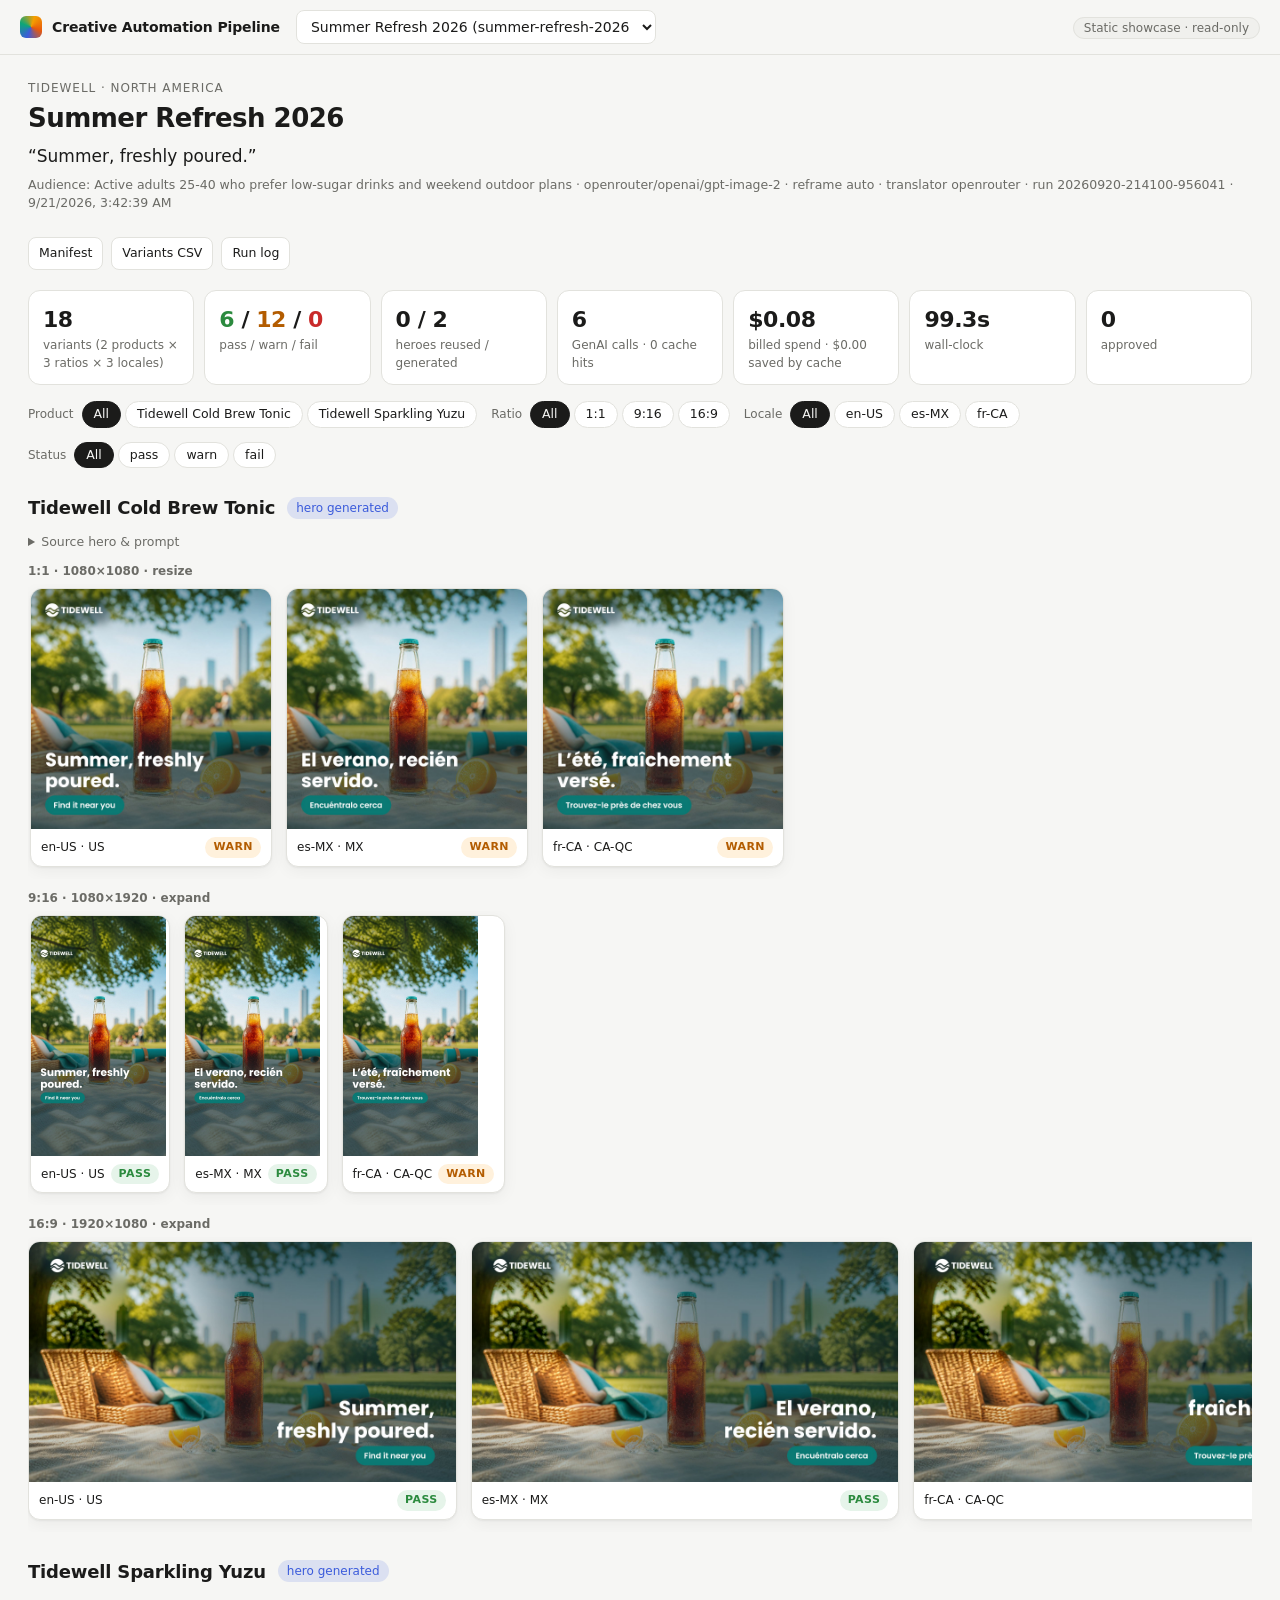
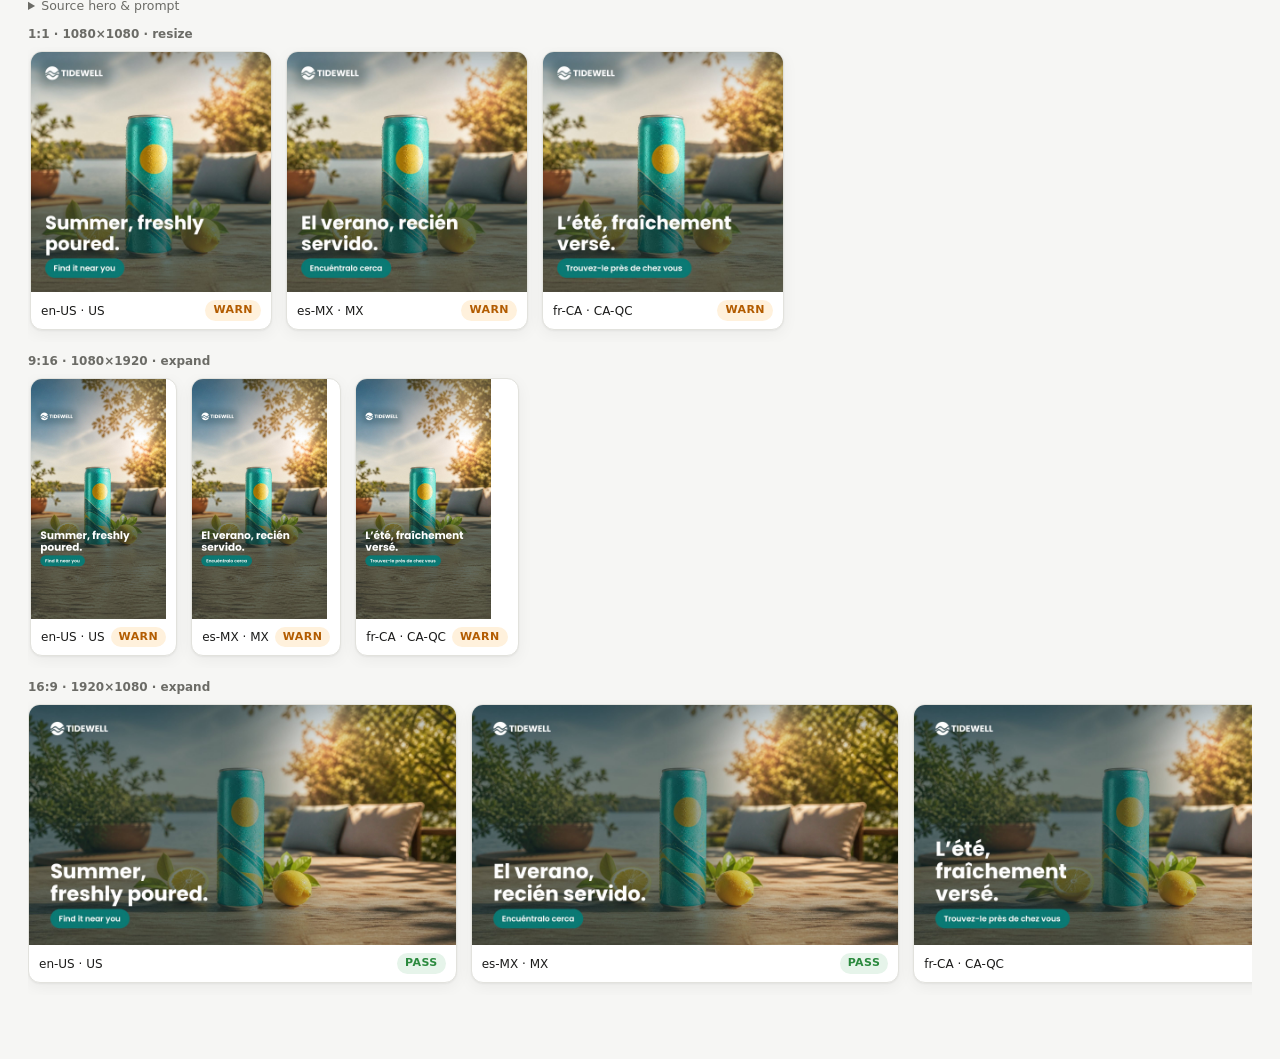
==== commit 131c7c41: "Rebuild the showcase page with the current UI script The static showcase embeds app.js, so it still " ====
--- a/showcase/index.html
+++ b/showcase/index.html
@@ -435,6 +435,7 @@
   $("lbReject").onclick = () => review("rejected");
   document.addEventListener("keydown", (e) => {
     if ($("lightbox").hidden || e.target.tagName === "TEXTAREA") return;
+    if (e.ctrlKey || e.metaKey || e.altKey) return; // Ctrl+R (reload) and Ctrl+A (select all) are not review decisions
     if (e.key === "Escape") closeLightbox();
     else if (e.key === "ArrowRight") openLightbox(state.lbIndex + 1);
     else if (e.key === "ArrowLeft") openLightbox(state.lbIndex - 1);
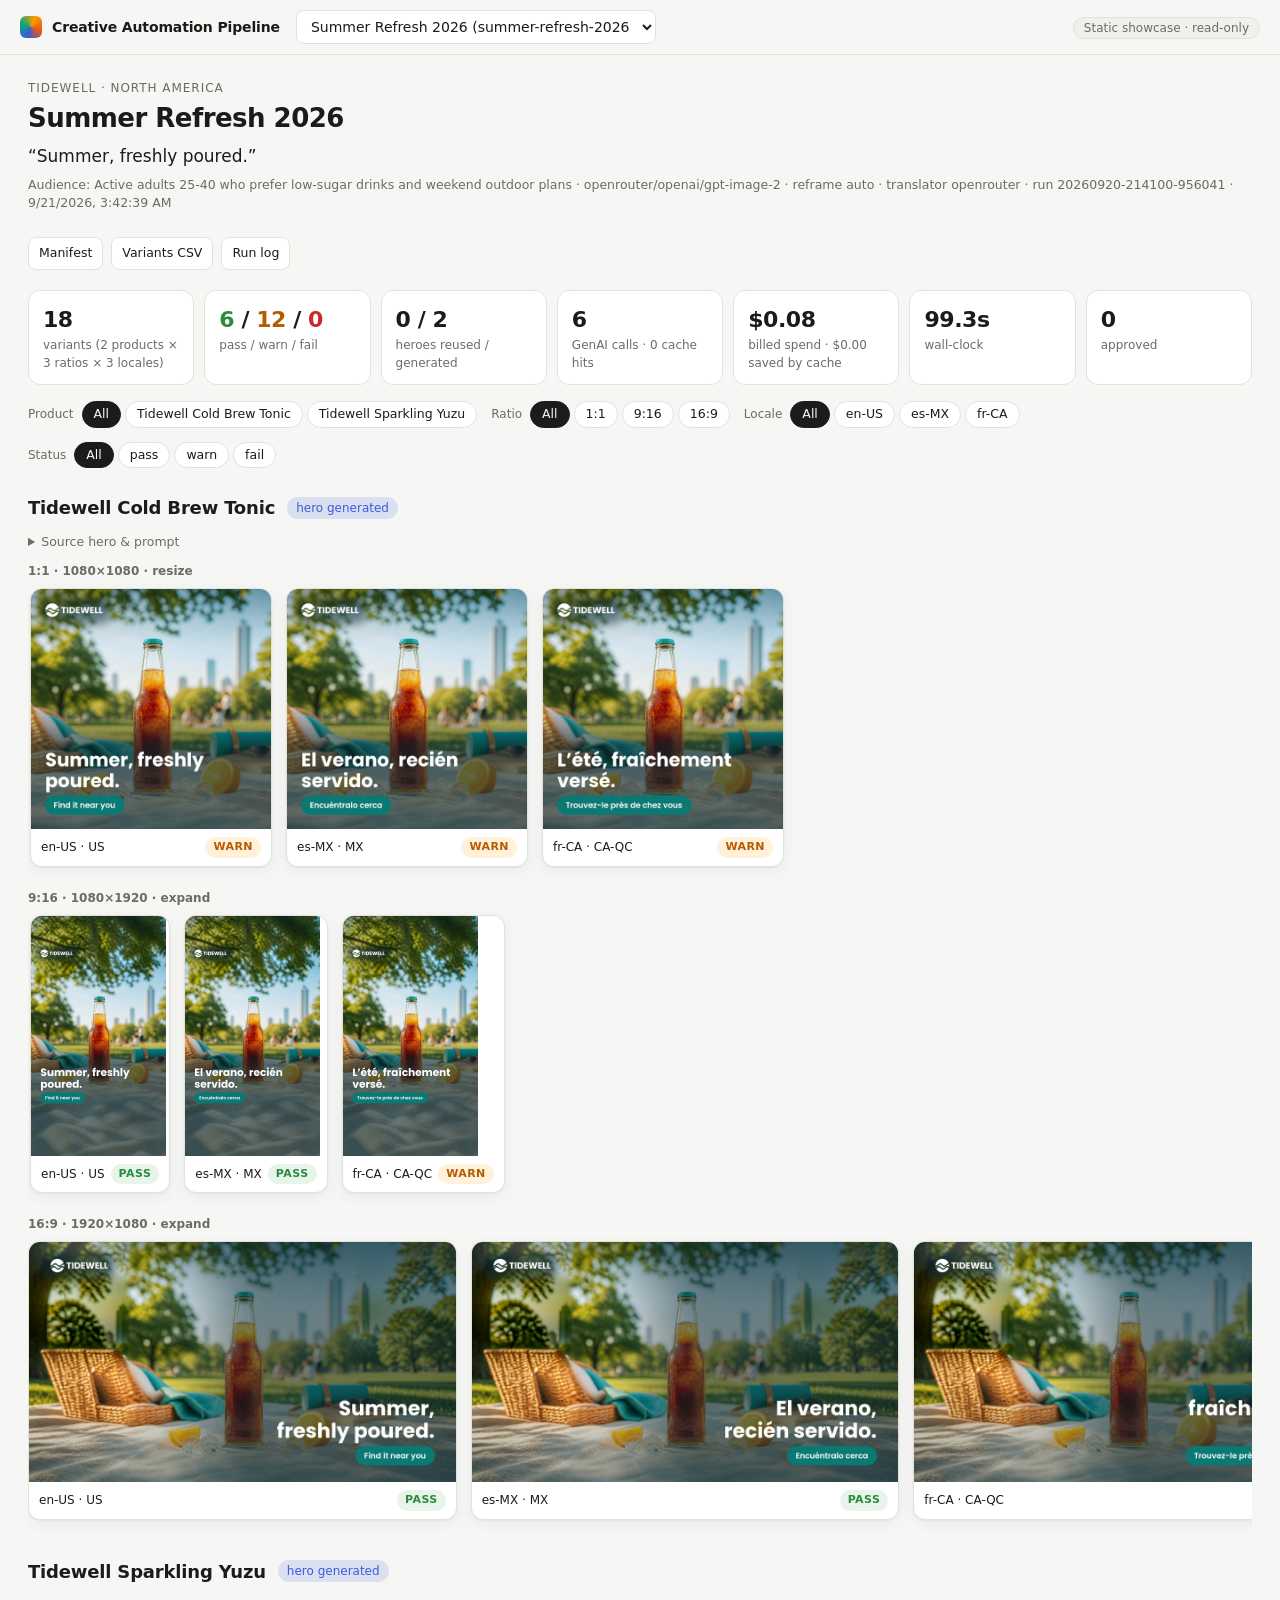
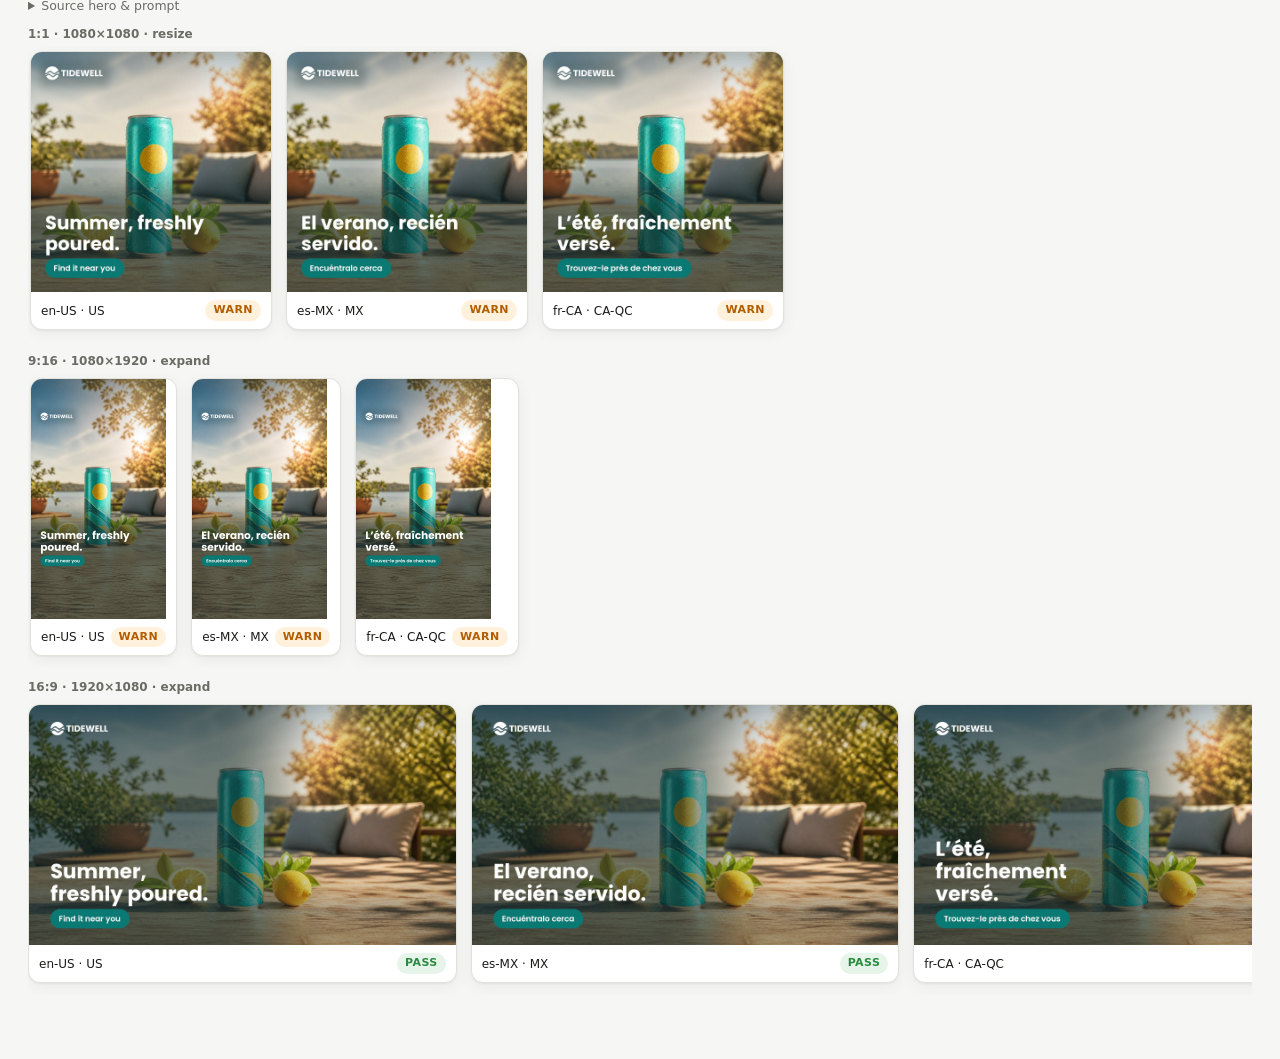
==== commit d1cc0e82: "Rebuild the showcase page with the lightbox scrolling fix The static showcase embeds the UI styleshe" ====
--- a/showcase/index.html
+++ b/showcase/index.html
@@ -133,10 +133,10 @@
 .lightbox { position: fixed; inset: 0; z-index: 50; background: rgba(8,8,8,.72); display: grid; place-items: center; padding: 24px; }
 .lightbox[hidden] { display: none; }
 .lb-inner { background: var(--surface); border-radius: 16px; display: grid; grid-template-columns: minmax(0, 1fr) 380px;
-  max-width: 1280px; width: 100%; max-height: calc(100vh - 48px); overflow: hidden; }
+  grid-template-rows: minmax(0, 1fr); max-width: 1280px; width: 100%; max-height: calc(100vh - 48px); overflow: hidden; }
 .lb-media { background: #0d0d0d; display: grid; place-items: center; padding: 16px; min-height: 0; }
 .lb-media img { max-width: 100%; max-height: calc(100vh - 80px); object-fit: contain; }
-.lb-side { padding: 18px; overflow: auto; }
+.lb-side { padding: 18px; overflow: auto; min-height: 0; } /* min-height: a grid item only scrolls if it may shrink below its content */
 .lb-head { display: flex; justify-content: space-between; align-items: flex-start; gap: 10px; }
 .lb-head h3 { margin: 0 0 8px; font-size: 16px; word-break: break-all; }
 .lb-side h4 { margin: 16px 0 6px; font-size: 12px; text-transform: uppercase; letter-spacing: .06em; color: var(--muted); }
